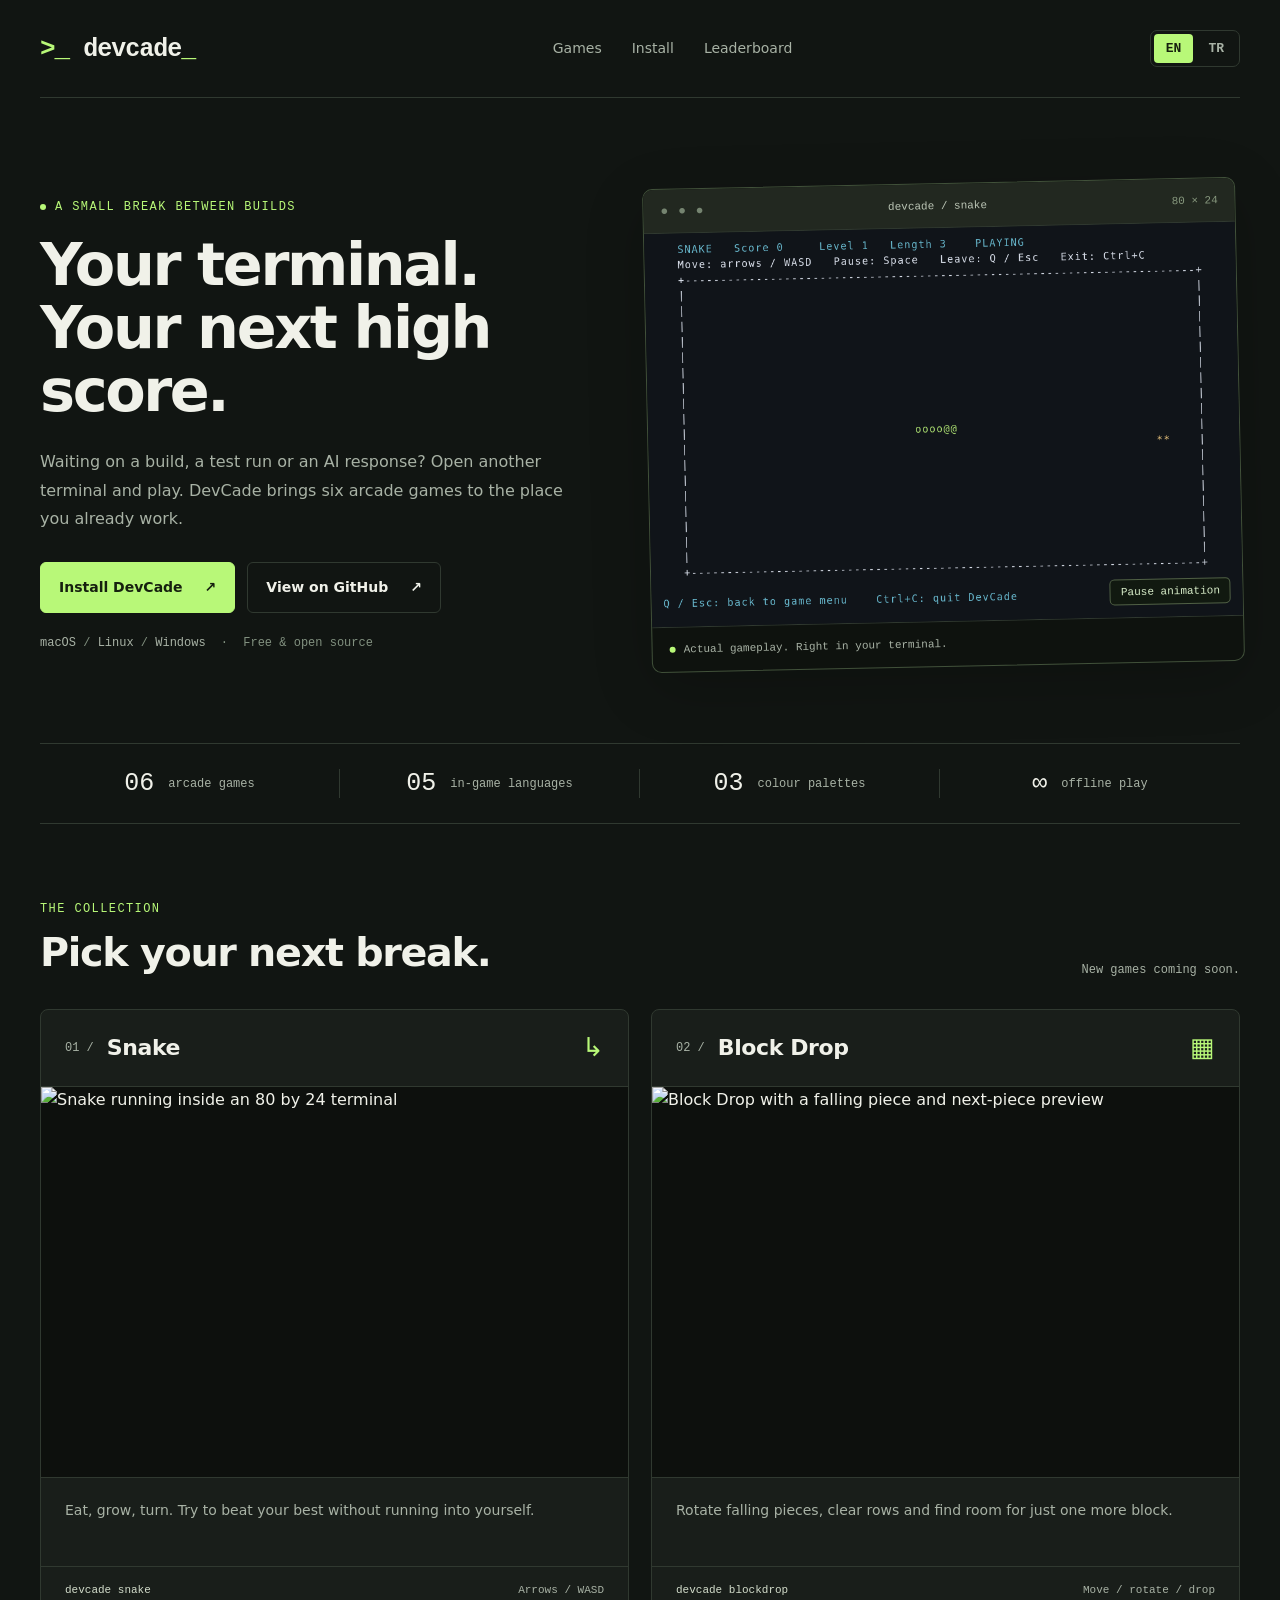
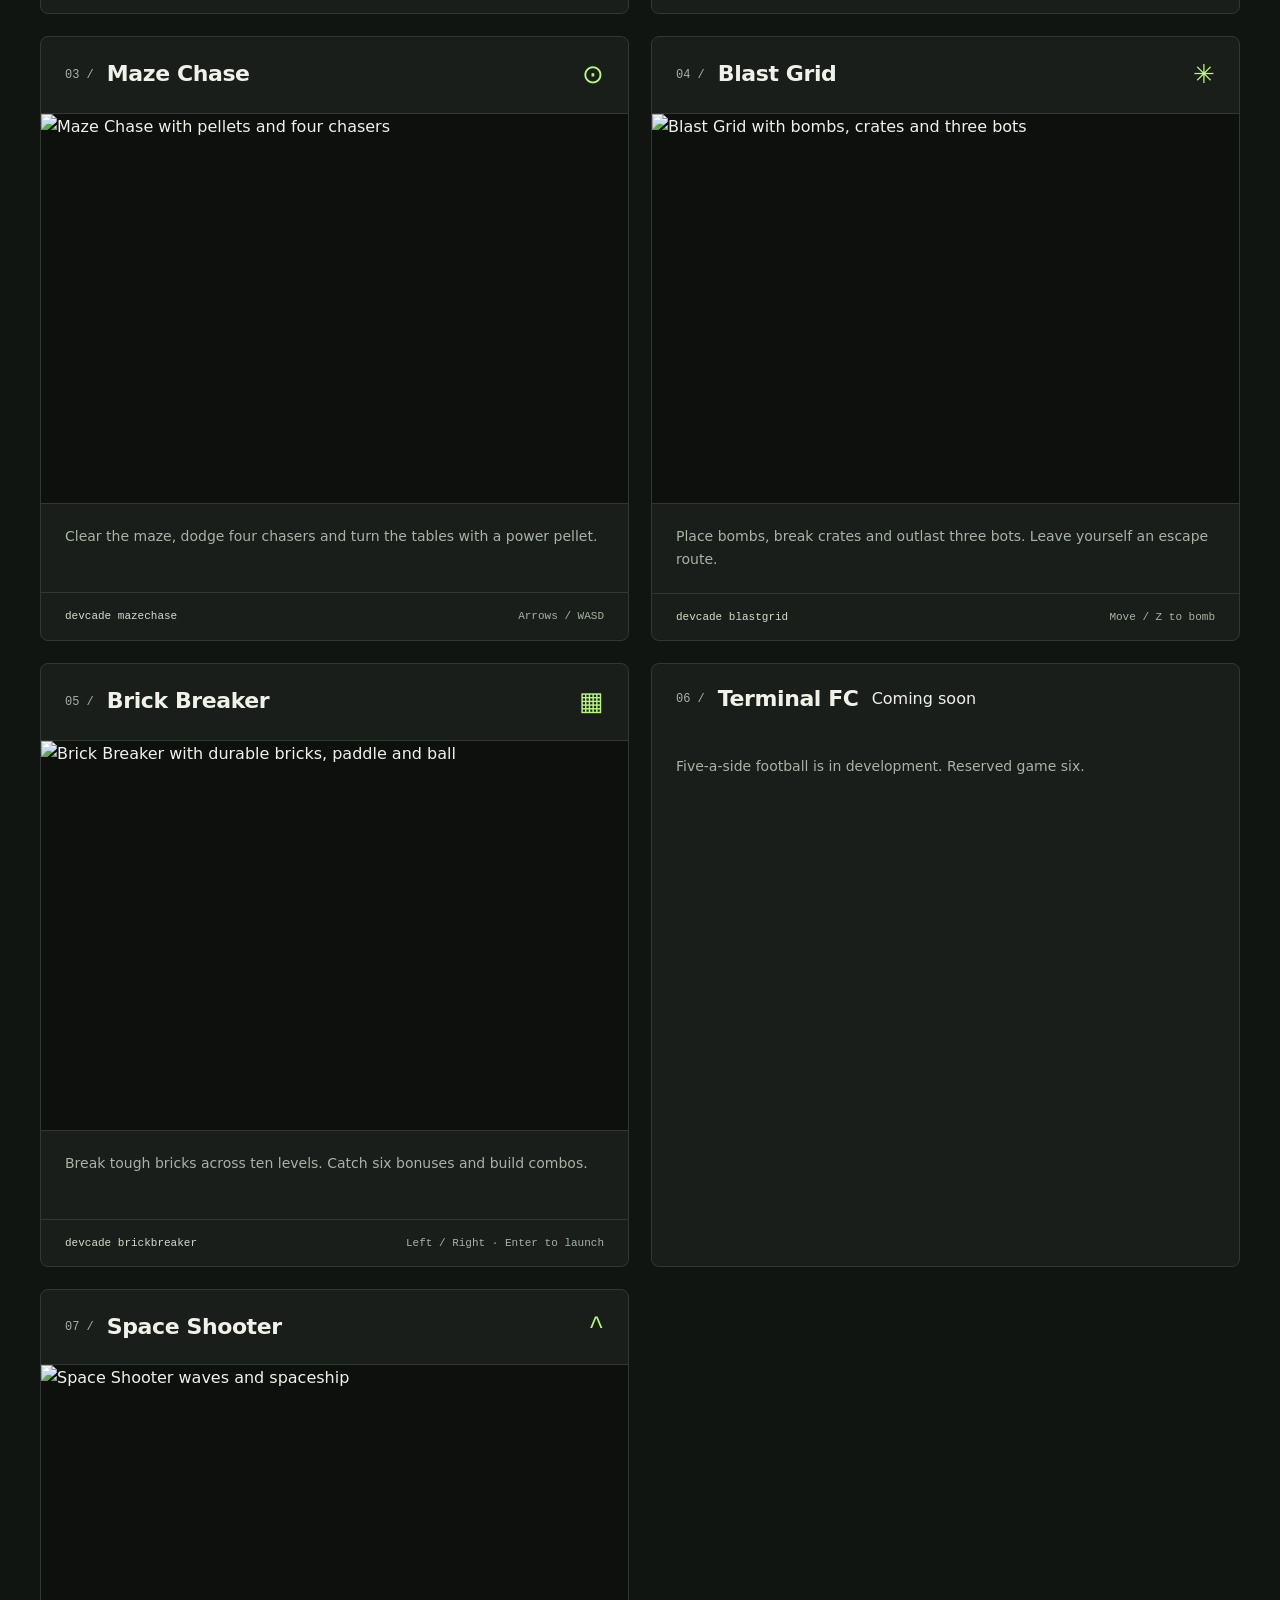
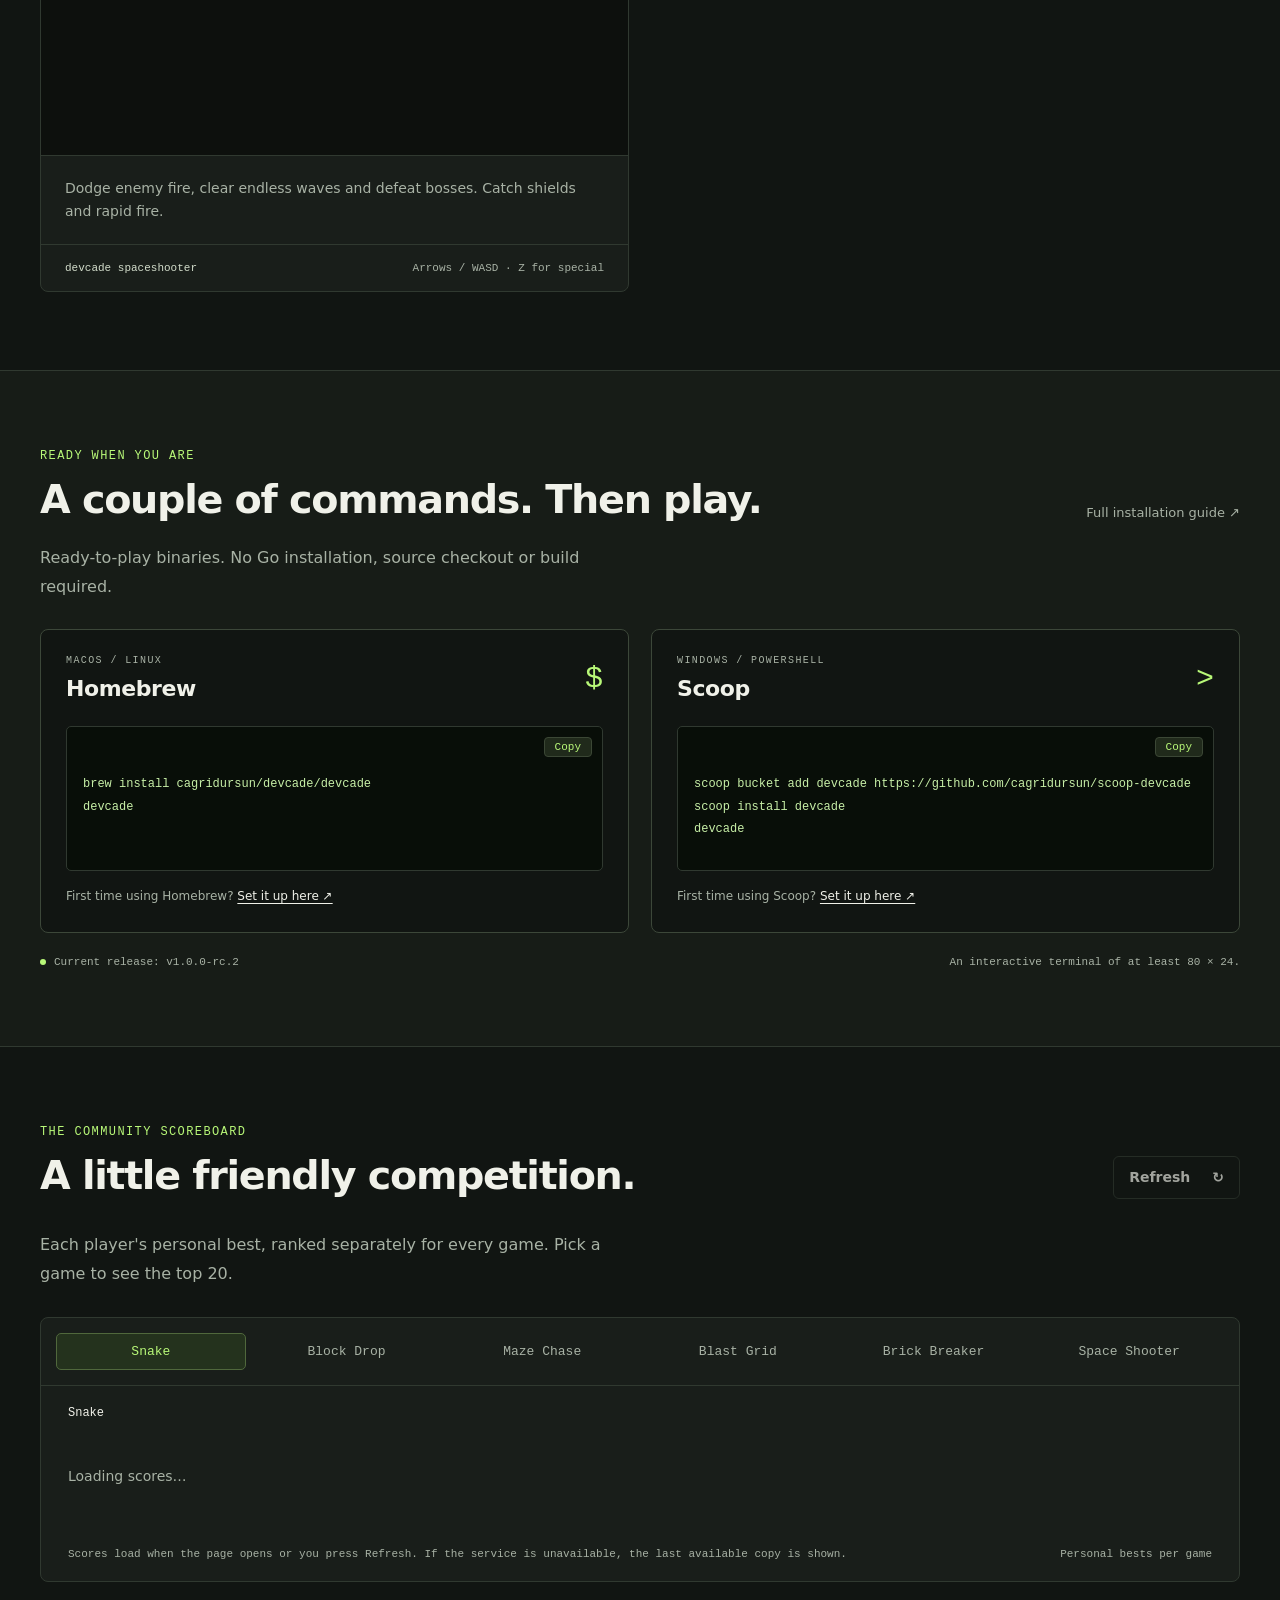
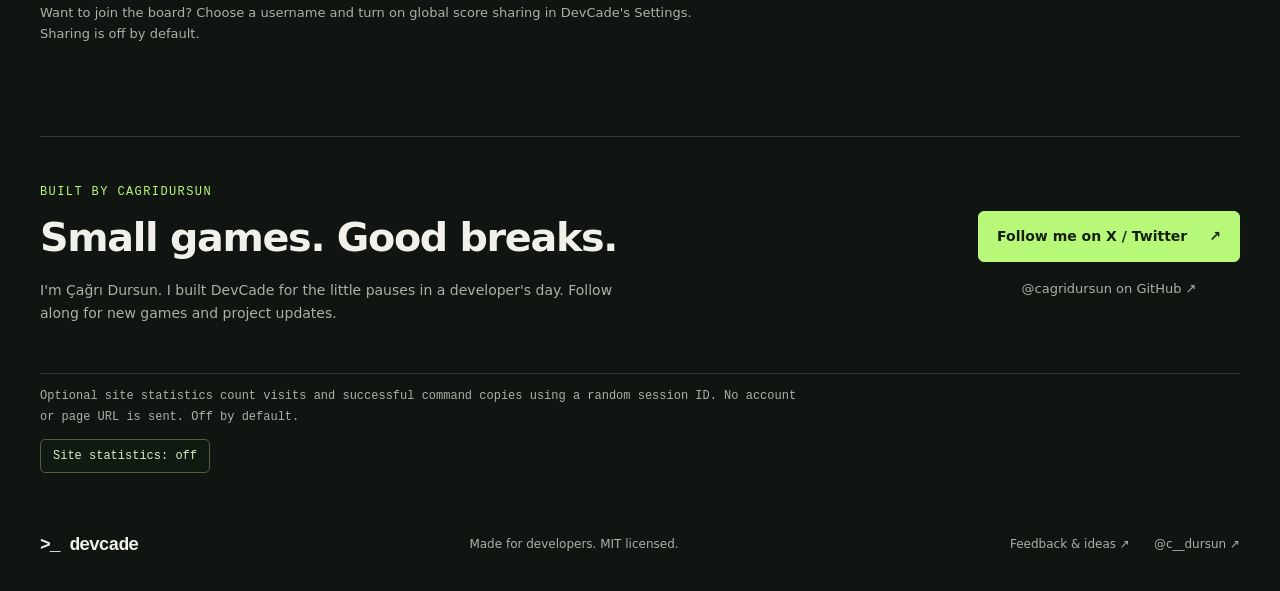
==== site/index.html @ 7de27f3e "Merge main, preserve Brick Breaker and set Space Shooter as game seven" ====
<!doctype html>
<html lang="en">
<head>
  <meta charset="utf-8">
  <meta name="viewport" content="width=device-width, initial-scale=1">
  <meta name="description" content="A little arcade in your terminal. Play Snake, Block Drop, Maze Chase and Blast Grid on macOS, Linux and Windows. Install with Homebrew or Scoop.">
  <meta name="theme-color" content="#111512">
  <meta http-equiv="Content-Security-Policy" content="default-src 'self'; script-src 'self'; style-src 'self'; img-src 'self'; connect-src 'self' https://devcade.cinesdigital.com; object-src 'none'; base-uri 'self'">
  <meta property="og:title" content="DevCade — A little arcade in your terminal">
  <meta property="og:description" content="Six games. One terminal. Install with Homebrew or Scoop, take a break and chase a new high score.">
  <meta property="og:type" content="website">
  <title>DevCade — A little arcade in your terminal</title>
  <link rel="icon" href="./favicon.svg" type="image/svg+xml">
  <link rel="stylesheet" href="./style.css">
  <link rel="stylesheet" href="./animation.css">
  <script type="module" src="./app.mjs"></script>
</head>
<body>
  <a class="skip" href="#main" data-i18n="skip">Skip to content</a>
  <header class="header wrap">
    <a class="wordmark" href="./" aria-label="DevCade home"><span class="logo" aria-hidden="true">&gt;_</span> devcade<span class="cursor" aria-hidden="true">_</span></a>
    <nav aria-label="Main navigation" data-i18n-aria="nav">
      <a href="#games" data-i18n="games">Games</a>
      <a href="#install" data-i18n="install">Install</a>
      <a href="#leaderboard" data-i18n="leaderboard">Leaderboard</a>
    </nav>
    <div class="languages" role="group" aria-label="Page language" data-i18n-aria="language">
      <button type="button" data-language="en" aria-pressed="true" lang="en">EN</button>
      <button type="button" data-language="tr" aria-pressed="false" lang="tr">TR</button>
    </div>
  </header>
  <main id="main">
    <section class="hero wrap">
      <div class="hero-copy">
        <p class="eyebrow"><span class="status-dot" aria-hidden="true"></span><span data-i18n="eyebrow">A small break between builds</span></p>
        <h1 data-i18n="headline">Your terminal.<br>Your next high score.</h1>
        <p class="intro" data-i18n="intro">Waiting on a build, a test run or an AI response? Open another terminal and play. DevCade brings six arcade games to the place you already work.</p>
        <div class="hero-actions">
          <a class="button primary" href="#install"><span data-i18n="get">Install DevCade</span><span aria-hidden="true">↗</span></a>
          <a class="button secondary" href="https://github.com/cagridursun/devcade" target="_blank" rel="noopener noreferrer"><span data-i18n="github">View on GitHub</span><span aria-hidden="true">↗</span></a>
        </div>
        <p class="platforms">macOS <span> / </span> Linux <span> / </span> Windows <span class="sep">·</span> <span data-i18n="open">Free &amp; open source</span></p>
      </div>
      <figure class="terminal hero-terminal">
        <div class="terminal-bar"><span class="terminal-dots" aria-hidden="true">● ● ●</span><span>devcade / snake</span><span class="frame-tag">80 × 24</span></div>
        <div class="terminal-preview">
          <img id="snake-poster" src="./assets/snake.png" alt="Snake running inside an 80 by 24 terminal" data-i18n-alt="snakeAlt" width="1000" height="664" fetchpriority="high">
          <canvas id="snake-preview" width="1000" height="664" role="img" aria-label="Animated replay of Snake gameplay" hidden></canvas>
          <button id="animation-toggle" class="animation-toggle" type="button" hidden>Pause animation</button>
        </div>
        <figcaption><span class="status-dot" aria-hidden="true"></span><span data-i18n="realframe">Actual gameplay. Right in your terminal.</span></figcaption>
      </figure>
    </section>
    <div class="feature-strip wrap">
      <span><strong>06</strong><span data-i18n="four">arcade games</span></span>
      <span><strong>05</strong><span data-i18n="five">in-game languages</span></span>
      <span><strong>03</strong><span data-i18n="three">colour palettes</span></span>
      <span><strong>∞</strong><span data-i18n="offline">offline play</span></span>
    </div>
    <section id="games" class="section wrap">
      <div class="section-heading"><div><p class="eyebrow" data-i18n="collection">The collection</p><h2 data-i18n="pick">Pick your next break.</h2></div><span class="small-note" data-i18n="coming">New games coming soon.</span></div>
      <div class="game-grid">
        <article class="game-card"><div class="game-top"><span class="game-no">01 /</span><h3>Snake</h3><span class="game-icon" aria-hidden="true">↳</span></div><img src="./assets/snake.png" alt="Snake gameplay" data-i18n-alt="snakeAlt" loading="lazy" width="1000" height="664"><p data-i18n="snake">Eat, grow, turn. Try to beat your best without running into yourself.</p><div class="game-bottom"><code>devcade snake</code><span data-i18n="arrows">Arrows / WASD</span></div></article>
        <article class="game-card"><div class="game-top"><span class="game-no">02 /</span><h3>Block Drop</h3><span class="game-icon" aria-hidden="true">▦</span></div><img src="./assets/blockdrop.png" alt="Block Drop gameplay" data-i18n-alt="blockAlt" loading="lazy" width="1000" height="664"><p data-i18n="block">Rotate falling pieces, clear rows and find room for just one more block.</p><div class="game-bottom"><code>devcade blockdrop</code><span data-i18n="rotate">Move / rotate / drop</span></div></article>
        <article class="game-card"><div class="game-top"><span class="game-no">03 /</span><h3>Maze Chase</h3><span class="game-icon" aria-hidden="true">⊙</span></div><img src="./assets/mazechase.png" alt="Maze Chase gameplay" data-i18n-alt="mazeAlt" loading="lazy" width="1000" height="664"><p data-i18n="maze">Clear the maze, dodge four chasers and turn the tables with a power pellet.</p><div class="game-bottom"><code>devcade mazechase</code><span data-i18n="arrows">Arrows / WASD</span></div></article>
        <article class="game-card"><div class="game-top"><span class="game-no">04 /</span><h3>Blast Grid</h3><span class="game-icon" aria-hidden="true">✳</span></div><img src="./assets/blastgrid.png" alt="Blast Grid gameplay" data-i18n-alt="blastAlt" loading="lazy" width="1000" height="664"><p data-i18n="blast">Place bombs, break crates and outlast three bots. Leave yourself an escape route.</p><div class="game-bottom"><code>devcade blastgrid</code><span data-i18n="bomb">Move / Z to bomb</span></div></article>
        <article class="game-card"><div class="game-top"><span class="game-no">05 /</span><h3>Brick Breaker</h3><span class="game-icon" aria-hidden="true">▦</span></div><img src="./assets/brickbreaker.png" alt="Brick Breaker with durable bricks, paddle and ball" data-i18n-alt="brickAlt" loading="lazy" width="1000" height="664"><p data-i18n="brick">Break tough bricks across ten levels. Catch six bonuses and build combos.</p><div class="game-bottom"><code>devcade brickbreaker</code><span data-i18n="brickControls">Left / Right · Enter to launch</span></div></article>
        <article class="game-card"><div class="game-top"><span class="game-no">06 /</span><h3>Terminal FC</h3><span data-i18n="tfcSoon">Coming soon</span></div><p data-i18n="tfcPlanned">Five-a-side football is in development. Reserved game six.</p></article>
        <article class="game-card"><div class="game-top"><span class="game-no">07 /</span><h3>Space Shooter</h3><span class="game-icon" aria-hidden="true">^</span></div><img src="./assets/spaceshooter.png" alt="Space Shooter waves and spaceship" data-i18n-alt="spaceAlt" loading="lazy" width="1000" height="664"><p data-i18n="space">Dodge enemy fire, clear endless waves and defeat bosses. Catch shields and rapid fire.</p><div class="game-bottom"><code>devcade spaceshooter</code><span data-i18n="spaceControls">Arrows / WASD · Z for special</span></div></article>
      </div>
    </section>
    <section id="install" class="section install-section">
      <div class="wrap"><div class="section-heading"><div><p class="eyebrow" data-i18n="start">Ready when you are</p><h2 data-i18n="onecommand">A couple of commands. Then play.</h2></div><a class="text-link" href="https://github.com/cagridursun/devcade/blob/main/docs/install.md" target="_blank" rel="noopener noreferrer"><span data-i18n="guide">Full installation guide</span> ↗</a></div>
      <p class="section-intro" data-i18n="nogo">Ready-to-play binaries. No Go installation, source checkout or build required.</p>
      <div class="install-grid">
        <article class="install-card"><div class="install-card-heading"><div><span class="eyebrow">macOS / Linux</span><h3>Homebrew</h3></div><span class="package-symbol" aria-hidden="true">$</span></div><div class="code-box"><pre><code id="brew-command">brew install cagridursun/devcade/devcade
devcade</code></pre><button class="copy" type="button" data-copy="brew-command" data-i18n="copy">Copy</button></div><p><span data-i18n="brewsetup">First time using Homebrew?</span> <a href="https://brew.sh" target="_blank" rel="noopener noreferrer" data-i18n="setup">Set it up here ↗</a></p></article>
        <article class="install-card"><div class="install-card-heading"><div><span class="eyebrow">Windows / PowerShell</span><h3>Scoop</h3></div><span class="package-symbol" aria-hidden="true">&gt;</span></div><div class="code-box"><pre><code id="scoop-command">scoop bucket add devcade https://github.com/cagridursun/scoop-devcade
scoop install devcade
devcade</code></pre><button class="copy" type="button" data-copy="scoop-command" data-i18n="copy">Copy</button></div><p><span data-i18n="scoopsetup">First time using Scoop?</span> <a href="https://scoop.sh" target="_blank" rel="noopener noreferrer" data-i18n="setup">Set it up here ↗</a></p></article>
      </div>
      <div class="install-meta"><span><span class="status-dot" aria-hidden="true"></span><span data-i18n="version">Current release: v1.0.0-rc.2</span></span><span data-i18n="size">An interactive terminal of at least 80 × 24.</span></div>
      <p id="copy-status" class="sr-only" role="status"></p>
      </div>
    </section>
    <section id="leaderboard" class="section wrap">
      <div class="section-heading"><div><p class="eyebrow" data-i18n="scores">The community scoreboard</p><h2 data-i18n="highscores">A little friendly competition.</h2></div><button class="button secondary compact" id="refresh" type="button"><span data-i18n="refresh">Refresh</span><span aria-hidden="true">↻</span></button></div>
      <p class="section-intro" data-i18n="leaderintro">Each player's personal best, ranked separately for every game. Pick a game to see the top 20.</p>
      <div class="board">
        <div class="game-tabs" role="group" aria-label="Leaderboard game" data-i18n-aria="boardgame"><button type="button" data-game="snake" aria-pressed="true">Snake</button><button type="button" data-game="blockdrop" aria-pressed="false">Block Drop</button><button type="button" data-game="mazechase" aria-pressed="false">Maze Chase</button><button type="button" data-game="blastgrid" aria-pressed="false">Blast Grid</button><button type="button" data-game="brickbreaker" aria-pressed="false">Brick Breaker</button><button type="button" data-game="spaceshooter" aria-pressed="false">Space Shooter</button></div>
        <div class="board-info"><span id="board-title">Snake</span><span id="updated" class="muted"></span></div>
        <p id="board-status" class="board-status" role="status" aria-live="polite" data-i18n="loading">Loading scores…</p>
        <div class="table-scroll" id="table-wrap" hidden><table><caption id="board-caption" class="sr-only">Snake leaderboard</caption><thead><tr><th scope="col" data-i18n="rank">Rank</th><th scope="col" data-i18n="player">Player</th><th scope="col" class="score" data-i18n="score">Best score</th></tr></thead><tbody id="rows"></tbody></table></div>
        <div class="board-footer"><span data-i18n="periodic">Scores load when the page opens or you press Refresh. If the service is unavailable, the last available copy is shown.</span><span data-i18n="personal">Personal bests per game</span></div>
      </div>
      <p class="sharing-note" data-i18n="share">Want to join the board? Choose a username and turn on global score sharing in DevCade's Settings. Sharing is off by default.</p>
      <noscript><p>Please enable JavaScript to view the leaderboard and change the page language. Installation commands work without JavaScript.</p></noscript>
    </section>
    <section class="creator-section wrap"><div><p class="eyebrow" data-i18n="built">Built by cagridursun</p><h2 data-i18n="creator">Small games. Good breaks.</h2><p data-i18n="creatorcopy">I'm Çağrı Dursun. I built DevCade for the little pauses in a developer's day. Follow along for new games and project updates.</p></div><div class="creator-actions"><a class="button primary" href="https://x.com/c__dursun" target="_blank" rel="noopener noreferrer"><span data-i18n="follow">Follow me on X / Twitter</span><span aria-hidden="true">↗</span></a><a class="text-link" href="https://github.com/cagridursun" target="_blank" rel="noopener noreferrer">@cagridursun on GitHub ↗</a></div></section>
  </main>
  <section class="wrap usage-preference"><p data-i18n="usageNote">Optional site statistics count visits and successful command copies using a random session ID. No account or page URL is sent. Off by default.</p><button id="usage-toggle" type="button" aria-pressed="false">Site statistics: off</button></section>
  <footer class="footer wrap"><span class="wordmark">&gt;_ devcade</span><span data-i18n="footer">Made for developers. MIT licensed.</span><div><a href="https://github.com/cagridursun/devcade/issues" target="_blank" rel="noopener noreferrer" data-i18n="feedback">Feedback &amp; ideas ↗</a><a href="https://x.com/c__dursun" target="_blank" rel="noopener noreferrer">@c__dursun ↗</a></div></footer>
</body>
</html>
---- site/style.css ----
:root{color-scheme:dark;--bg:#111512;--panel:#191e1a;--border:#303930;--ink:#f0f1e9;--muted:#a8b2a5;--green:#b8f878;--mono:ui-monospace,SFMono-Regular,Consolas,"Liberation Mono",monospace;--sans:Inter,ui-sans-serif,system-ui,-apple-system,BlinkMacSystemFont,"Segoe UI",sans-serif}*{box-sizing:border-box}html{scroll-behavior:smooth;scroll-padding-top:24px}body{margin:0;background:var(--bg);color:var(--ink);font-family:var(--sans);line-height:1.65}button,a{-webkit-tap-highlight-color:transparent}button{font:inherit;cursor:pointer}a{color:inherit;text-decoration:none}button:focus-visible,a:focus-visible{outline:3px solid var(--green);outline-offset:5px}button:disabled{cursor:wait;opacity:.65}button,a{touch-action:manipulation}.wrap{width:min(1200px,calc(100% - 80px));margin-inline:auto}.header{display:flex;align-items:center;justify-content:space-between;gap:24px;padding-block:30px;border-bottom:1px solid var(--border)}.wordmark{font:700 25px var(--mono);letter-spacing:-1px}.logo{color:var(--green);font-size:26px}.cursor{color:var(--green)}.header nav{display:flex;gap:30px;font-size:14px;color:var(--muted)}.header nav a:hover,.text-link:hover,.footer a:hover{color:var(--green)}.languages{display:flex;border:1px solid var(--border);border-radius:7px;padding:3px;gap:3px}.languages button{border:0;background:transparent;color:var(--muted);border-radius:4px;padding:7px 12px;font:600 13px var(--mono)}.languages button[aria-pressed=true]{background:var(--green);color:#15200e}.hero{display:grid;grid-template-columns:1fr 1.07fr;align-items:center;gap:52px;padding-block:85px 76px}.eyebrow{display:flex;align-items:center;gap:9px;color:var(--green);font:500 12px var(--mono);text-transform:uppercase;letter-spacing:1.4px;margin:0 0 19px}.status-dot{display:inline-block;width:6px;height:6px;flex-shrink:0;border-radius:50%;background:var(--green)}h1{font-size:clamp(38px,4.6vw,62px);font-weight:650;line-height:1.07;letter-spacing:-2.4px;margin:0 0 26px;max-width:620px}h2{font-size:clamp(28px,3.1vw,40px);font-weight:600;line-height:1.2;letter-spacing:-1.3px;margin:0}h3{font-size:22px;line-height:1.2;letter-spacing:-.4px;margin:0}.intro,.section-intro{color:var(--muted);font-size:16px;max-width:600px;line-height:1.8;margin:0 0 28px}.hero-actions{display:flex;gap:12px;flex-wrap:wrap}.button{display:inline-flex;align-items:center;justify-content:center;gap:22px;border:1px solid var(--border);border-radius:6px;font-size:14px;font-weight:600;padding:13px 18px;transition:background .15s}.primary{background:var(--green);border-color:var(--green);color:#16200f}.primary:hover{background:#cefba1}.secondary{background:transparent;color:var(--ink)}.secondary:hover{background:var(--panel)}.compact{padding:9px 15px}.platforms{font:12px var(--mono);color:var(--muted);margin:23px 0 0}.platforms span{color:#81907f}.platforms .sep{margin-inline:8px}.terminal{margin:0;border:1px solid #41513a;border-radius:10px;overflow:hidden;background:#0e120e;box-shadow:0 16px 60px #0003}.hero-terminal{transform:rotate(-1.2deg)}.terminal-bar{display:flex;align-items:center;justify-content:space-between;gap:15px;padding:14px 17px;background:#222820;border-bottom:1px solid var(--border);font:11px var(--mono);color:#bbc5b5}.terminal-dots{font-size:13px;color:#758470;word-spacing:2px}.frame-tag{color:#87987e}.terminal img{display:block;width:100%;height:auto}.terminal figcaption{display:flex;align-items:center;gap:8px;padding:14px 17px;font:11px var(--mono);color:var(--muted);border-top:1px solid var(--border)}.feature-strip{display:grid;grid-template-columns:repeat(4,1fr);border-block:1px solid var(--border);padding-block:25px}.feature-strip>span{display:flex;align-items:center;justify-content:center;gap:14px;border-right:1px solid var(--border);font:12px var(--mono);color:var(--muted)}.feature-strip>span:last-child{border-right:0}.feature-strip strong{font-size:25px;font-weight:500;color:var(--ink)}.section{padding-block:78px;scroll-margin-top:10px}.section-heading{display:flex;justify-content:space-between;align-items:end;gap:24px;margin-bottom:32px}.section-heading .eyebrow{margin-bottom:13px}.small-note{font:12px var(--mono);color:var(--muted);white-space:nowrap}.game-grid{display:grid;grid-template-columns:repeat(2,minmax(0,1fr));gap:22px}.game-card{background:var(--panel);border:1px solid var(--border);border-radius:8px;overflow:hidden}.game-top{display:flex;align-items:center;gap:13px;padding:22px 24px}.game-no{font:12px var(--mono);color:var(--muted)}.game-icon{margin-left:auto;color:var(--green);font:26px var(--mono)}.game-card img{display:block;width:100%;height:auto;background:#0d100d;border-block:1px solid var(--border)}.game-card p{margin:21px 24px;color:var(--muted);font-size:14px;min-height:46px}.game-bottom{display:flex;justify-content:space-between;gap:12px;border-top:1px solid var(--border);padding:17px 24px;font:11px var(--mono);color:var(--muted)}.game-bottom code{color:#d3ddcb}.install-section{background:#171c17;border-block:1px solid var(--border)}.text-link{font-size:13px;color:var(--muted);white-space:nowrap}.install-section .section-heading{margin-bottom:20px}.install-grid{display:grid;grid-template-columns:repeat(2,minmax(0,1fr));gap:22px}.install-card{border:1px solid #3c4739;border-radius:8px;padding:25px;background:var(--bg)}.install-card-heading{display:flex;align-items:center;justify-content:space-between;margin-bottom:23px}.install-card .eyebrow{font-size:10px;margin-bottom:10px;color:var(--muted)}.package-symbol{font:30px var(--mono);color:var(--green)}.code-box{position:relative;background:#080e08;border:1px solid var(--border);border-radius:5px;padding:46px 16px 18px;min-height:145px}.code-box pre{margin:0;overflow-x:auto;font:12px/1.9 var(--mono);color:#c7efa7;scrollbar-width:thin}.copy{position:absolute;right:10px;top:10px;padding:3px 10px;border:1px solid #3b4735;border-radius:4px;font:11px var(--mono);background:#202a1b;color:var(--green)}.copy:hover{background:#34412a}.install-card p{font-size:12px;color:var(--muted);margin:16px 0 0}.install-card p a{color:var(--ink);text-decoration:underline;text-underline-offset:3px}.install-meta{display:flex;justify-content:space-between;flex-wrap:wrap;gap:10px;font:11px var(--mono);color:var(--muted);margin-top:23px}.install-meta>span:first-child{display:flex;align-items:center;gap:8px}.board{border:1px solid var(--border);border-radius:8px;overflow:hidden;background:var(--panel)}.game-tabs{display:flex;gap:6px;padding:15px;border-bottom:1px solid var(--border);overflow-x:auto}.game-tabs button{flex:1;min-width:105px;border:1px solid transparent;background:transparent;color:var(--muted);border-radius:5px;padding:10px 14px;white-space:nowrap;font:13px var(--mono)}.game-tabs button[aria-pressed=true]{border-color:#50683c;background:#24321d;color:var(--green)}.game-tabs button:hover{color:var(--green)}.board-info{display:flex;justify-content:space-between;gap:15px;padding:20px 27px;font:12px var(--mono)}.muted{color:var(--muted)}.board-status{padding:25px 27px 40px;color:var(--muted);font-size:14px;margin:0}.board-status:empty{display:none}.table-scroll{max-height:465px;overflow:auto}table{width:100%;border-collapse:collapse;font:13px var(--mono)}th{text-align:left;color:var(--muted);font-size:11px;text-transform:uppercase;letter-spacing:1px;font-weight:500;background:#1d241c;position:sticky;top:0}th,td{padding:16px 27px;border-bottom:1px solid var(--border)}th:first-child,td:first-child{width:100px}td:first-child{color:var(--muted)}.score{text-align:right}.champion td{color:var(--green);background:#1b2717}.board-footer{display:flex;justify-content:space-between;flex-wrap:wrap;gap:8px;padding:17px 27px;font:11px/1.7 var(--mono);color:var(--muted)}.sharing-note{font-size:13px;color:var(--muted);max-width:690px;margin-top:20px}.creator-section{border-block:1px solid var(--border);display:flex;align-items:center;justify-content:space-between;gap:50px;padding-block:48px}.creator-section .eyebrow{margin-bottom:15px}.creator-section p:last-child{max-width:580px;color:var(--muted);font-size:14px;margin:18px 0 0}.creator-actions{display:flex;flex-direction:column;align-items:center;gap:16px;flex-shrink:0}.footer{display:flex;justify-content:space-between;align-items:center;gap:25px;padding-block:32px;font-size:12px;color:var(--muted)}.footer .wordmark{font-size:18px;color:var(--ink)}.footer>div{display:flex;gap:24px}.sr-only{position:absolute;width:1px;height:1px;overflow:hidden;clip:rect(0,0,0,0);white-space:nowrap}.skip{position:absolute;left:20px;top:-100px;background:var(--green);color:#111;padding:10px 16px;z-index:3}.skip:focus{top:10px}[hidden]{display:none!important}@media(max-width:1000px){.wrap{width:calc(100% - 48px)}.hero{gap:30px;padding-block:65px}h1{font-size:43px}.hero-actions .button{font-size:12px;gap:12px;padding:12px 14px}.game-bottom{flex-wrap:wrap}.section-heading{align-items:start}.creator-section{gap:30px}.creator-actions .button{font-size:12px;gap:12px}}@media(max-width:760px){.header{flex-wrap:wrap;padding-block:22px;gap:20px}.header nav{order:3;justify-content:space-between;width:100%;gap:10px;font-size:13px}.hero{grid-template-columns:1fr;gap:40px;padding-block:47px}.hero-copy{max-width:580px}h1{font-size:48px;letter-spacing:-1.7px}.hero-terminal{transform:none}.feature-strip{grid-template-columns:repeat(2,1fr);gap:24px}.feature-strip>span{justify-content:flex-start;padding-left:15px}.feature-strip>span:nth-child(2){border-right:0}.section{padding-block:55px}.section-heading{flex-wrap:wrap;gap:16px;margin-bottom:25px}.game-grid,.install-grid{grid-template-columns:1fr}.game-card p{min-height:0}.install-card{padding:22px}.code-box{min-height:0}.game-tabs{gap:2px;padding:10px}.game-tabs button{padding-inline:10px;font-size:12px}.board-info{flex-direction:column;gap:7px;padding:20px}.board-status{padding-inline:20px}th,td{padding:15px 20px}th:first-child,td:first-child{width:65px}.board-footer{padding:17px 20px}.creator-section{flex-direction:column;align-items:start;padding-block:38px}.creator-actions{align-items:start}.footer{flex-wrap:wrap;gap:18px}.footer .wordmark{width:100%}.footer>div{flex-wrap:wrap;gap:16px}.small-note{white-space:normal}.text-link{white-space:normal}}@media(max-width:400px){.wrap{width:calc(100% - 32px)}h1{font-size:41px}.feature-strip>span{padding-left:0;gap:10px;font-size:10px}.wordmark{font-size:22px}.game-top{padding-inline:18px}.game-card p{margin-inline:18px}.game-bottom{padding-inline:18px}.board-info,th,td{padding-inline:14px}.score{white-space:nowrap}.hero-actions{gap:8px}.hero-actions .button{padding-inline:12px}}@media(prefers-reduced-motion:reduce){html{scroll-behavior:auto}*{transition:none!important}}
---- site/animation.css ----
.terminal-preview{position:relative;aspect-ratio:1000/664;background:#101419}.terminal-preview img,.terminal-preview canvas{display:block;width:100%;height:auto}.animation-toggle{position:absolute;bottom:12px;right:12px;padding:6px 10px;border:1px solid #506045;border-radius:5px;background:#111a10f2;color:#d7ecc8;font:11px var(--mono)}.animation-toggle:hover{background:#283620}.hero-terminal figcaption{line-height:1.5}@media(max-width:400px){.animation-toggle{bottom:8px;right:8px;font-size:10px;padding:5px 8px}}

.usage-preference{padding-bottom:30px;font:12px var(--mono);color:var(--muted)}.usage-preference p{max-width:760px;line-height:1.7}.usage-preference button{border:1px solid #506045;border-radius:5px;background:#111a10;color:#d7ecc8;padding:9px 12px;font:inherit}
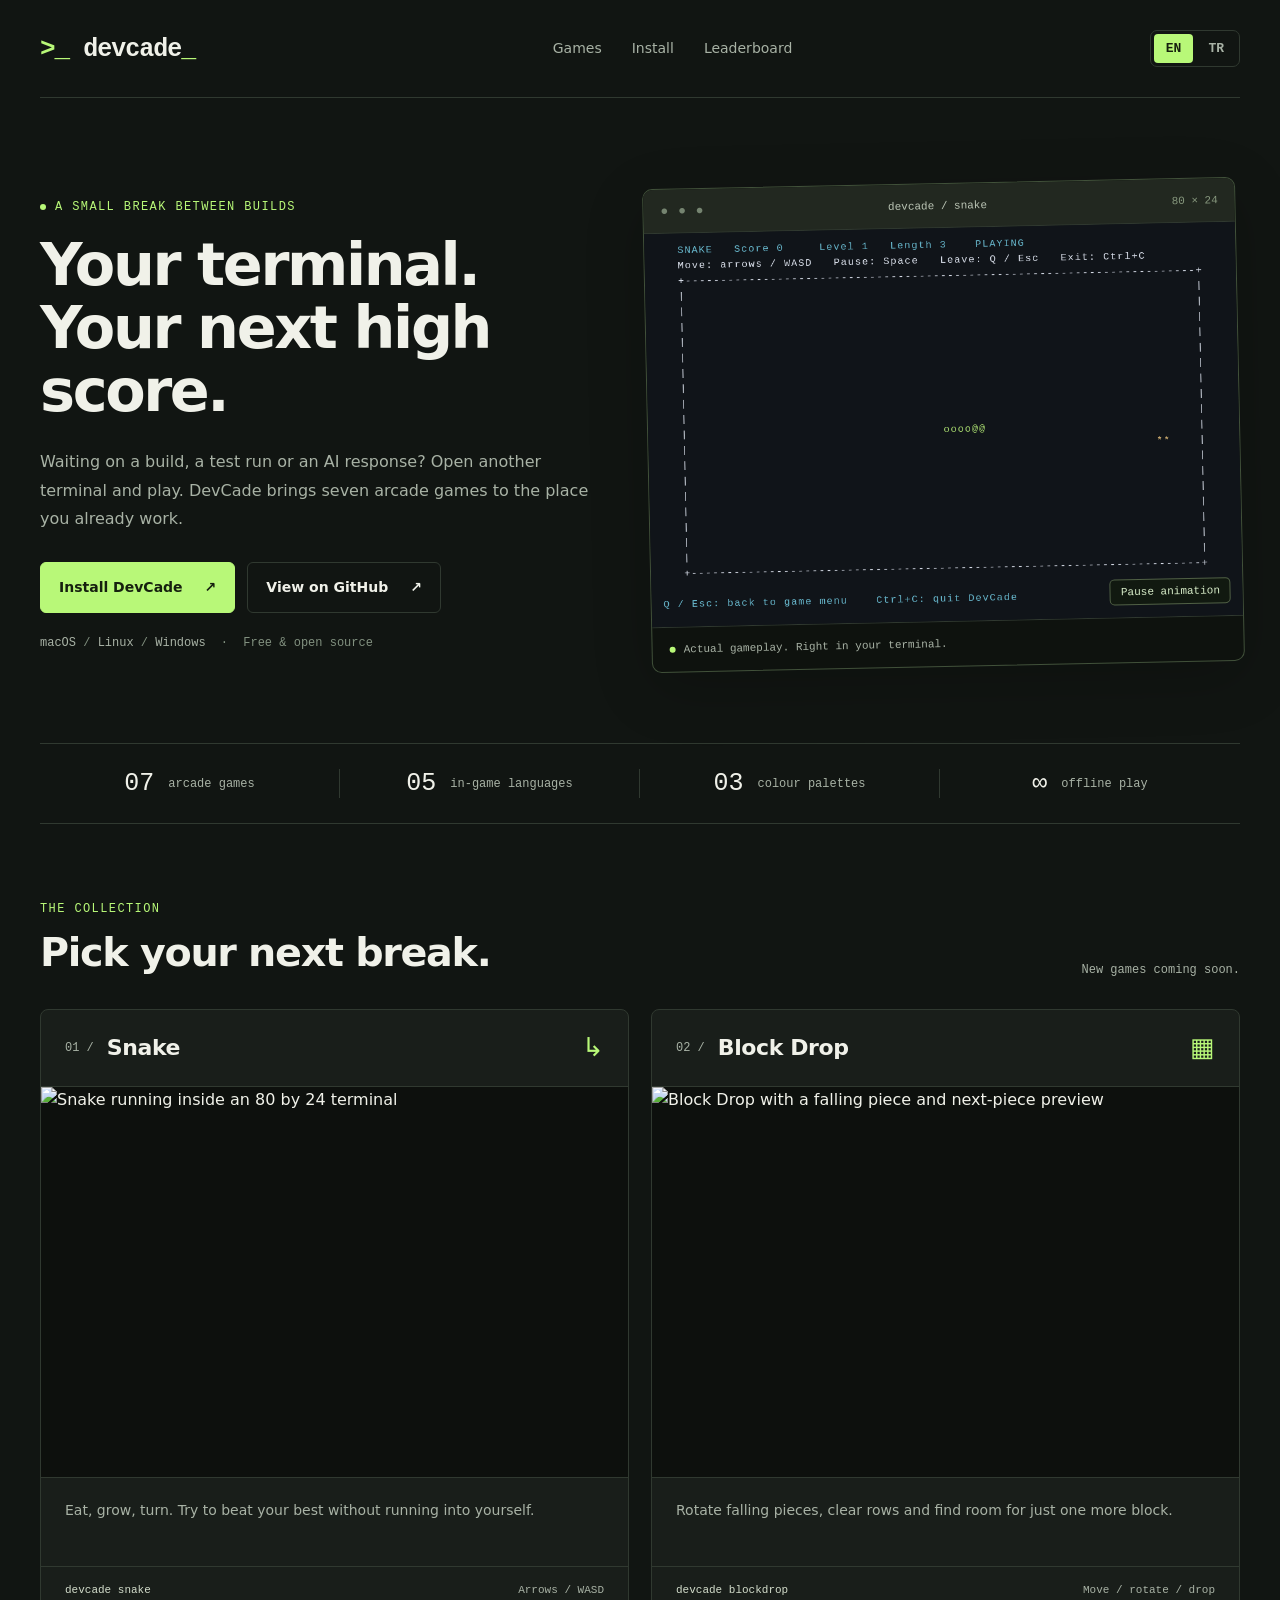
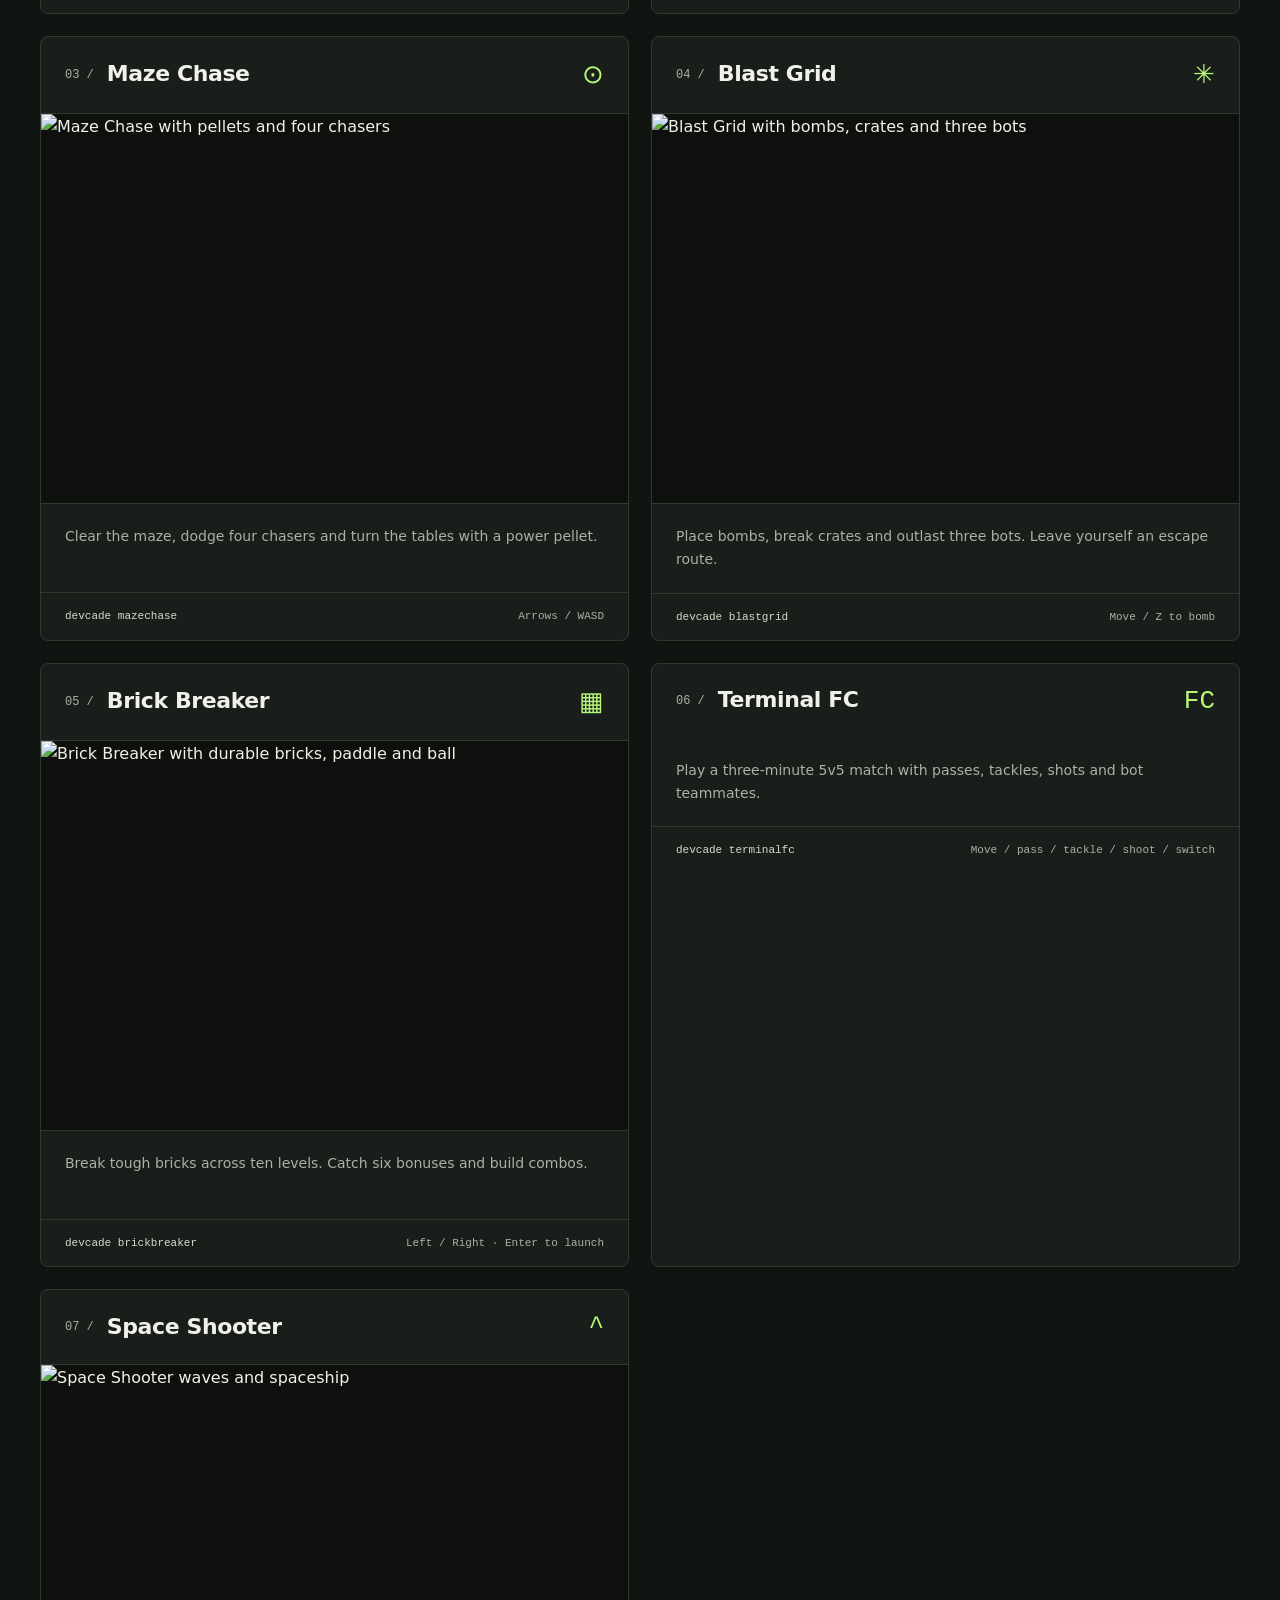
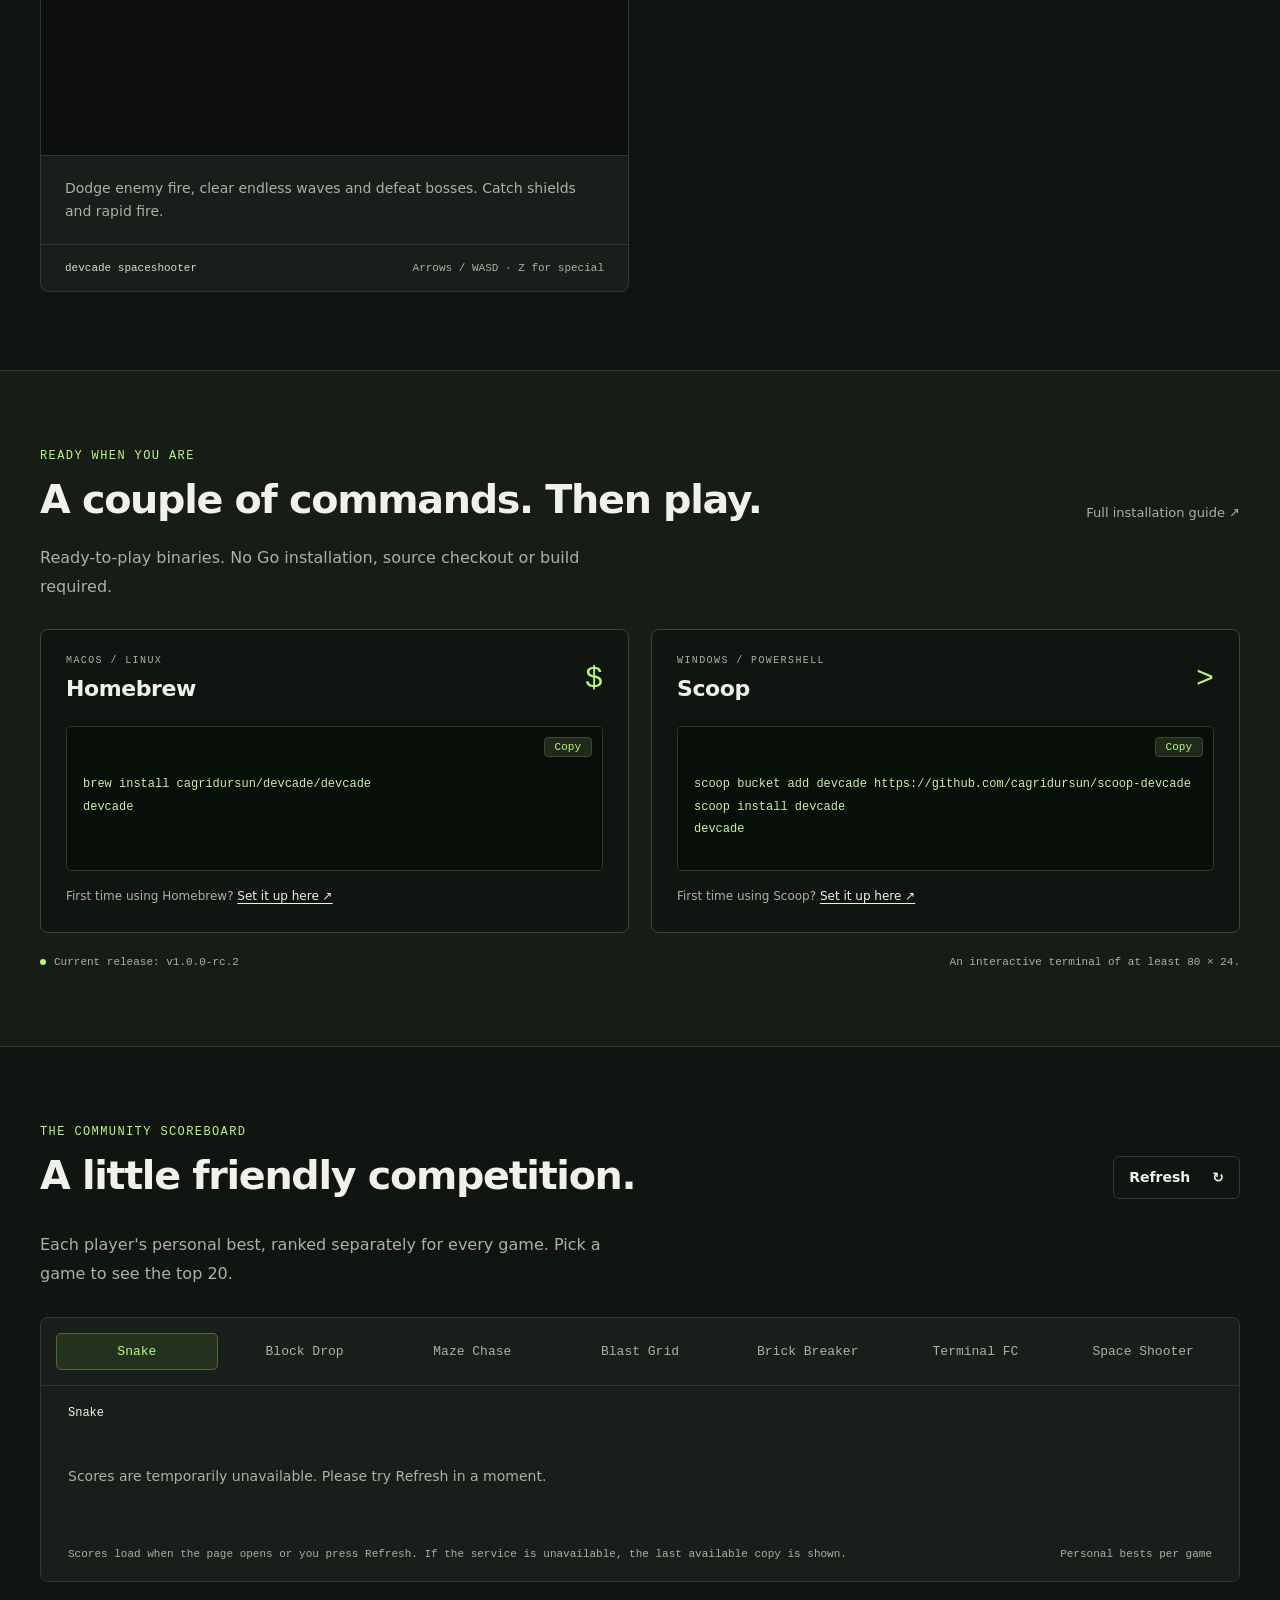
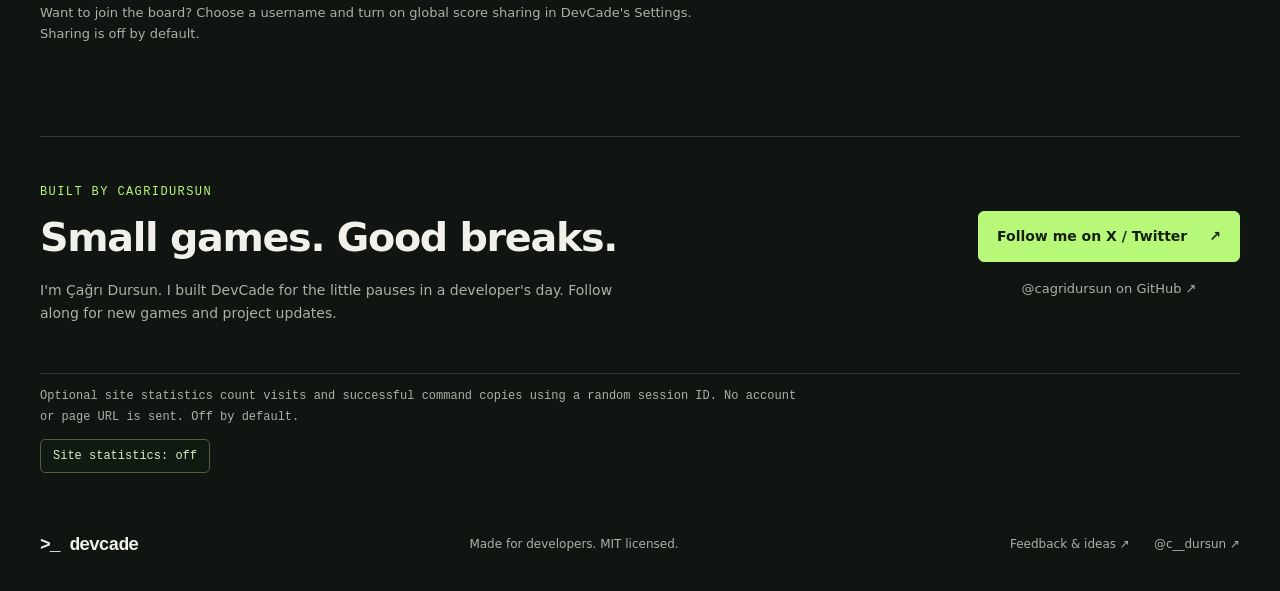
==== commit f41283cf: "merge main into feat/terminal-fc and resolve game integration conflicts" ====
--- a/site/index.html
+++ b/site/index.html
@@ -3,11 +3,11 @@
 <head>
   <meta charset="utf-8">
   <meta name="viewport" content="width=device-width, initial-scale=1">
-  <meta name="description" content="A little arcade in your terminal. Play Snake, Block Drop, Maze Chase and Blast Grid on macOS, Linux and Windows. Install with Homebrew or Scoop.">
+  <meta name="description" content="A little arcade in your terminal. Play Snake, Block Drop, Maze Chase, Blast Grid and Terminal FC on macOS, Linux and Windows. Install with Homebrew or Scoop.">
   <meta name="theme-color" content="#111512">
   <meta http-equiv="Content-Security-Policy" content="default-src 'self'; script-src 'self'; style-src 'self'; img-src 'self'; connect-src 'self' https://devcade.cinesdigital.com; object-src 'none'; base-uri 'self'">
   <meta property="og:title" content="DevCade — A little arcade in your terminal">
-  <meta property="og:description" content="Six games. One terminal. Install with Homebrew or Scoop, take a break and chase a new high score.">
+  <meta property="og:description" content="Seven games. One terminal. Install with Homebrew or Scoop, take a break and chase a new high score.">
   <meta property="og:type" content="website">
   <title>DevCade — A little arcade in your terminal</title>
   <link rel="icon" href="./favicon.svg" type="image/svg+xml">
@@ -52,7 +52,7 @@
       </figure>
     </section>
     <div class="feature-strip wrap">
-      <span><strong>06</strong><span data-i18n="four">arcade games</span></span>
+      <span><strong>07</strong><span data-i18n="four">arcade games</span></span>
       <span><strong>05</strong><span data-i18n="five">in-game languages</span></span>
       <span><strong>03</strong><span data-i18n="three">colour palettes</span></span>
       <span><strong>∞</strong><span data-i18n="offline">offline play</span></span>
@@ -65,7 +65,7 @@
         <article class="game-card"><div class="game-top"><span class="game-no">03 /</span><h3>Maze Chase</h3><span class="game-icon" aria-hidden="true">⊙</span></div><img src="./assets/mazechase.png" alt="Maze Chase gameplay" data-i18n-alt="mazeAlt" loading="lazy" width="1000" height="664"><p data-i18n="maze">Clear the maze, dodge four chasers and turn the tables with a power pellet.</p><div class="game-bottom"><code>devcade mazechase</code><span data-i18n="arrows">Arrows / WASD</span></div></article>
         <article class="game-card"><div class="game-top"><span class="game-no">04 /</span><h3>Blast Grid</h3><span class="game-icon" aria-hidden="true">✳</span></div><img src="./assets/blastgrid.png" alt="Blast Grid gameplay" data-i18n-alt="blastAlt" loading="lazy" width="1000" height="664"><p data-i18n="blast">Place bombs, break crates and outlast three bots. Leave yourself an escape route.</p><div class="game-bottom"><code>devcade blastgrid</code><span data-i18n="bomb">Move / Z to bomb</span></div></article>
         <article class="game-card"><div class="game-top"><span class="game-no">05 /</span><h3>Brick Breaker</h3><span class="game-icon" aria-hidden="true">▦</span></div><img src="./assets/brickbreaker.png" alt="Brick Breaker with durable bricks, paddle and ball" data-i18n-alt="brickAlt" loading="lazy" width="1000" height="664"><p data-i18n="brick">Break tough bricks across ten levels. Catch six bonuses and build combos.</p><div class="game-bottom"><code>devcade brickbreaker</code><span data-i18n="brickControls">Left / Right · Enter to launch</span></div></article>
-        <article class="game-card"><div class="game-top"><span class="game-no">06 /</span><h3>Terminal FC</h3><span data-i18n="tfcSoon">Coming soon</span></div><p data-i18n="tfcPlanned">Five-a-side football is in development. Reserved game six.</p></article>
+        <article class="game-card"><div class="game-top"><span class="game-no">06 /</span><h3>Terminal FC</h3><span class="game-icon" aria-hidden="true">FC</span></div><p data-i18n="terminalfc">Play a three-minute 5v5 match with passes, tackles, shots and bot teammates.</p><div class="game-bottom"><code>devcade terminalfc</code><span data-i18n="terminalfcControls">Move / pass / tackle / shoot / switch</span></div></article>
         <article class="game-card"><div class="game-top"><span class="game-no">07 /</span><h3>Space Shooter</h3><span class="game-icon" aria-hidden="true">^</span></div><img src="./assets/spaceshooter.png" alt="Space Shooter waves and spaceship" data-i18n-alt="spaceAlt" loading="lazy" width="1000" height="664"><p data-i18n="space">Dodge enemy fire, clear endless waves and defeat bosses. Catch shields and rapid fire.</p><div class="game-bottom"><code>devcade spaceshooter</code><span data-i18n="spaceControls">Arrows / WASD · Z for special</span></div></article>
       </div>
     </section>
@@ -87,7 +87,7 @@
       <div class="section-heading"><div><p class="eyebrow" data-i18n="scores">The community scoreboard</p><h2 data-i18n="highscores">A little friendly competition.</h2></div><button class="button secondary compact" id="refresh" type="button"><span data-i18n="refresh">Refresh</span><span aria-hidden="true">↻</span></button></div>
       <p class="section-intro" data-i18n="leaderintro">Each player's personal best, ranked separately for every game. Pick a game to see the top 20.</p>
       <div class="board">
-        <div class="game-tabs" role="group" aria-label="Leaderboard game" data-i18n-aria="boardgame"><button type="button" data-game="snake" aria-pressed="true">Snake</button><button type="button" data-game="blockdrop" aria-pressed="false">Block Drop</button><button type="button" data-game="mazechase" aria-pressed="false">Maze Chase</button><button type="button" data-game="blastgrid" aria-pressed="false">Blast Grid</button><button type="button" data-game="brickbreaker" aria-pressed="false">Brick Breaker</button><button type="button" data-game="spaceshooter" aria-pressed="false">Space Shooter</button></div>
+        <div class="game-tabs" role="group" aria-label="Leaderboard game" data-i18n-aria="boardgame"><button type="button" data-game="snake" aria-pressed="true">Snake</button><button type="button" data-game="blockdrop" aria-pressed="false">Block Drop</button><button type="button" data-game="mazechase" aria-pressed="false">Maze Chase</button><button type="button" data-game="blastgrid" aria-pressed="false">Blast Grid</button><button type="button" data-game="brickbreaker" aria-pressed="false">Brick Breaker</button><button type="button" data-game="terminalfc" aria-pressed="false">Terminal FC</button><button type="button" data-game="spaceshooter" aria-pressed="false">Space Shooter</button></div>
         <div class="board-info"><span id="board-title">Snake</span><span id="updated" class="muted"></span></div>
         <p id="board-status" class="board-status" role="status" aria-live="polite" data-i18n="loading">Loading scores…</p>
         <div class="table-scroll" id="table-wrap" hidden><table><caption id="board-caption" class="sr-only">Snake leaderboard</caption><thead><tr><th scope="col" data-i18n="rank">Rank</th><th scope="col" data-i18n="player">Player</th><th scope="col" class="score" data-i18n="score">Best score</th></tr></thead><tbody id="rows"></tbody></table></div>
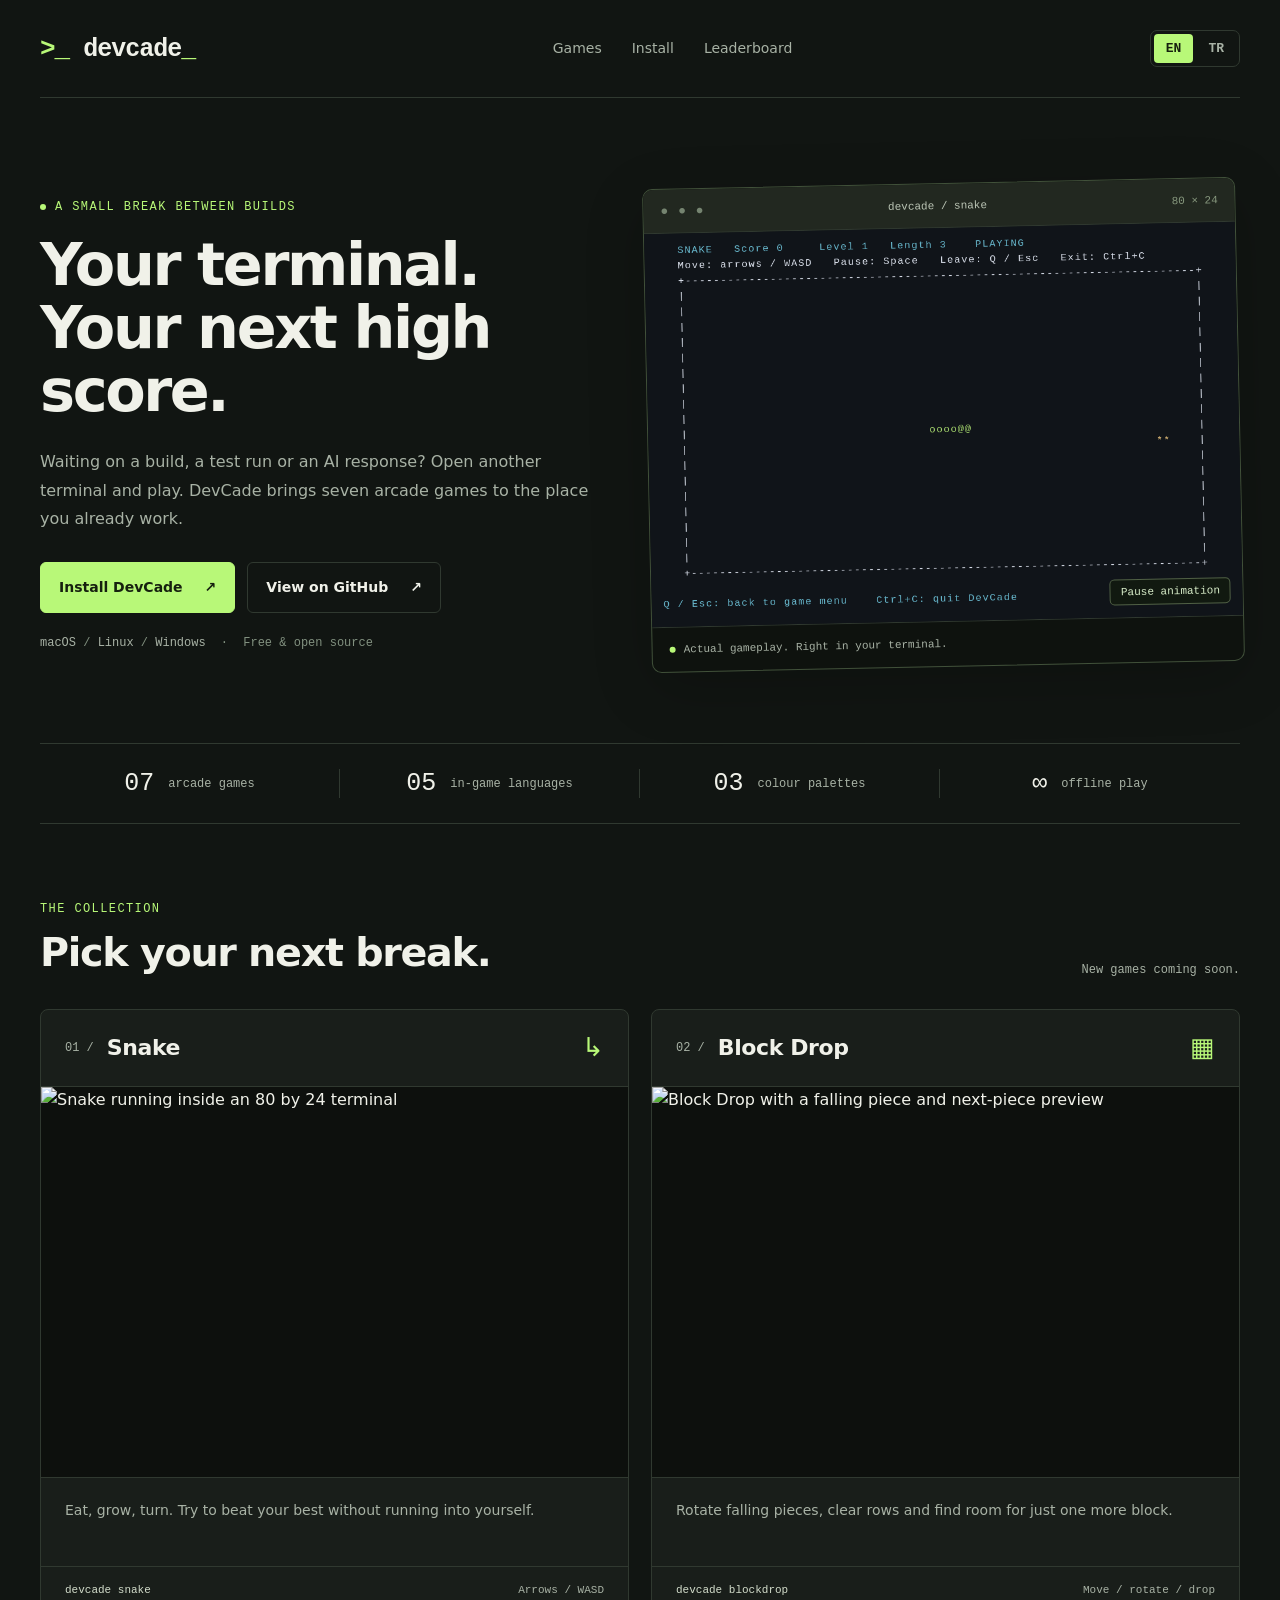
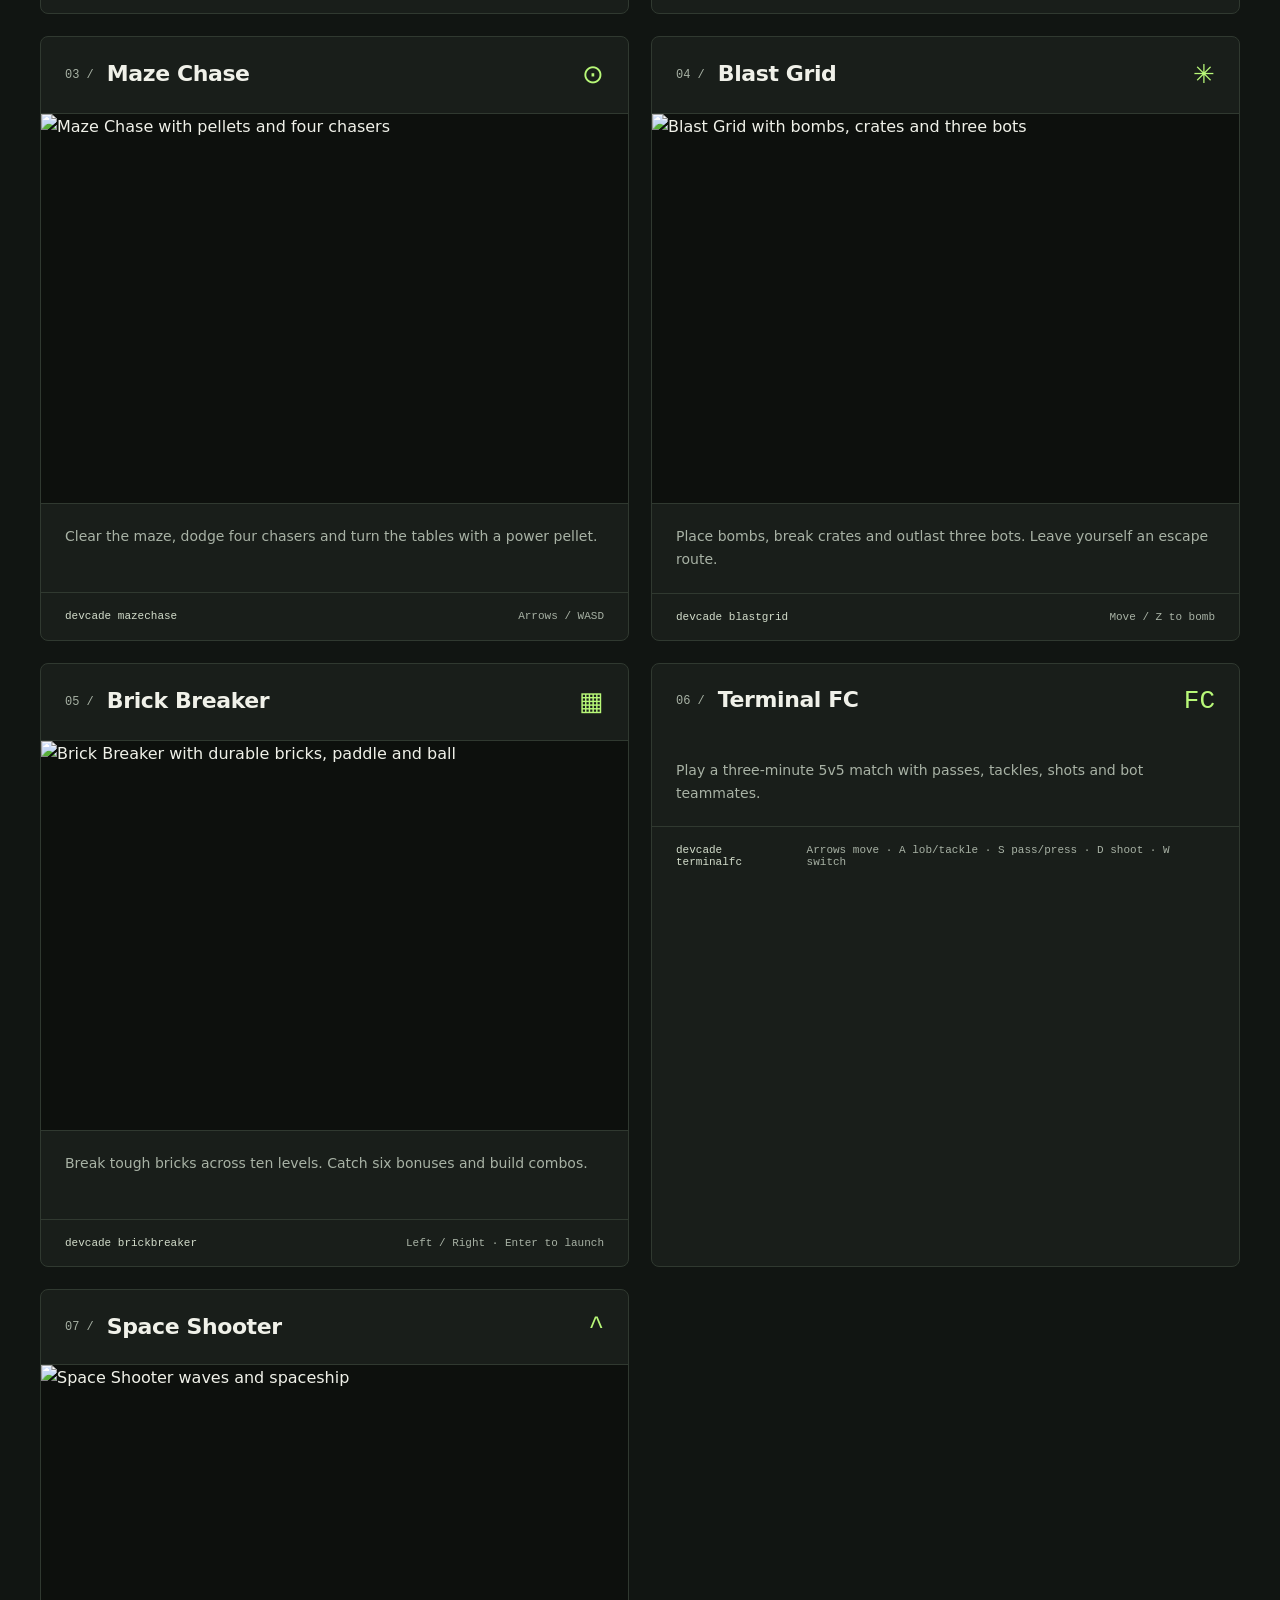
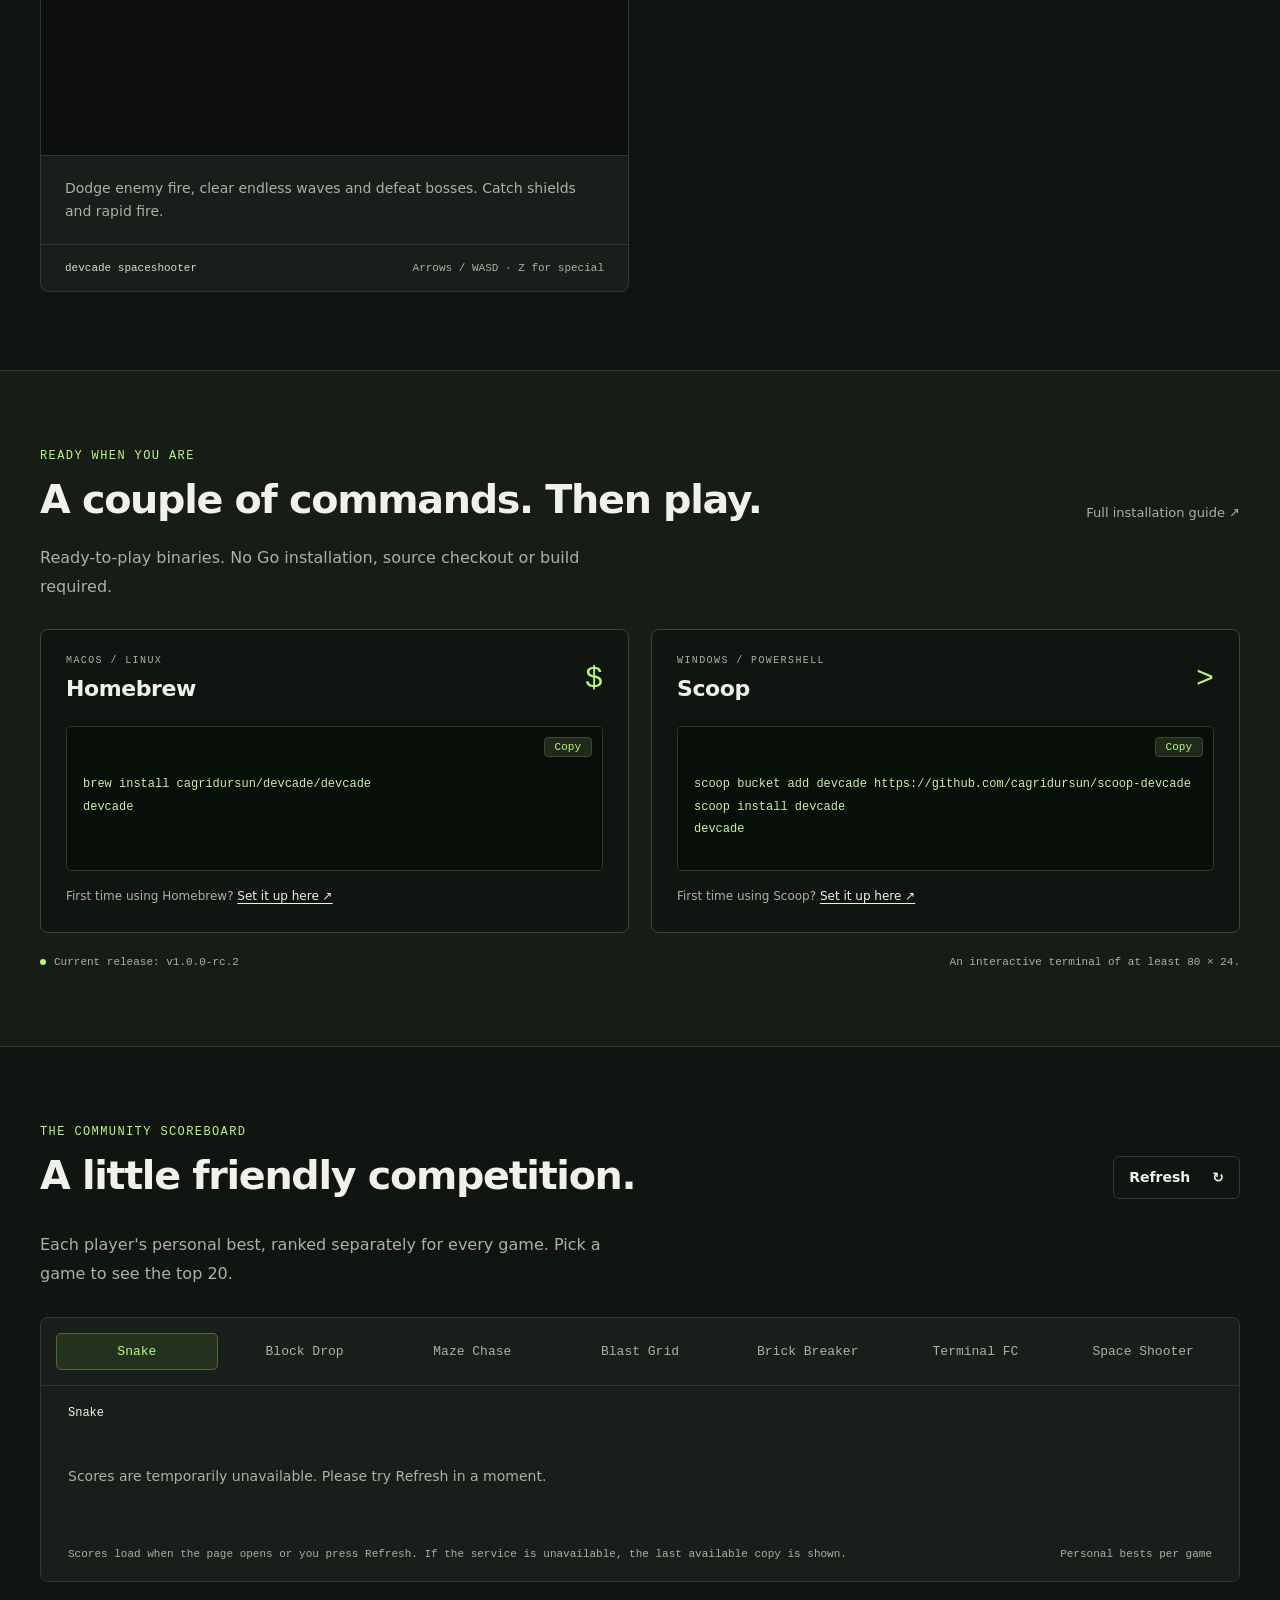
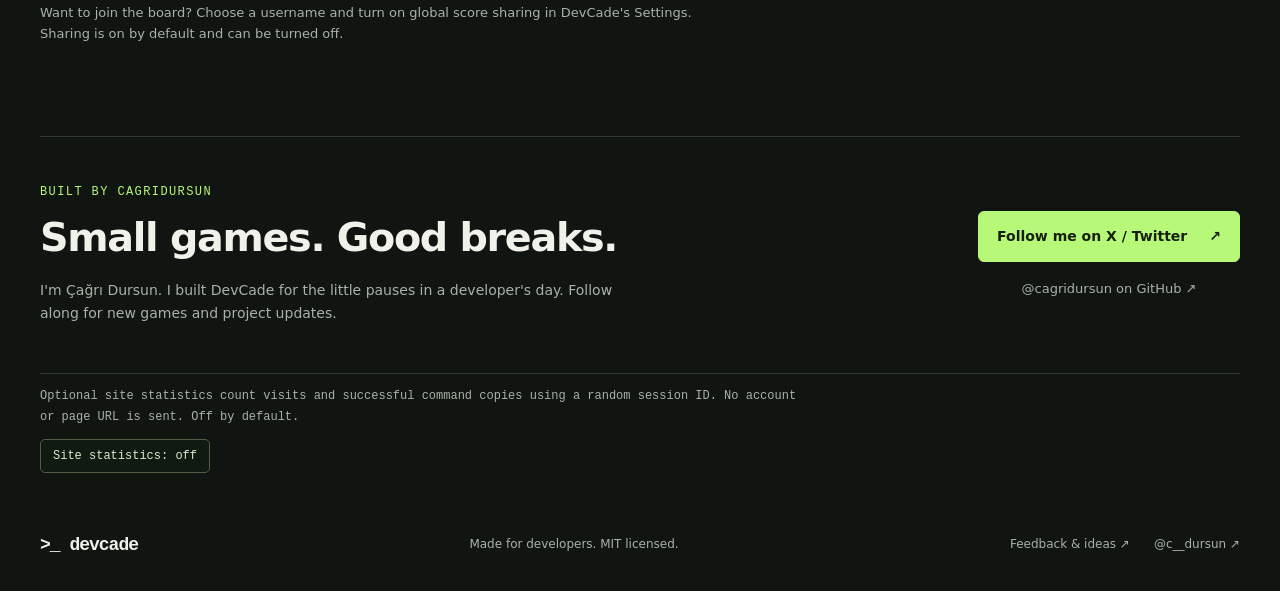
==== commit 0ced0b64: "docs(site): update Terminal FC control card" ====
--- a/site/index.html
+++ b/site/index.html
@@ -65,7 +65,7 @@
         <article class="game-card"><div class="game-top"><span class="game-no">03 /</span><h3>Maze Chase</h3><span class="game-icon" aria-hidden="true">⊙</span></div><img src="./assets/mazechase.png" alt="Maze Chase gameplay" data-i18n-alt="mazeAlt" loading="lazy" width="1000" height="664"><p data-i18n="maze">Clear the maze, dodge four chasers and turn the tables with a power pellet.</p><div class="game-bottom"><code>devcade mazechase</code><span data-i18n="arrows">Arrows / WASD</span></div></article>
         <article class="game-card"><div class="game-top"><span class="game-no">04 /</span><h3>Blast Grid</h3><span class="game-icon" aria-hidden="true">✳</span></div><img src="./assets/blastgrid.png" alt="Blast Grid gameplay" data-i18n-alt="blastAlt" loading="lazy" width="1000" height="664"><p data-i18n="blast">Place bombs, break crates and outlast three bots. Leave yourself an escape route.</p><div class="game-bottom"><code>devcade blastgrid</code><span data-i18n="bomb">Move / Z to bomb</span></div></article>
         <article class="game-card"><div class="game-top"><span class="game-no">05 /</span><h3>Brick Breaker</h3><span class="game-icon" aria-hidden="true">▦</span></div><img src="./assets/brickbreaker.png" alt="Brick Breaker with durable bricks, paddle and ball" data-i18n-alt="brickAlt" loading="lazy" width="1000" height="664"><p data-i18n="brick">Break tough bricks across ten levels. Catch six bonuses and build combos.</p><div class="game-bottom"><code>devcade brickbreaker</code><span data-i18n="brickControls">Left / Right · Enter to launch</span></div></article>
-        <article class="game-card"><div class="game-top"><span class="game-no">06 /</span><h3>Terminal FC</h3><span class="game-icon" aria-hidden="true">FC</span></div><p data-i18n="terminalfc">Play a three-minute 5v5 match with passes, tackles, shots and bot teammates.</p><div class="game-bottom"><code>devcade terminalfc</code><span data-i18n="terminalfcControls">Move / pass / tackle / shoot / switch</span></div></article>
+        <article class="game-card"><div class="game-top"><span class="game-no">06 /</span><h3>Terminal FC</h3><span class="game-icon" aria-hidden="true">FC</span></div><p data-i18n="terminalfc">Play a three-minute 5v5 match with passes, tackles, shots and bot teammates.</p><div class="game-bottom"><code>devcade terminalfc</code><span data-i18n="terminalfcControls">Arrows · A lob/tackle · S pass/press · D shoot · W switch</span></div></article>
         <article class="game-card"><div class="game-top"><span class="game-no">07 /</span><h3>Space Shooter</h3><span class="game-icon" aria-hidden="true">^</span></div><img src="./assets/spaceshooter.png" alt="Space Shooter waves and spaceship" data-i18n-alt="spaceAlt" loading="lazy" width="1000" height="664"><p data-i18n="space">Dodge enemy fire, clear endless waves and defeat bosses. Catch shields and rapid fire.</p><div class="game-bottom"><code>devcade spaceshooter</code><span data-i18n="spaceControls">Arrows / WASD · Z for special</span></div></article>
       </div>
     </section>
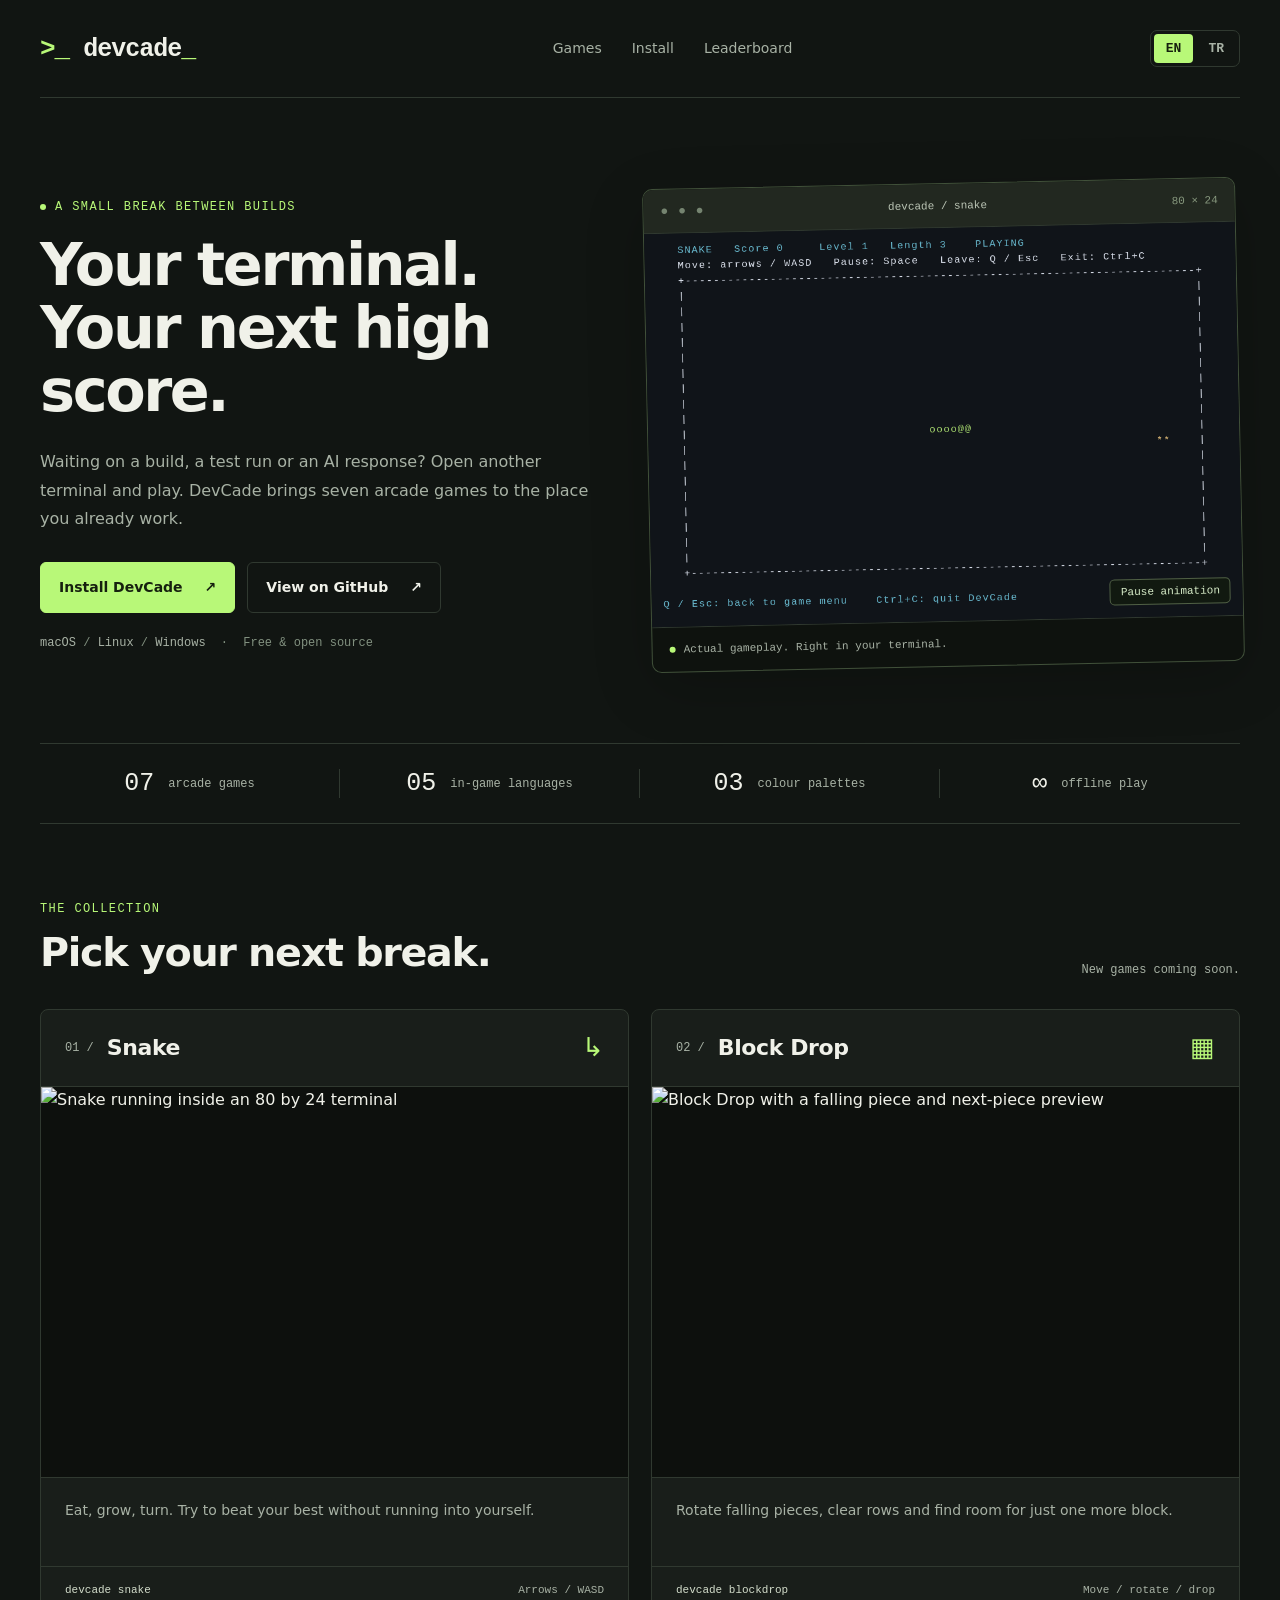
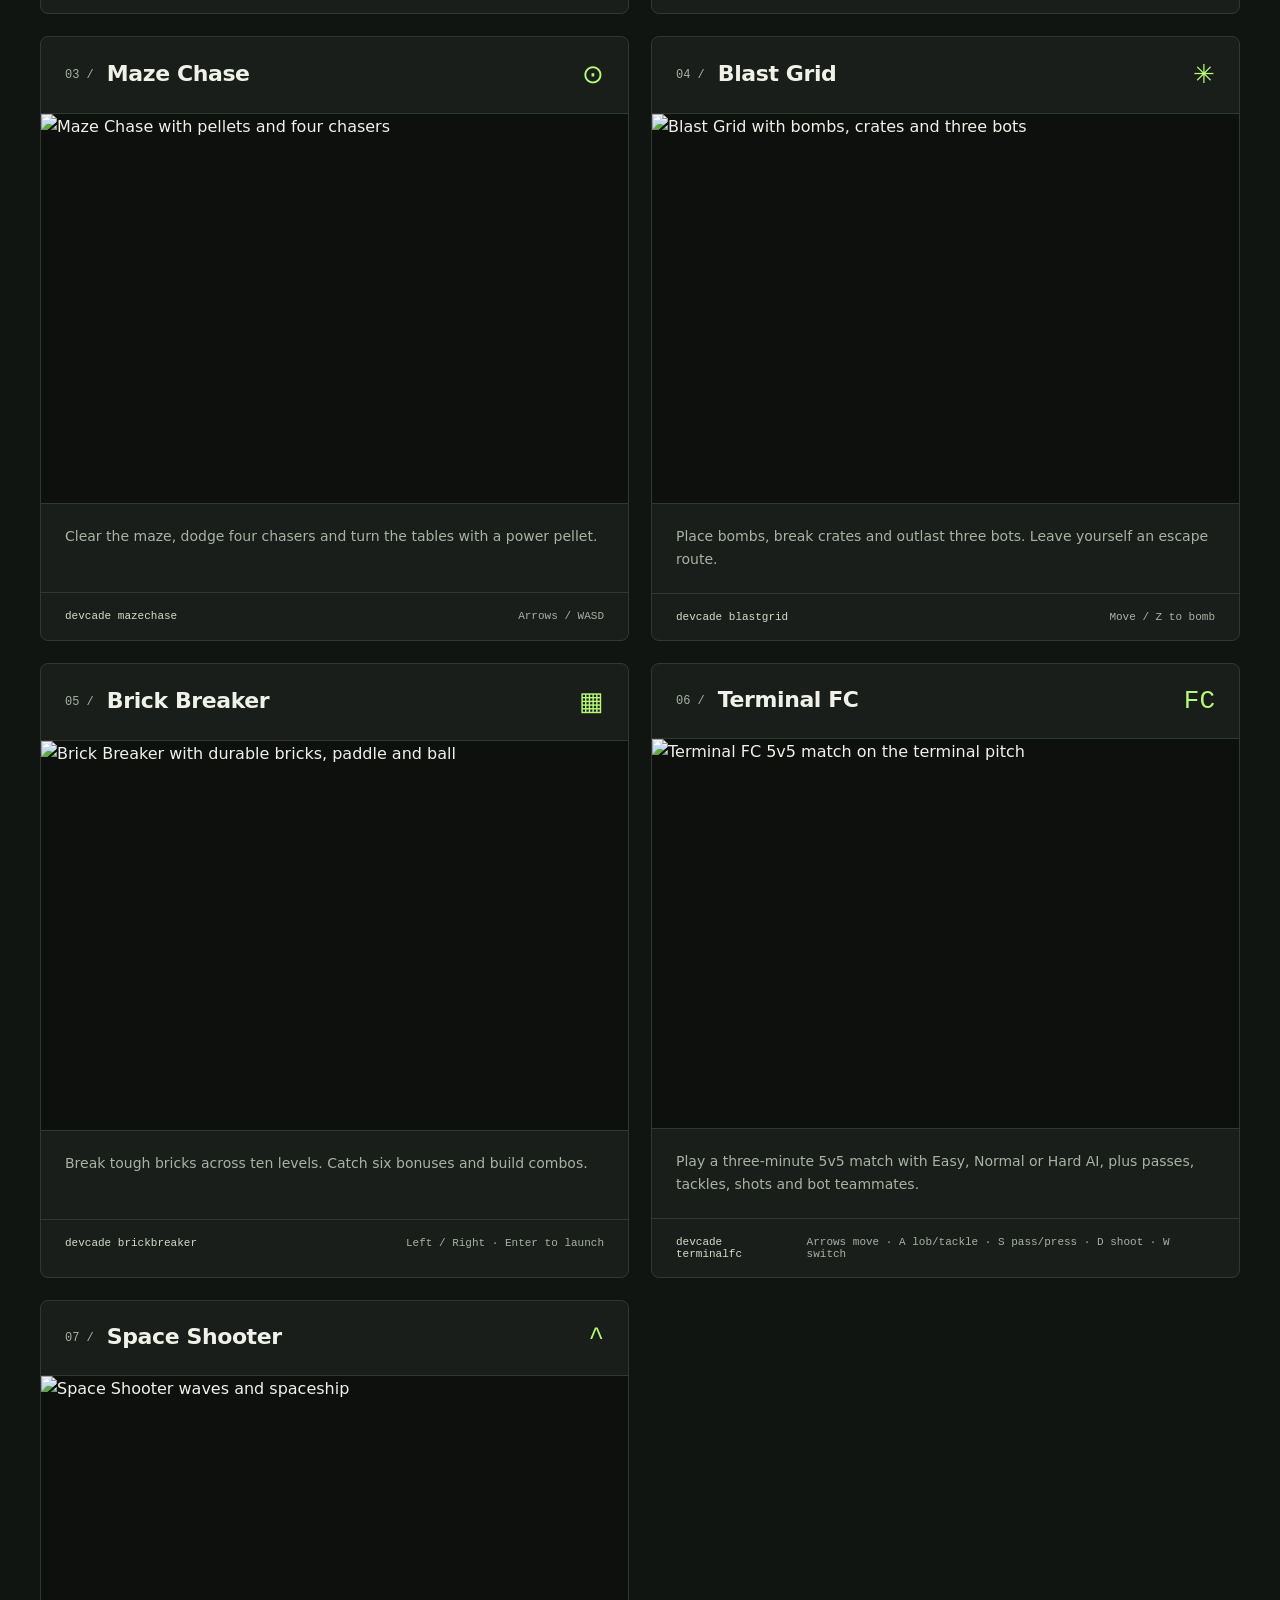
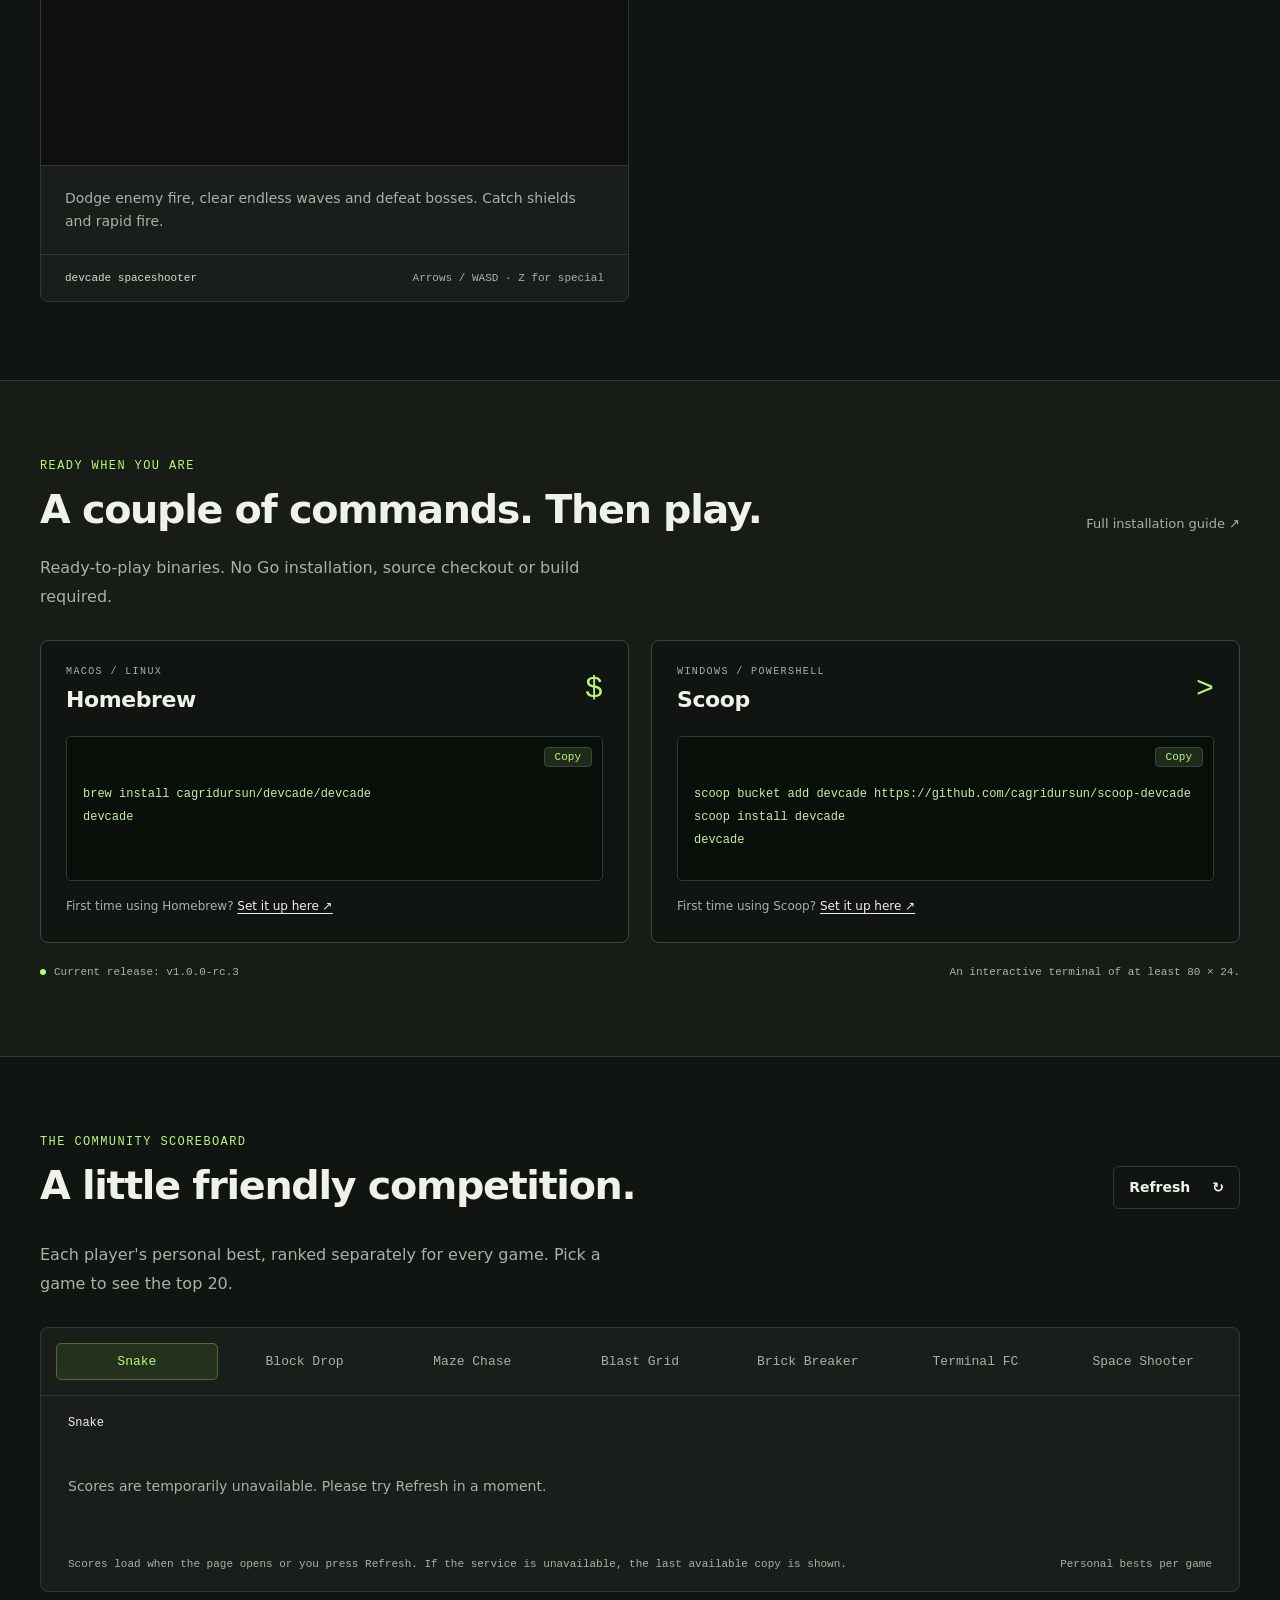
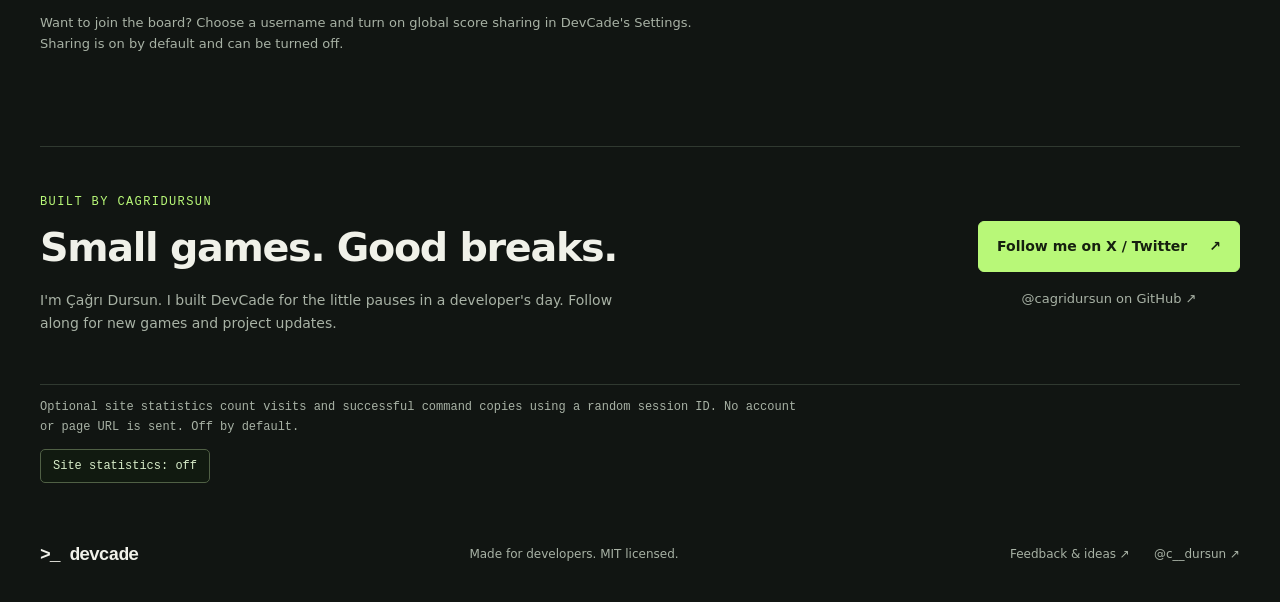
==== commit 4de7d5db: "site: refresh landing page for seven games" ====
--- a/site/index.html
+++ b/site/index.html
@@ -3,7 +3,7 @@
 <head>
   <meta charset="utf-8">
   <meta name="viewport" content="width=device-width, initial-scale=1">
-  <meta name="description" content="A little arcade in your terminal. Play Snake, Block Drop, Maze Chase, Blast Grid and Terminal FC on macOS, Linux and Windows. Install with Homebrew or Scoop.">
+  <meta name="description" content="A little arcade in your terminal. Play seven games including Snake, Brick Breaker, Terminal FC and Space Shooter on macOS, Linux and Windows. Install with Homebrew or Scoop.">
   <meta name="theme-color" content="#111512">
   <meta http-equiv="Content-Security-Policy" content="default-src 'self'; script-src 'self'; style-src 'self'; img-src 'self'; connect-src 'self' https://devcade.cinesdigital.com; object-src 'none'; base-uri 'self'">
   <meta property="og:title" content="DevCade — A little arcade in your terminal">
@@ -34,7 +34,7 @@
       <div class="hero-copy">
         <p class="eyebrow"><span class="status-dot" aria-hidden="true"></span><span data-i18n="eyebrow">A small break between builds</span></p>
         <h1 data-i18n="headline">Your terminal.<br>Your next high score.</h1>
-        <p class="intro" data-i18n="intro">Waiting on a build, a test run or an AI response? Open another terminal and play. DevCade brings six arcade games to the place you already work.</p>
+        <p class="intro" data-i18n="intro">Waiting on a build, a test run or an AI response? Open another terminal and play. DevCade brings seven arcade games to the place you already work.</p>
         <div class="hero-actions">
           <a class="button primary" href="#install"><span data-i18n="get">Install DevCade</span><span aria-hidden="true">↗</span></a>
           <a class="button secondary" href="https://github.com/cagridursun/devcade" target="_blank" rel="noopener noreferrer"><span data-i18n="github">View on GitHub</span><span aria-hidden="true">↗</span></a>
@@ -65,7 +65,7 @@
         <article class="game-card"><div class="game-top"><span class="game-no">03 /</span><h3>Maze Chase</h3><span class="game-icon" aria-hidden="true">⊙</span></div><img src="./assets/mazechase.png" alt="Maze Chase gameplay" data-i18n-alt="mazeAlt" loading="lazy" width="1000" height="664"><p data-i18n="maze">Clear the maze, dodge four chasers and turn the tables with a power pellet.</p><div class="game-bottom"><code>devcade mazechase</code><span data-i18n="arrows">Arrows / WASD</span></div></article>
         <article class="game-card"><div class="game-top"><span class="game-no">04 /</span><h3>Blast Grid</h3><span class="game-icon" aria-hidden="true">✳</span></div><img src="./assets/blastgrid.png" alt="Blast Grid gameplay" data-i18n-alt="blastAlt" loading="lazy" width="1000" height="664"><p data-i18n="blast">Place bombs, break crates and outlast three bots. Leave yourself an escape route.</p><div class="game-bottom"><code>devcade blastgrid</code><span data-i18n="bomb">Move / Z to bomb</span></div></article>
         <article class="game-card"><div class="game-top"><span class="game-no">05 /</span><h3>Brick Breaker</h3><span class="game-icon" aria-hidden="true">▦</span></div><img src="./assets/brickbreaker.png" alt="Brick Breaker with durable bricks, paddle and ball" data-i18n-alt="brickAlt" loading="lazy" width="1000" height="664"><p data-i18n="brick">Break tough bricks across ten levels. Catch six bonuses and build combos.</p><div class="game-bottom"><code>devcade brickbreaker</code><span data-i18n="brickControls">Left / Right · Enter to launch</span></div></article>
-        <article class="game-card"><div class="game-top"><span class="game-no">06 /</span><h3>Terminal FC</h3><span class="game-icon" aria-hidden="true">FC</span></div><p data-i18n="terminalfc">Play a three-minute 5v5 match with passes, tackles, shots and bot teammates.</p><div class="game-bottom"><code>devcade terminalfc</code><span data-i18n="terminalfcControls">Arrows · A lob/tackle · S pass/press · D shoot · W switch</span></div></article>
+        <article class="game-card"><div class="game-top"><span class="game-no">06 /</span><h3>Terminal FC</h3><span class="game-icon" aria-hidden="true">FC</span></div><img src="./assets/terminalfc.svg" alt="Terminal FC 5v5 match on the terminal pitch" loading="lazy" width="1000" height="664"><p data-i18n="terminalfc">Play a three-minute 5v5 match with passes, tackles, shots and bot teammates.</p><div class="game-bottom"><code>devcade terminalfc</code><span data-i18n="terminalfcControls">Arrows · A lob/tackle · S pass/press · D shoot · W switch</span></div></article>
         <article class="game-card"><div class="game-top"><span class="game-no">07 /</span><h3>Space Shooter</h3><span class="game-icon" aria-hidden="true">^</span></div><img src="./assets/spaceshooter.png" alt="Space Shooter waves and spaceship" data-i18n-alt="spaceAlt" loading="lazy" width="1000" height="664"><p data-i18n="space">Dodge enemy fire, clear endless waves and defeat bosses. Catch shields and rapid fire.</p><div class="game-bottom"><code>devcade spaceshooter</code><span data-i18n="spaceControls">Arrows / WASD · Z for special</span></div></article>
       </div>
     </section>
@@ -79,7 +79,7 @@
 scoop install devcade
 devcade</code></pre><button class="copy" type="button" data-copy="scoop-command" data-i18n="copy">Copy</button></div><p><span data-i18n="scoopsetup">First time using Scoop?</span> <a href="https://scoop.sh" target="_blank" rel="noopener noreferrer" data-i18n="setup">Set it up here ↗</a></p></article>
       </div>
-      <div class="install-meta"><span><span class="status-dot" aria-hidden="true"></span><span data-i18n="version">Current release: v1.0.0-rc.2</span></span><span data-i18n="size">An interactive terminal of at least 80 × 24.</span></div>
+      <div class="install-meta"><span><span class="status-dot" aria-hidden="true"></span><span data-i18n="version">Current release: v1.0.0-rc.3</span></span><span data-i18n="size">An interactive terminal of at least 80 × 24.</span></div>
       <p id="copy-status" class="sr-only" role="status"></p>
       </div>
     </section>
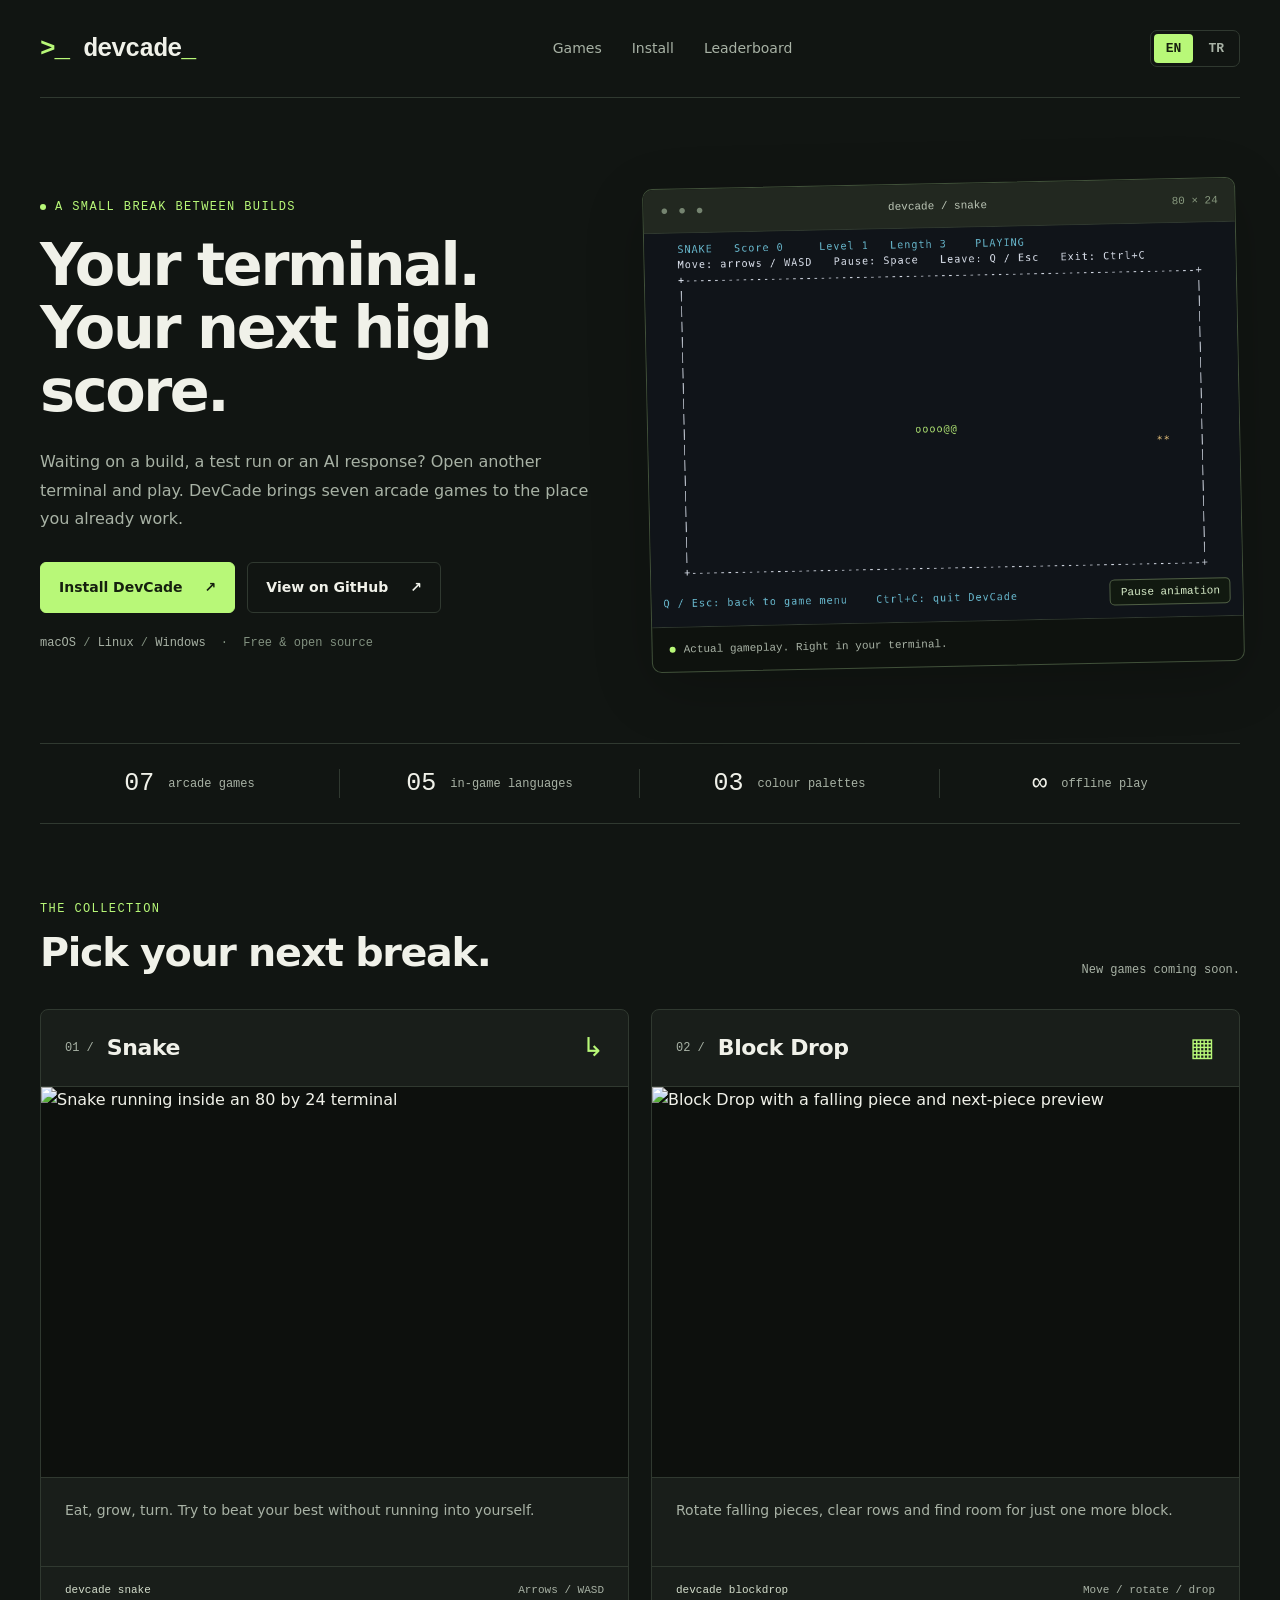
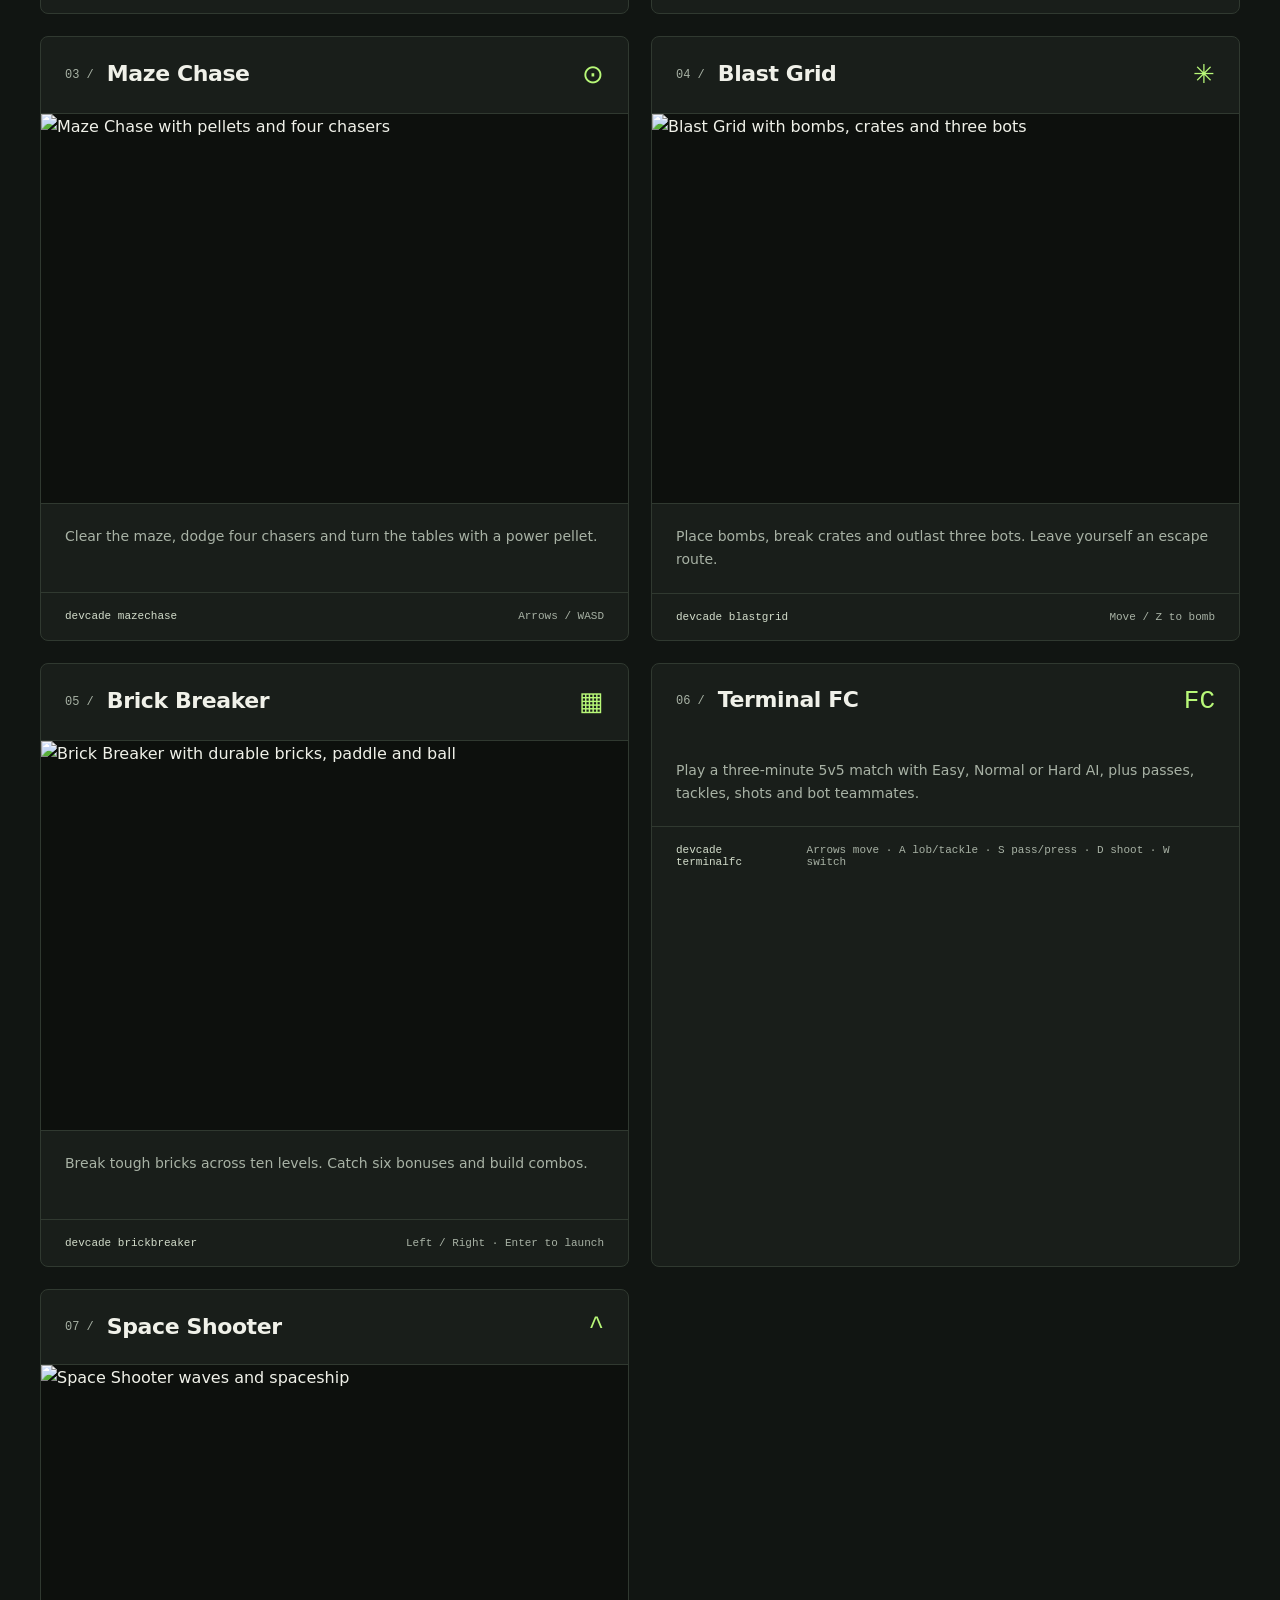
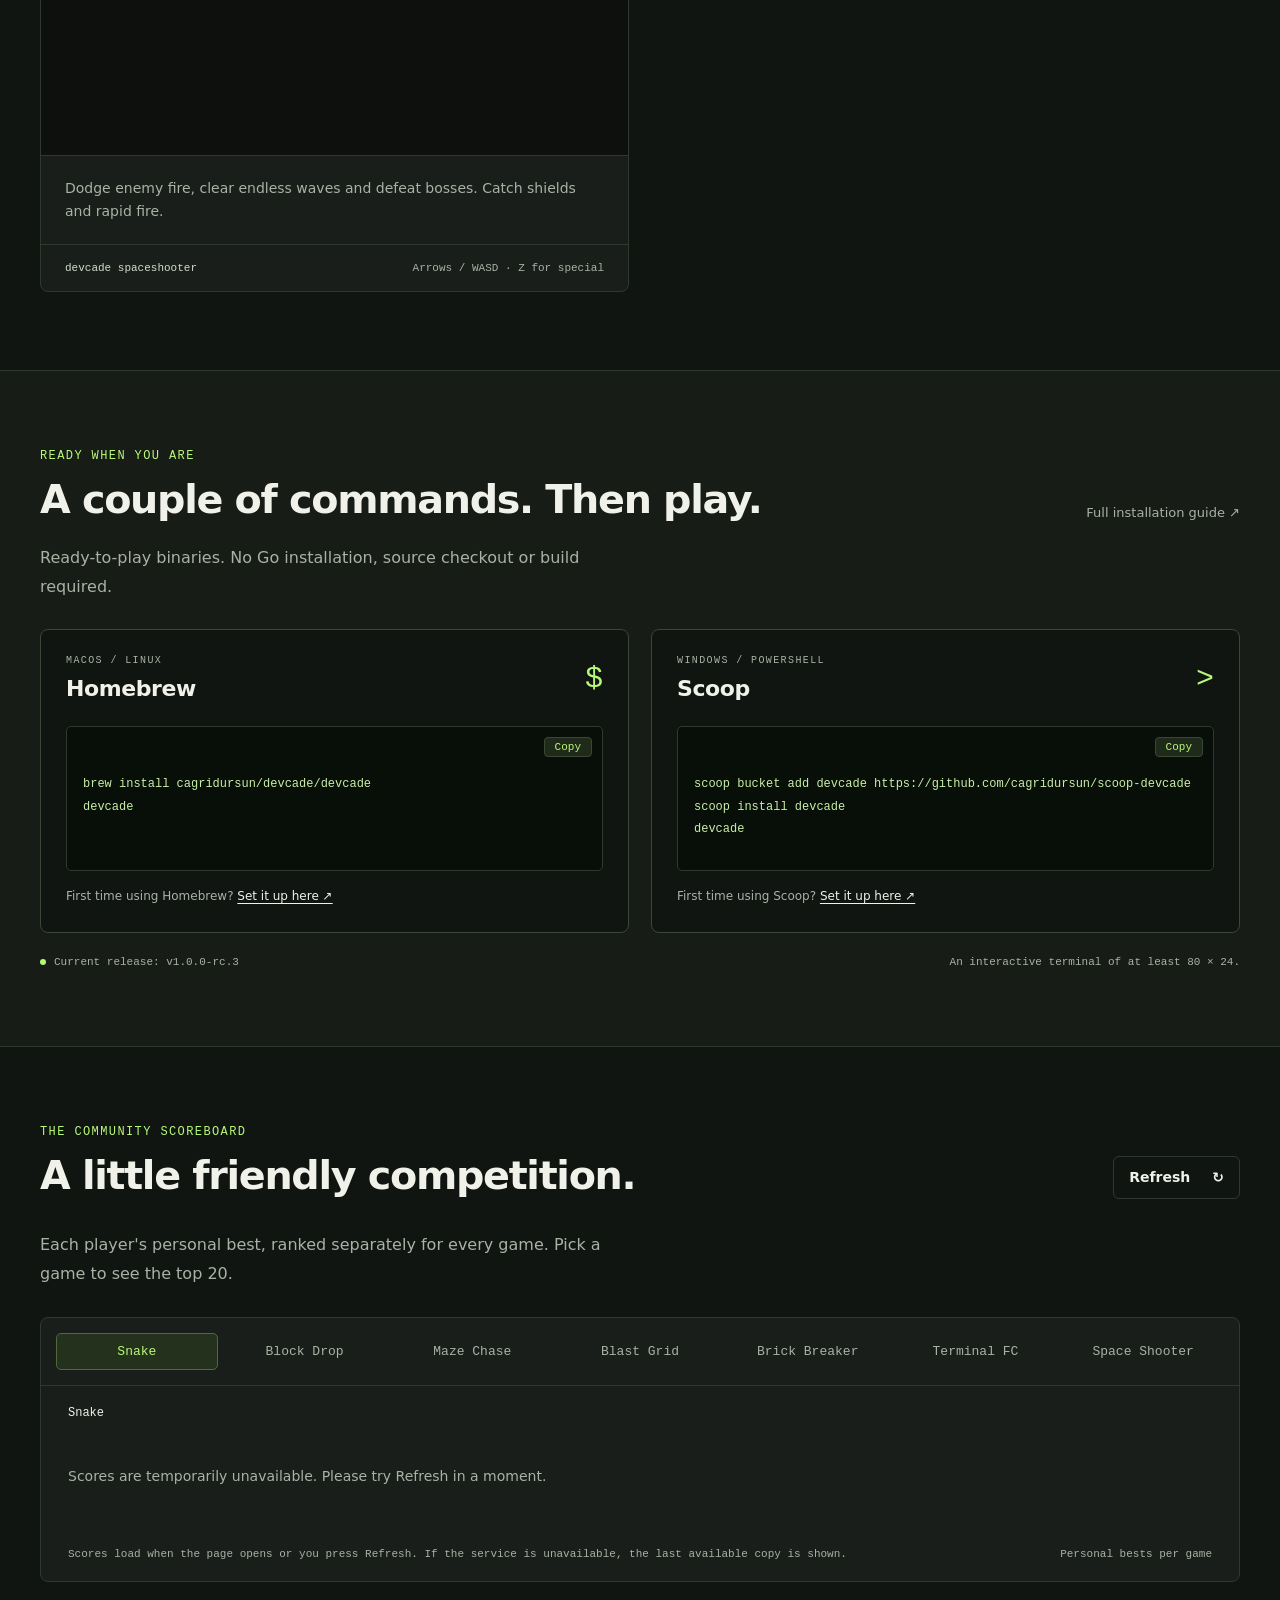
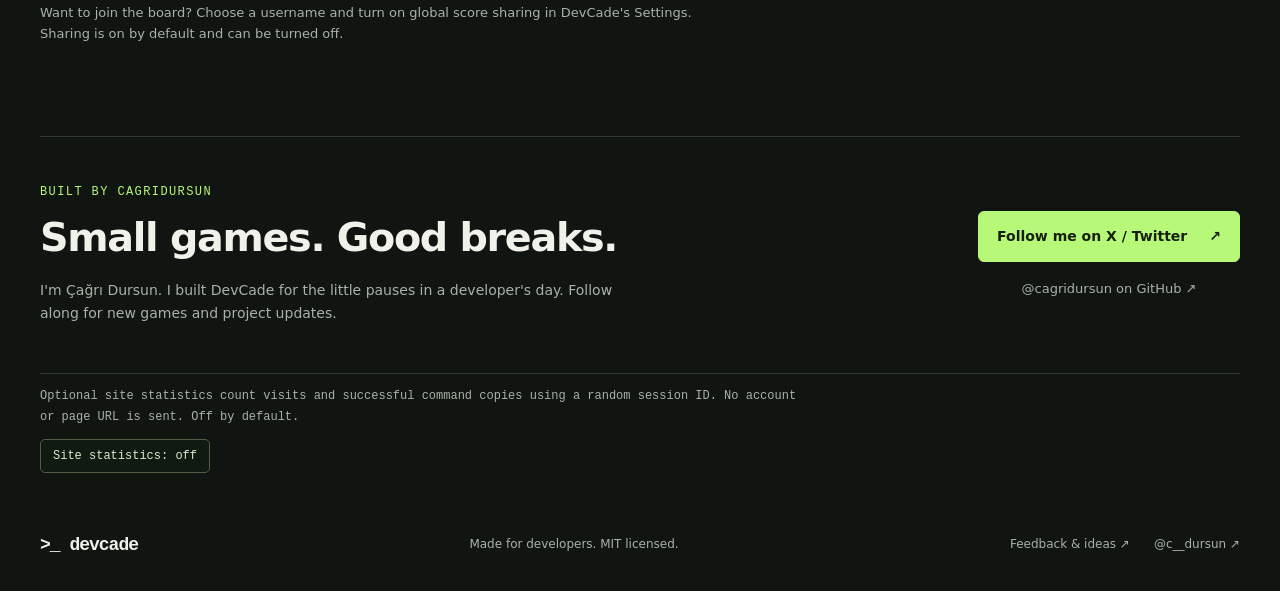
==== commit 748f1d11: "site: remove fabricated Terminal FC artwork" ====
--- a/site/index.html
+++ b/site/index.html
@@ -65,7 +65,7 @@
         <article class="game-card"><div class="game-top"><span class="game-no">03 /</span><h3>Maze Chase</h3><span class="game-icon" aria-hidden="true">⊙</span></div><img src="./assets/mazechase.png" alt="Maze Chase gameplay" data-i18n-alt="mazeAlt" loading="lazy" width="1000" height="664"><p data-i18n="maze">Clear the maze, dodge four chasers and turn the tables with a power pellet.</p><div class="game-bottom"><code>devcade mazechase</code><span data-i18n="arrows">Arrows / WASD</span></div></article>
         <article class="game-card"><div class="game-top"><span class="game-no">04 /</span><h3>Blast Grid</h3><span class="game-icon" aria-hidden="true">✳</span></div><img src="./assets/blastgrid.png" alt="Blast Grid gameplay" data-i18n-alt="blastAlt" loading="lazy" width="1000" height="664"><p data-i18n="blast">Place bombs, break crates and outlast three bots. Leave yourself an escape route.</p><div class="game-bottom"><code>devcade blastgrid</code><span data-i18n="bomb">Move / Z to bomb</span></div></article>
         <article class="game-card"><div class="game-top"><span class="game-no">05 /</span><h3>Brick Breaker</h3><span class="game-icon" aria-hidden="true">▦</span></div><img src="./assets/brickbreaker.png" alt="Brick Breaker with durable bricks, paddle and ball" data-i18n-alt="brickAlt" loading="lazy" width="1000" height="664"><p data-i18n="brick">Break tough bricks across ten levels. Catch six bonuses and build combos.</p><div class="game-bottom"><code>devcade brickbreaker</code><span data-i18n="brickControls">Left / Right · Enter to launch</span></div></article>
-        <article class="game-card"><div class="game-top"><span class="game-no">06 /</span><h3>Terminal FC</h3><span class="game-icon" aria-hidden="true">FC</span></div><img src="./assets/terminalfc.svg" alt="Terminal FC 5v5 match on the terminal pitch" loading="lazy" width="1000" height="664"><p data-i18n="terminalfc">Play a three-minute 5v5 match with passes, tackles, shots and bot teammates.</p><div class="game-bottom"><code>devcade terminalfc</code><span data-i18n="terminalfcControls">Arrows · A lob/tackle · S pass/press · D shoot · W switch</span></div></article>
+        <article class="game-card"><div class="game-top"><span class="game-no">06 /</span><h3>Terminal FC</h3><span class="game-icon" aria-hidden="true">FC</span></div><p data-i18n="terminalfc">Play a three-minute 5v5 match with passes, tackles, shots and bot teammates.</p><div class="game-bottom"><code>devcade terminalfc</code><span data-i18n="terminalfcControls">Arrows · A lob/tackle · S pass/press · D shoot · W switch</span></div></article>
         <article class="game-card"><div class="game-top"><span class="game-no">07 /</span><h3>Space Shooter</h3><span class="game-icon" aria-hidden="true">^</span></div><img src="./assets/spaceshooter.png" alt="Space Shooter waves and spaceship" data-i18n-alt="spaceAlt" loading="lazy" width="1000" height="664"><p data-i18n="space">Dodge enemy fire, clear endless waves and defeat bosses. Catch shields and rapid fire.</p><div class="game-bottom"><code>devcade spaceshooter</code><span data-i18n="spaceControls">Arrows / WASD · Z for special</span></div></article>
       </div>
     </section>
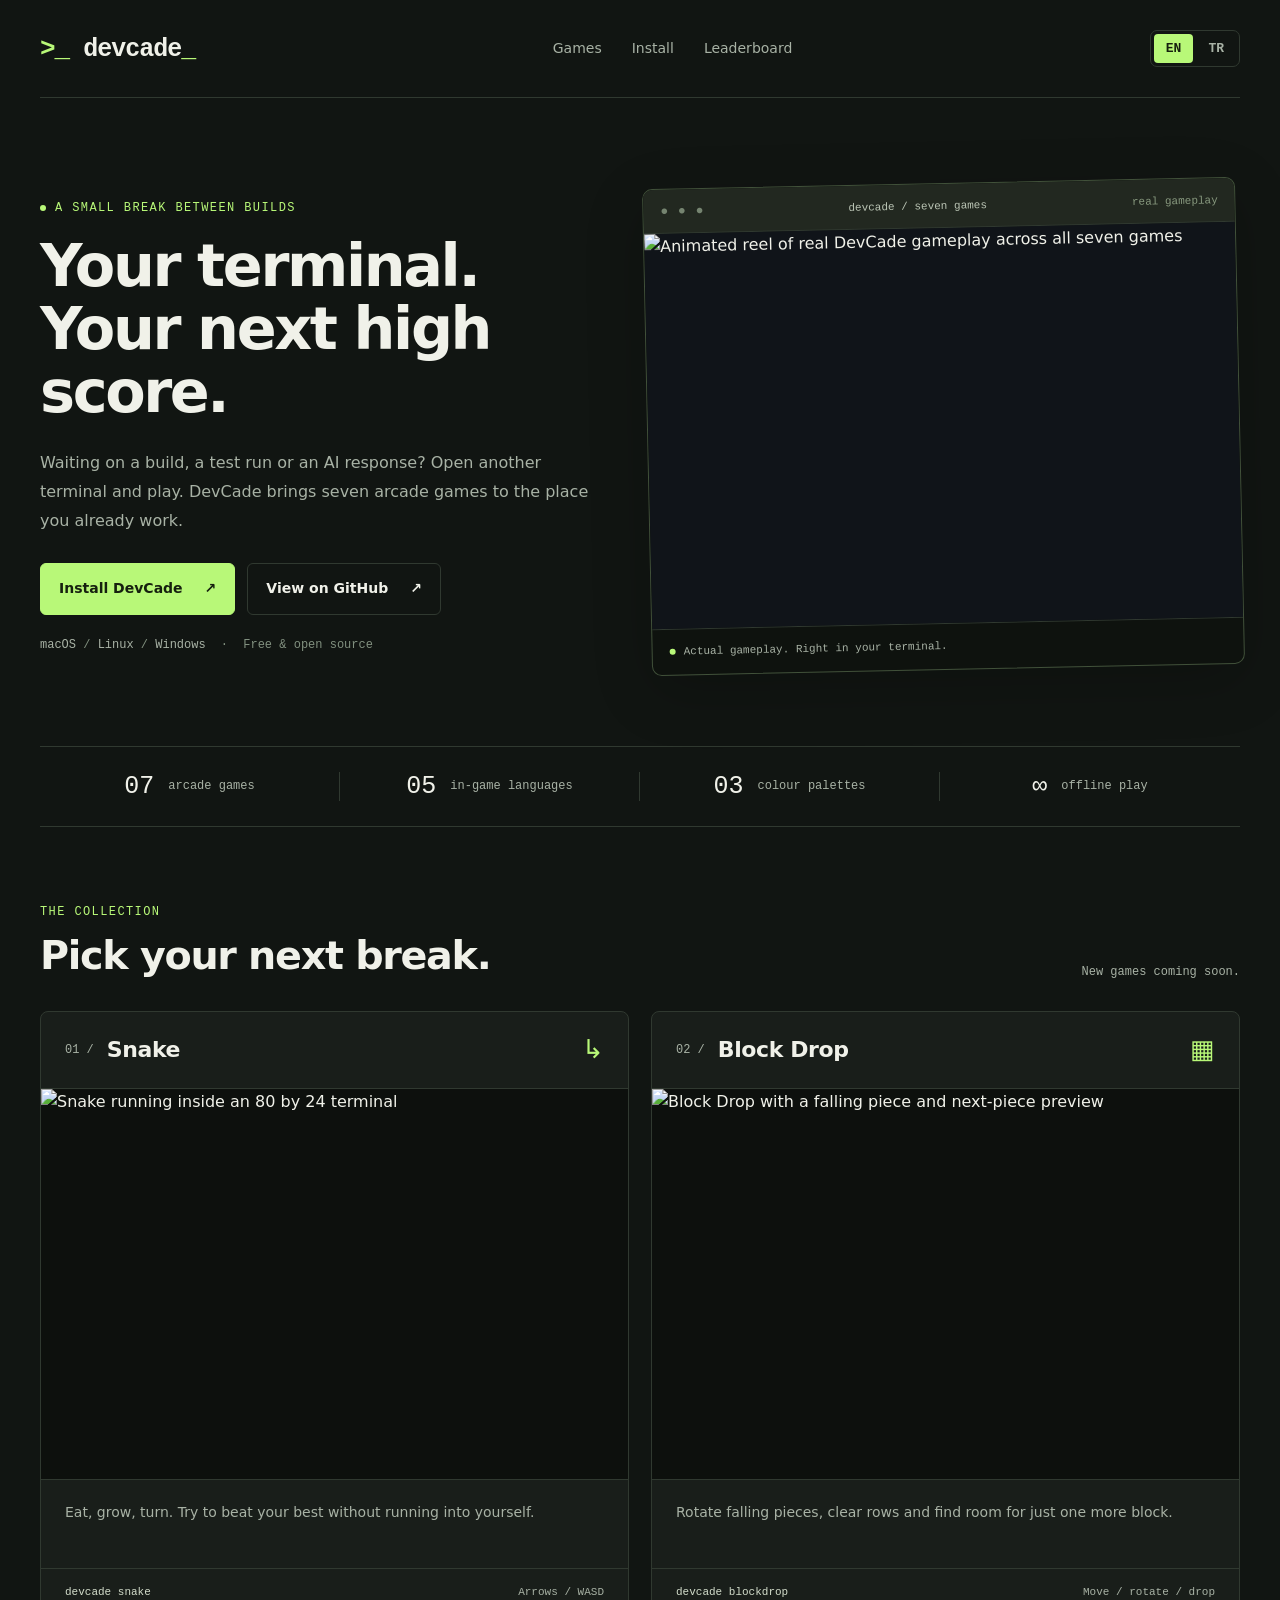
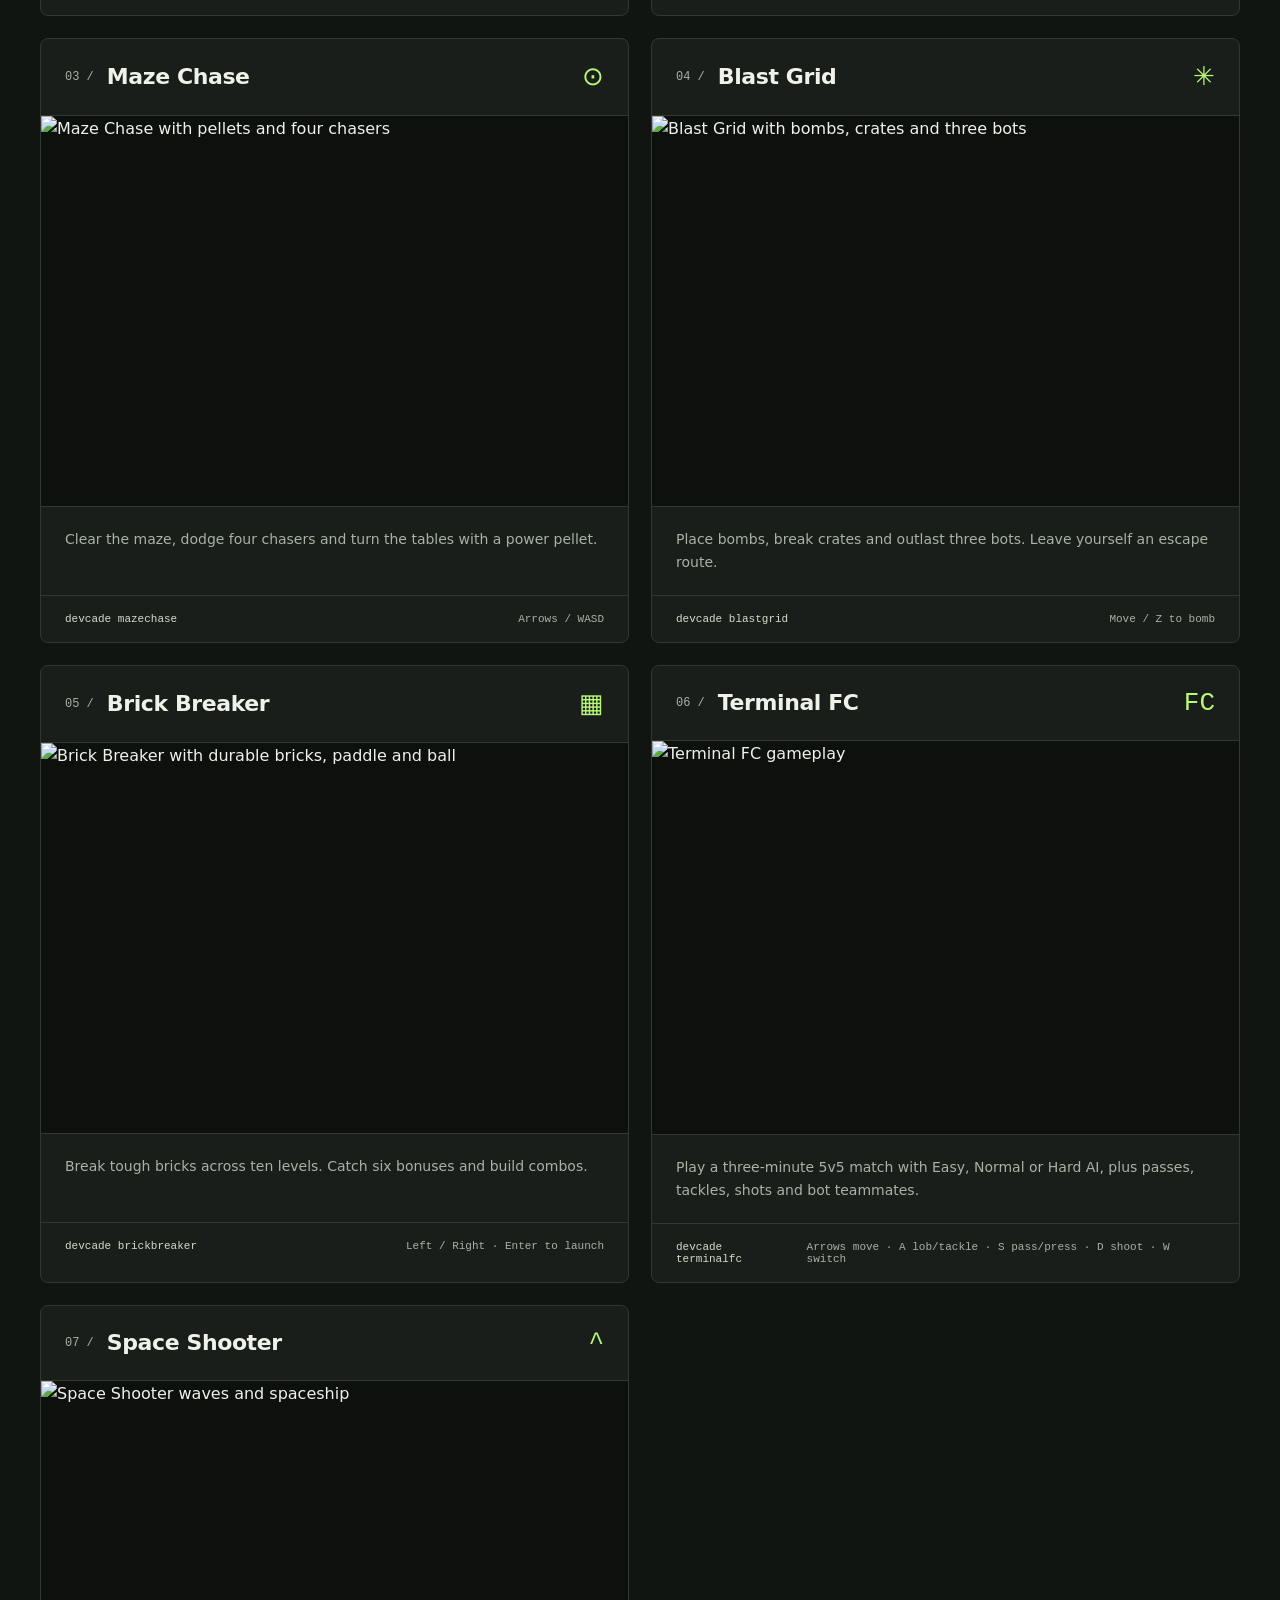
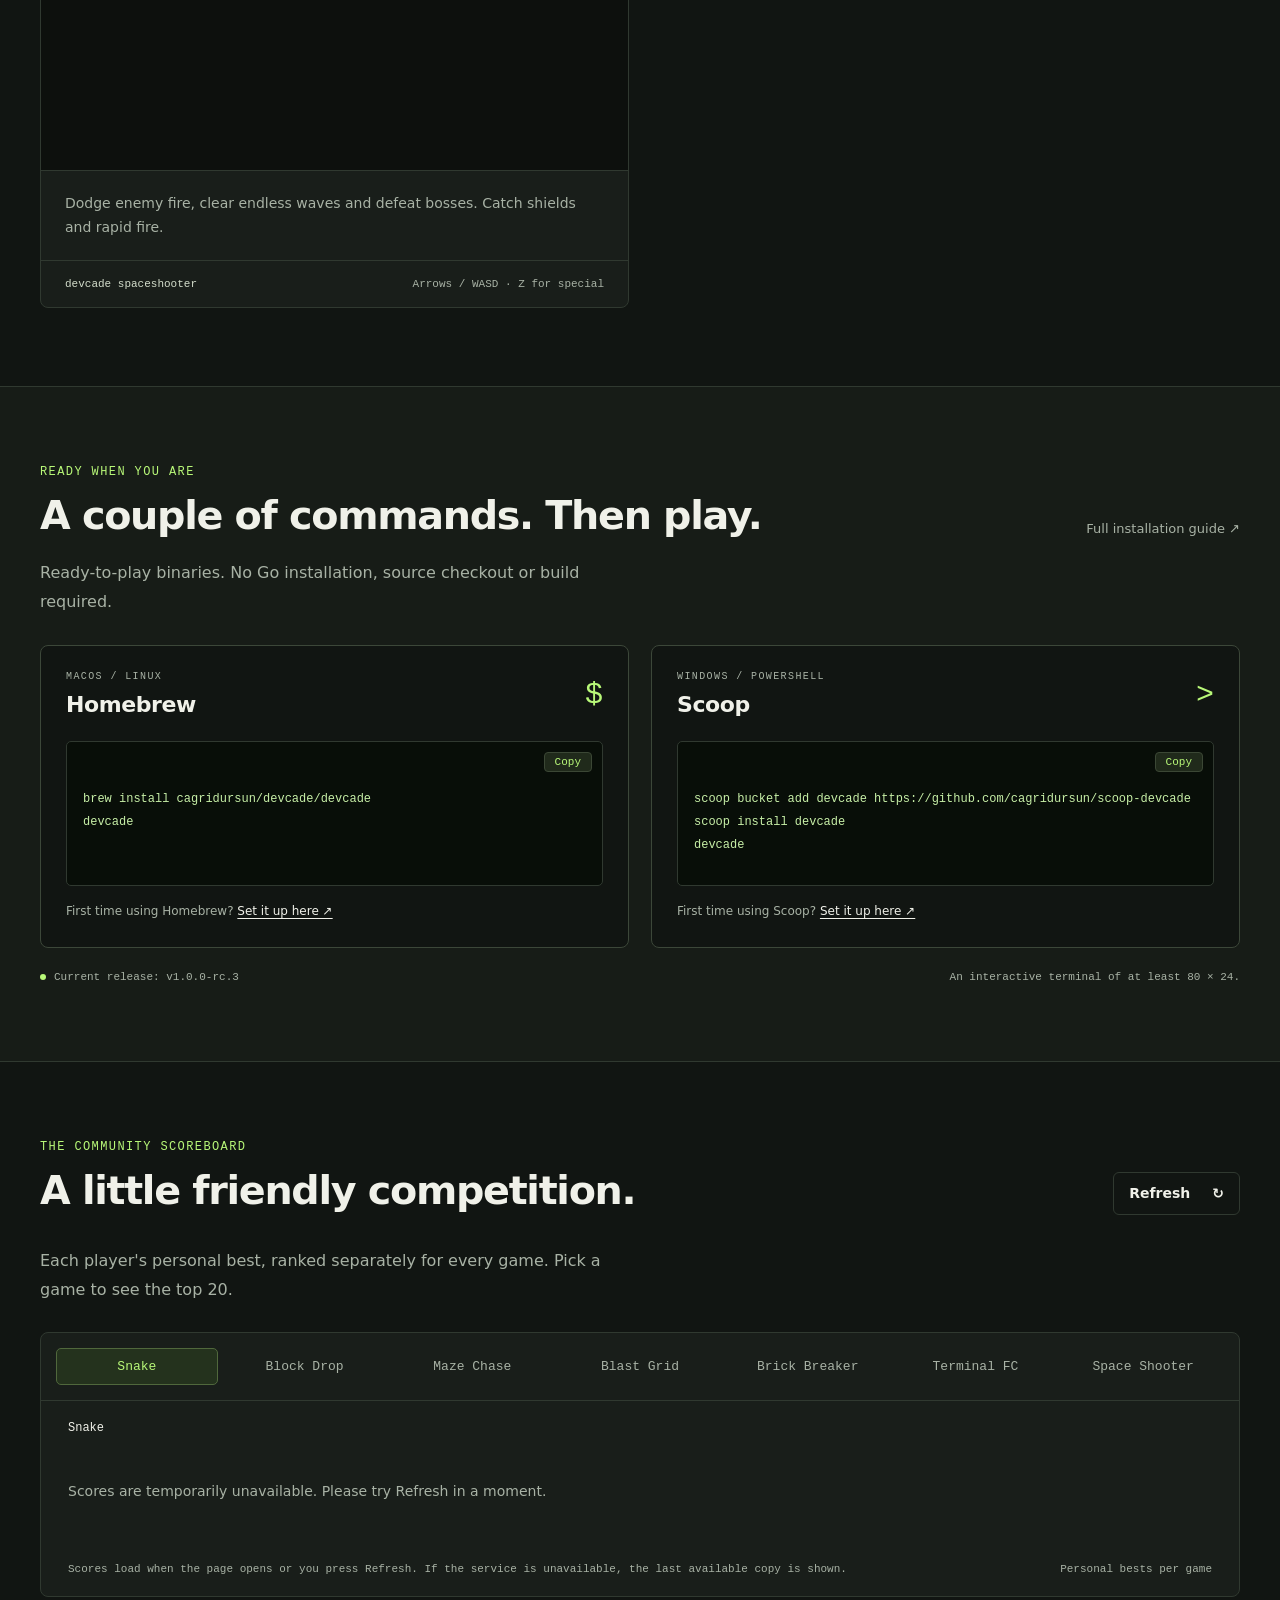
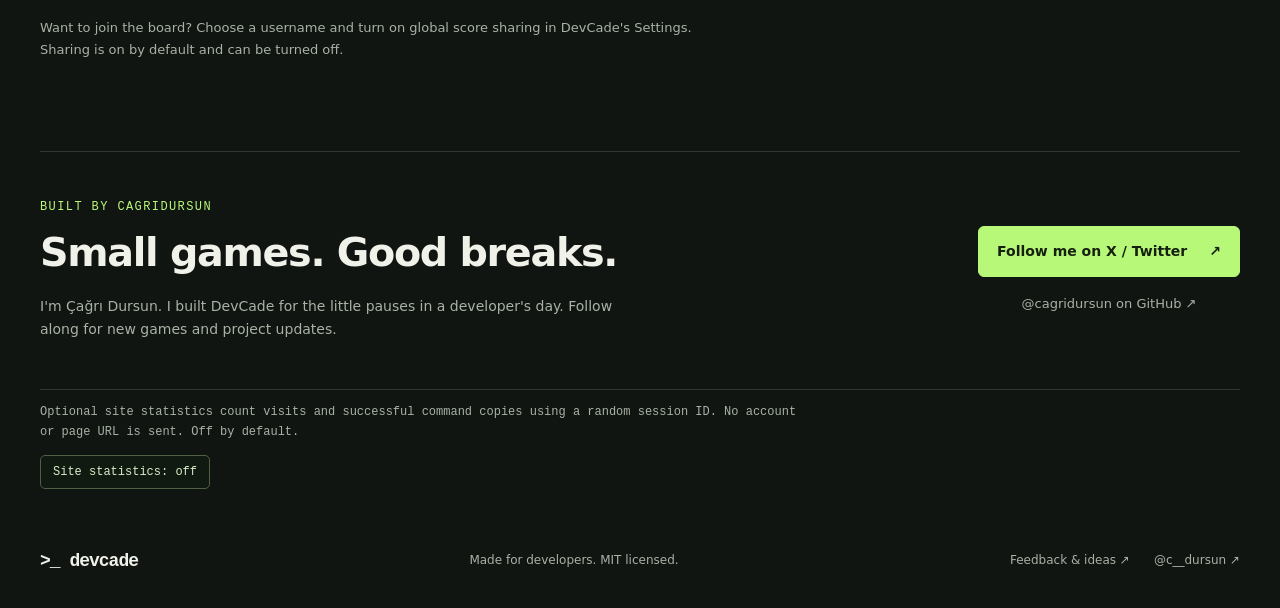
==== commit dc254dc1: "site: replace static game previews with gameplay GIFs" ====
--- a/site/index.html
+++ b/site/index.html
@@ -42,13 +42,11 @@
         <p class="platforms">macOS <span> / </span> Linux <span> / </span> Windows <span class="sep">·</span> <span data-i18n="open">Free &amp; open source</span></p>
       </div>
       <figure class="terminal hero-terminal">
-        <div class="terminal-bar"><span class="terminal-dots" aria-hidden="true">● ● ●</span><span>devcade / snake</span><span class="frame-tag">80 × 24</span></div>
+        <div class="terminal-bar"><span class="terminal-dots" aria-hidden="true">● ● ●</span><span>devcade / seven games</span><span class="frame-tag">real gameplay</span></div>
         <div class="terminal-preview">
-          <img id="snake-poster" src="./assets/snake.png" alt="Snake running inside an 80 by 24 terminal" data-i18n-alt="snakeAlt" width="1000" height="664" fetchpriority="high">
-          <canvas id="snake-preview" width="1000" height="664" role="img" aria-label="Animated replay of Snake gameplay" hidden></canvas>
-          <button id="animation-toggle" class="animation-toggle" type="button" hidden>Pause animation</button>
+          <img src="./assets/devcade-showcase.gif" alt="Animated reel of real DevCade gameplay across all seven games" width="1000" height="668" fetchpriority="high">
         </div>
-        <figcaption><span class="status-dot" aria-hidden="true"></span><span data-i18n="realframe">Actual gameplay. Right in your terminal.</span></figcaption>
+        <figcaption><span class="status-dot" aria-hidden="true"></span><span data-i18n="realframe">Real gameplay from all seven games.</span></figcaption>
       </figure>
     </section>
     <div class="feature-strip wrap">
@@ -60,13 +58,13 @@
     <section id="games" class="section wrap">
       <div class="section-heading"><div><p class="eyebrow" data-i18n="collection">The collection</p><h2 data-i18n="pick">Pick your next break.</h2></div><span class="small-note" data-i18n="coming">New games coming soon.</span></div>
       <div class="game-grid">
-        <article class="game-card"><div class="game-top"><span class="game-no">01 /</span><h3>Snake</h3><span class="game-icon" aria-hidden="true">↳</span></div><img src="./assets/snake.png" alt="Snake gameplay" data-i18n-alt="snakeAlt" loading="lazy" width="1000" height="664"><p data-i18n="snake">Eat, grow, turn. Try to beat your best without running into yourself.</p><div class="game-bottom"><code>devcade snake</code><span data-i18n="arrows">Arrows / WASD</span></div></article>
-        <article class="game-card"><div class="game-top"><span class="game-no">02 /</span><h3>Block Drop</h3><span class="game-icon" aria-hidden="true">▦</span></div><img src="./assets/blockdrop.png" alt="Block Drop gameplay" data-i18n-alt="blockAlt" loading="lazy" width="1000" height="664"><p data-i18n="block">Rotate falling pieces, clear rows and find room for just one more block.</p><div class="game-bottom"><code>devcade blockdrop</code><span data-i18n="rotate">Move / rotate / drop</span></div></article>
-        <article class="game-card"><div class="game-top"><span class="game-no">03 /</span><h3>Maze Chase</h3><span class="game-icon" aria-hidden="true">⊙</span></div><img src="./assets/mazechase.png" alt="Maze Chase gameplay" data-i18n-alt="mazeAlt" loading="lazy" width="1000" height="664"><p data-i18n="maze">Clear the maze, dodge four chasers and turn the tables with a power pellet.</p><div class="game-bottom"><code>devcade mazechase</code><span data-i18n="arrows">Arrows / WASD</span></div></article>
-        <article class="game-card"><div class="game-top"><span class="game-no">04 /</span><h3>Blast Grid</h3><span class="game-icon" aria-hidden="true">✳</span></div><img src="./assets/blastgrid.png" alt="Blast Grid gameplay" data-i18n-alt="blastAlt" loading="lazy" width="1000" height="664"><p data-i18n="blast">Place bombs, break crates and outlast three bots. Leave yourself an escape route.</p><div class="game-bottom"><code>devcade blastgrid</code><span data-i18n="bomb">Move / Z to bomb</span></div></article>
-        <article class="game-card"><div class="game-top"><span class="game-no">05 /</span><h3>Brick Breaker</h3><span class="game-icon" aria-hidden="true">▦</span></div><img src="./assets/brickbreaker.png" alt="Brick Breaker with durable bricks, paddle and ball" data-i18n-alt="brickAlt" loading="lazy" width="1000" height="664"><p data-i18n="brick">Break tough bricks across ten levels. Catch six bonuses and build combos.</p><div class="game-bottom"><code>devcade brickbreaker</code><span data-i18n="brickControls">Left / Right · Enter to launch</span></div></article>
-        <article class="game-card"><div class="game-top"><span class="game-no">06 /</span><h3>Terminal FC</h3><span class="game-icon" aria-hidden="true">FC</span></div><p data-i18n="terminalfc">Play a three-minute 5v5 match with passes, tackles, shots and bot teammates.</p><div class="game-bottom"><code>devcade terminalfc</code><span data-i18n="terminalfcControls">Arrows · A lob/tackle · S pass/press · D shoot · W switch</span></div></article>
-        <article class="game-card"><div class="game-top"><span class="game-no">07 /</span><h3>Space Shooter</h3><span class="game-icon" aria-hidden="true">^</span></div><img src="./assets/spaceshooter.png" alt="Space Shooter waves and spaceship" data-i18n-alt="spaceAlt" loading="lazy" width="1000" height="664"><p data-i18n="space">Dodge enemy fire, clear endless waves and defeat bosses. Catch shields and rapid fire.</p><div class="game-bottom"><code>devcade spaceshooter</code><span data-i18n="spaceControls">Arrows / WASD · Z for special</span></div></article>
+        <article class="game-card"><div class="game-top"><span class="game-no">01 /</span><h3>Snake</h3><span class="game-icon" aria-hidden="true">↳</span></div><img src="./assets/games/snake.gif" alt="Snake gameplay" data-i18n-alt="snakeAlt" loading="lazy" width="1000" height="664"><p data-i18n="snake">Eat, grow, turn. Try to beat your best without running into yourself.</p><div class="game-bottom"><code>devcade snake</code><span data-i18n="arrows">Arrows / WASD</span></div></article>
+        <article class="game-card"><div class="game-top"><span class="game-no">02 /</span><h3>Block Drop</h3><span class="game-icon" aria-hidden="true">▦</span></div><img src="./assets/games/blockdrop.gif" alt="Block Drop gameplay" data-i18n-alt="blockAlt" loading="lazy" width="1000" height="664"><p data-i18n="block">Rotate falling pieces, clear rows and find room for just one more block.</p><div class="game-bottom"><code>devcade blockdrop</code><span data-i18n="rotate">Move / rotate / drop</span></div></article>
+        <article class="game-card"><div class="game-top"><span class="game-no">03 /</span><h3>Maze Chase</h3><span class="game-icon" aria-hidden="true">⊙</span></div><img src="./assets/games/mazechase.gif" alt="Maze Chase gameplay" data-i18n-alt="mazeAlt" loading="lazy" width="1000" height="664"><p data-i18n="maze">Clear the maze, dodge four chasers and turn the tables with a power pellet.</p><div class="game-bottom"><code>devcade mazechase</code><span data-i18n="arrows">Arrows / WASD</span></div></article>
+        <article class="game-card"><div class="game-top"><span class="game-no">04 /</span><h3>Blast Grid</h3><span class="game-icon" aria-hidden="true">✳</span></div><img src="./assets/games/blastgrid.gif" alt="Blast Grid gameplay" data-i18n-alt="blastAlt" loading="lazy" width="1000" height="664"><p data-i18n="blast">Place bombs, break crates and outlast three bots. Leave yourself an escape route.</p><div class="game-bottom"><code>devcade blastgrid</code><span data-i18n="bomb">Move / Z to bomb</span></div></article>
+        <article class="game-card"><div class="game-top"><span class="game-no">05 /</span><h3>Brick Breaker</h3><span class="game-icon" aria-hidden="true">▦</span></div><img src="./assets/games/brickbreaker.gif" alt="Brick Breaker with durable bricks, paddle and ball" data-i18n-alt="brickAlt" loading="lazy" width="1000" height="664"><p data-i18n="brick">Break tough bricks across ten levels. Catch six bonuses and build combos.</p><div class="game-bottom"><code>devcade brickbreaker</code><span data-i18n="brickControls">Left / Right · Enter to launch</span></div></article>
+        <article class="game-card"><div class="game-top"><span class="game-no">06 /</span><h3>Terminal FC</h3><span class="game-icon" aria-hidden="true">FC</span></div><img src="./assets/games/terminalfc.gif" alt="Terminal FC gameplay" loading="lazy" width="900" height="602"><p data-i18n="terminalfc">Play a three-minute 5v5 match with passes, tackles, shots and bot teammates.</p><div class="game-bottom"><code>devcade terminalfc</code><span data-i18n="terminalfcControls">Arrows · A lob/tackle · S pass/press · D shoot · W switch</span></div></article>
+        <article class="game-card"><div class="game-top"><span class="game-no">07 /</span><h3>Space Shooter</h3><span class="game-icon" aria-hidden="true">^</span></div><img src="./assets/games/spaceshooter.gif" alt="Space Shooter waves and spaceship" data-i18n-alt="spaceAlt" loading="lazy" width="1000" height="664"><p data-i18n="space">Dodge enemy fire, clear endless waves and defeat bosses. Catch shields and rapid fire.</p><div class="game-bottom"><code>devcade spaceshooter</code><span data-i18n="spaceControls">Arrows / WASD · Z for special</span></div></article>
       </div>
     </section>
     <section id="install" class="section install-section">
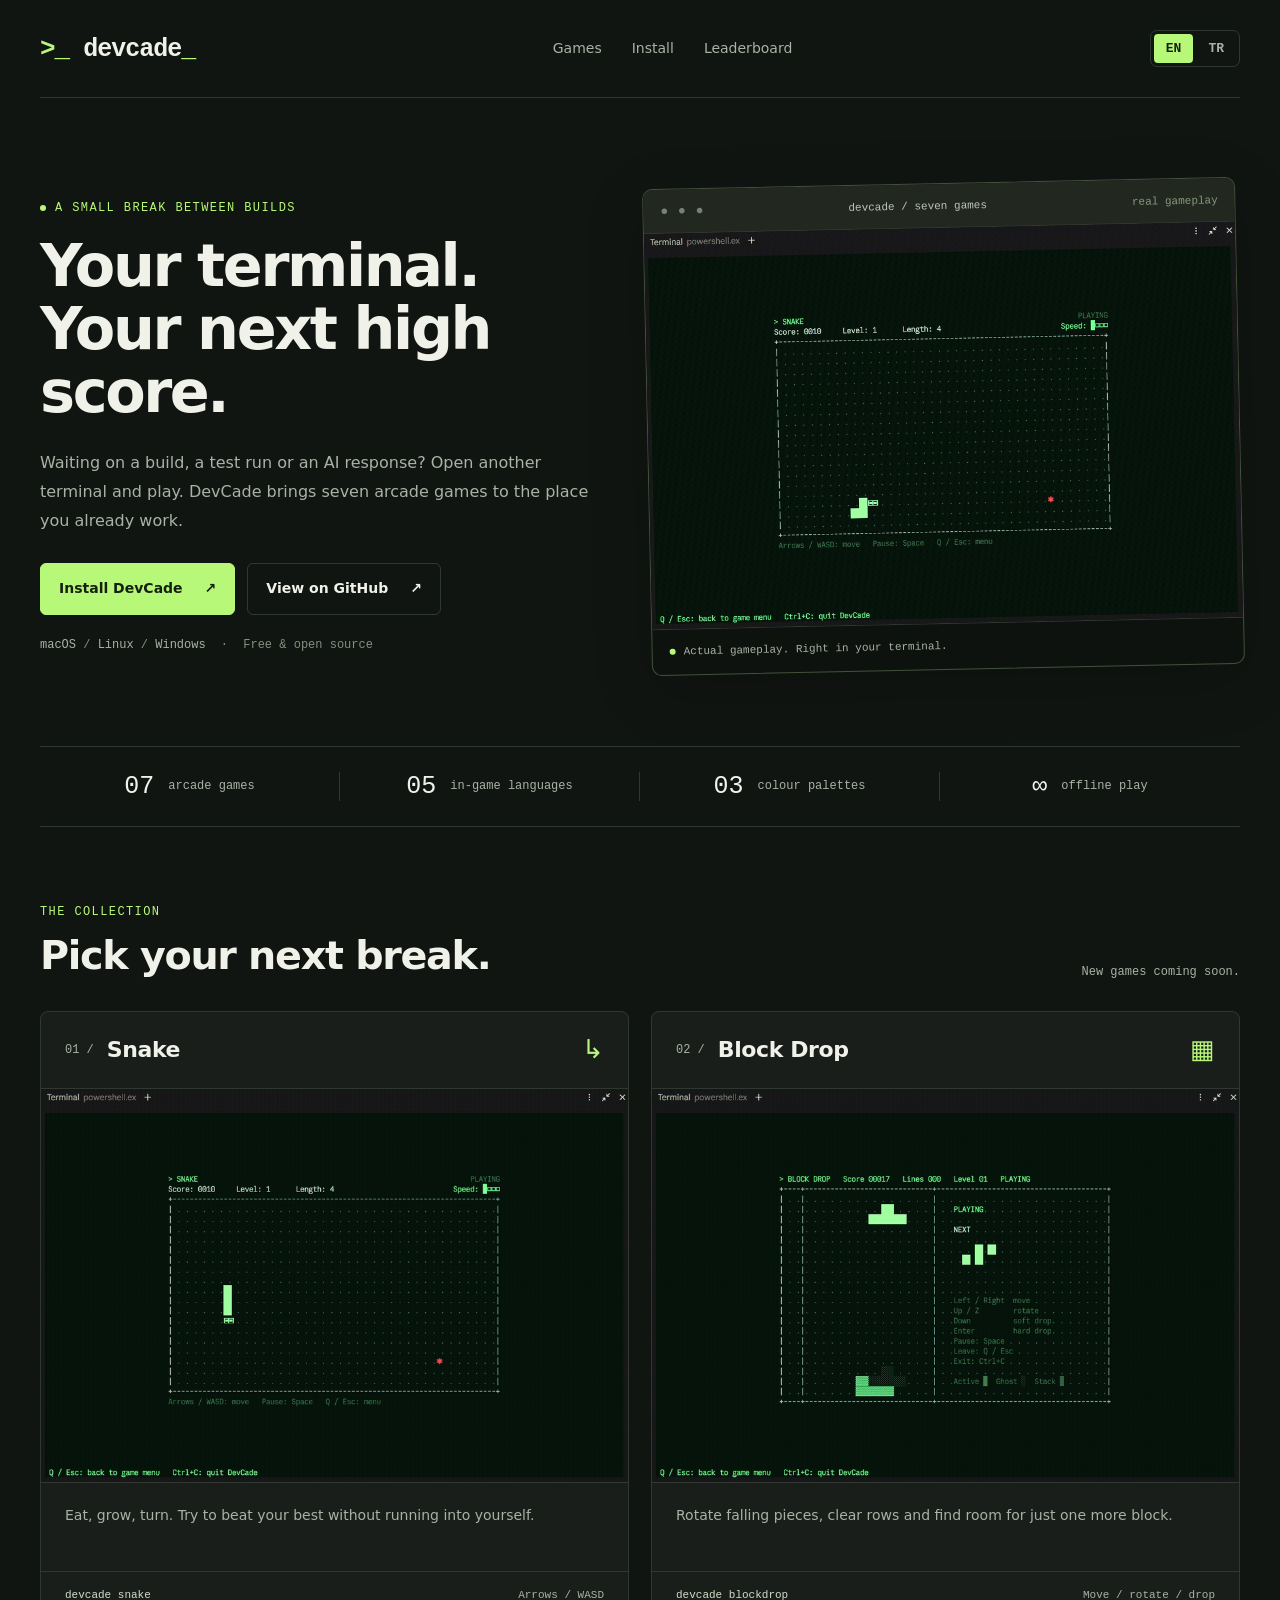
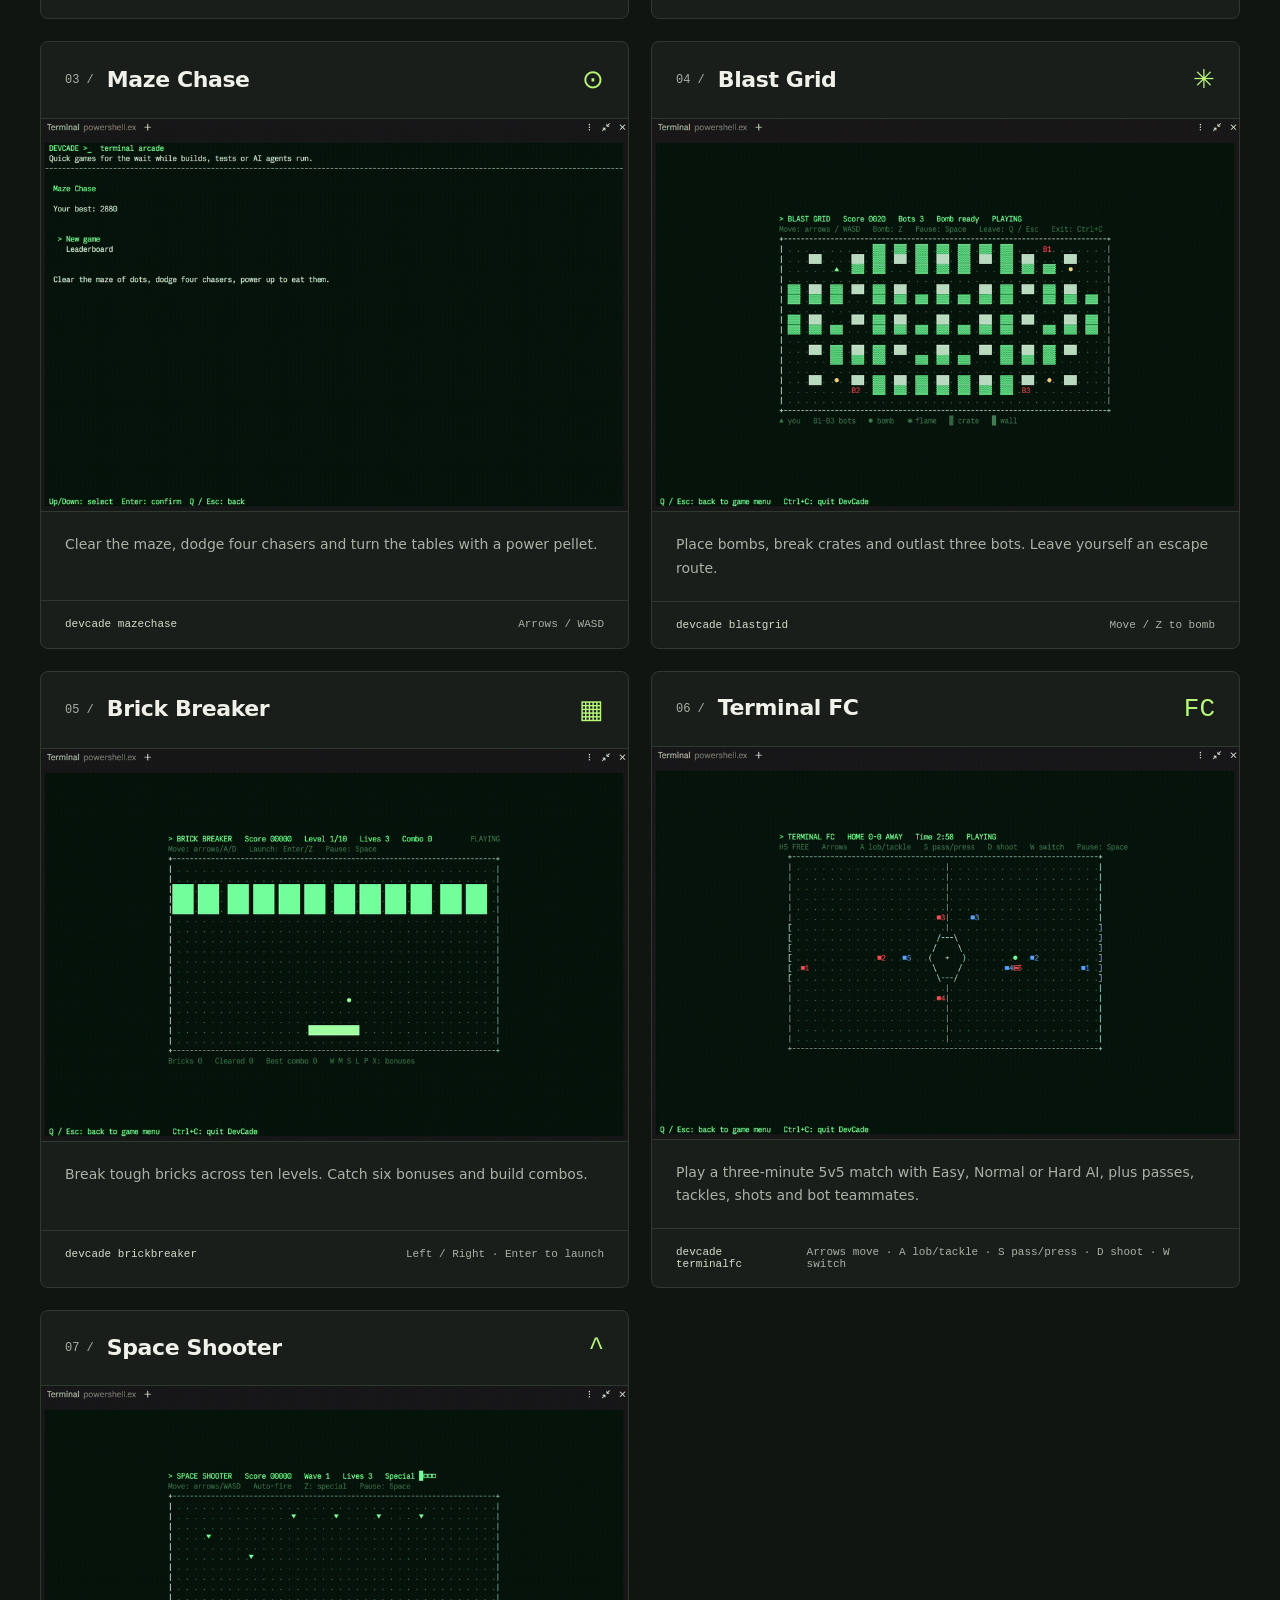
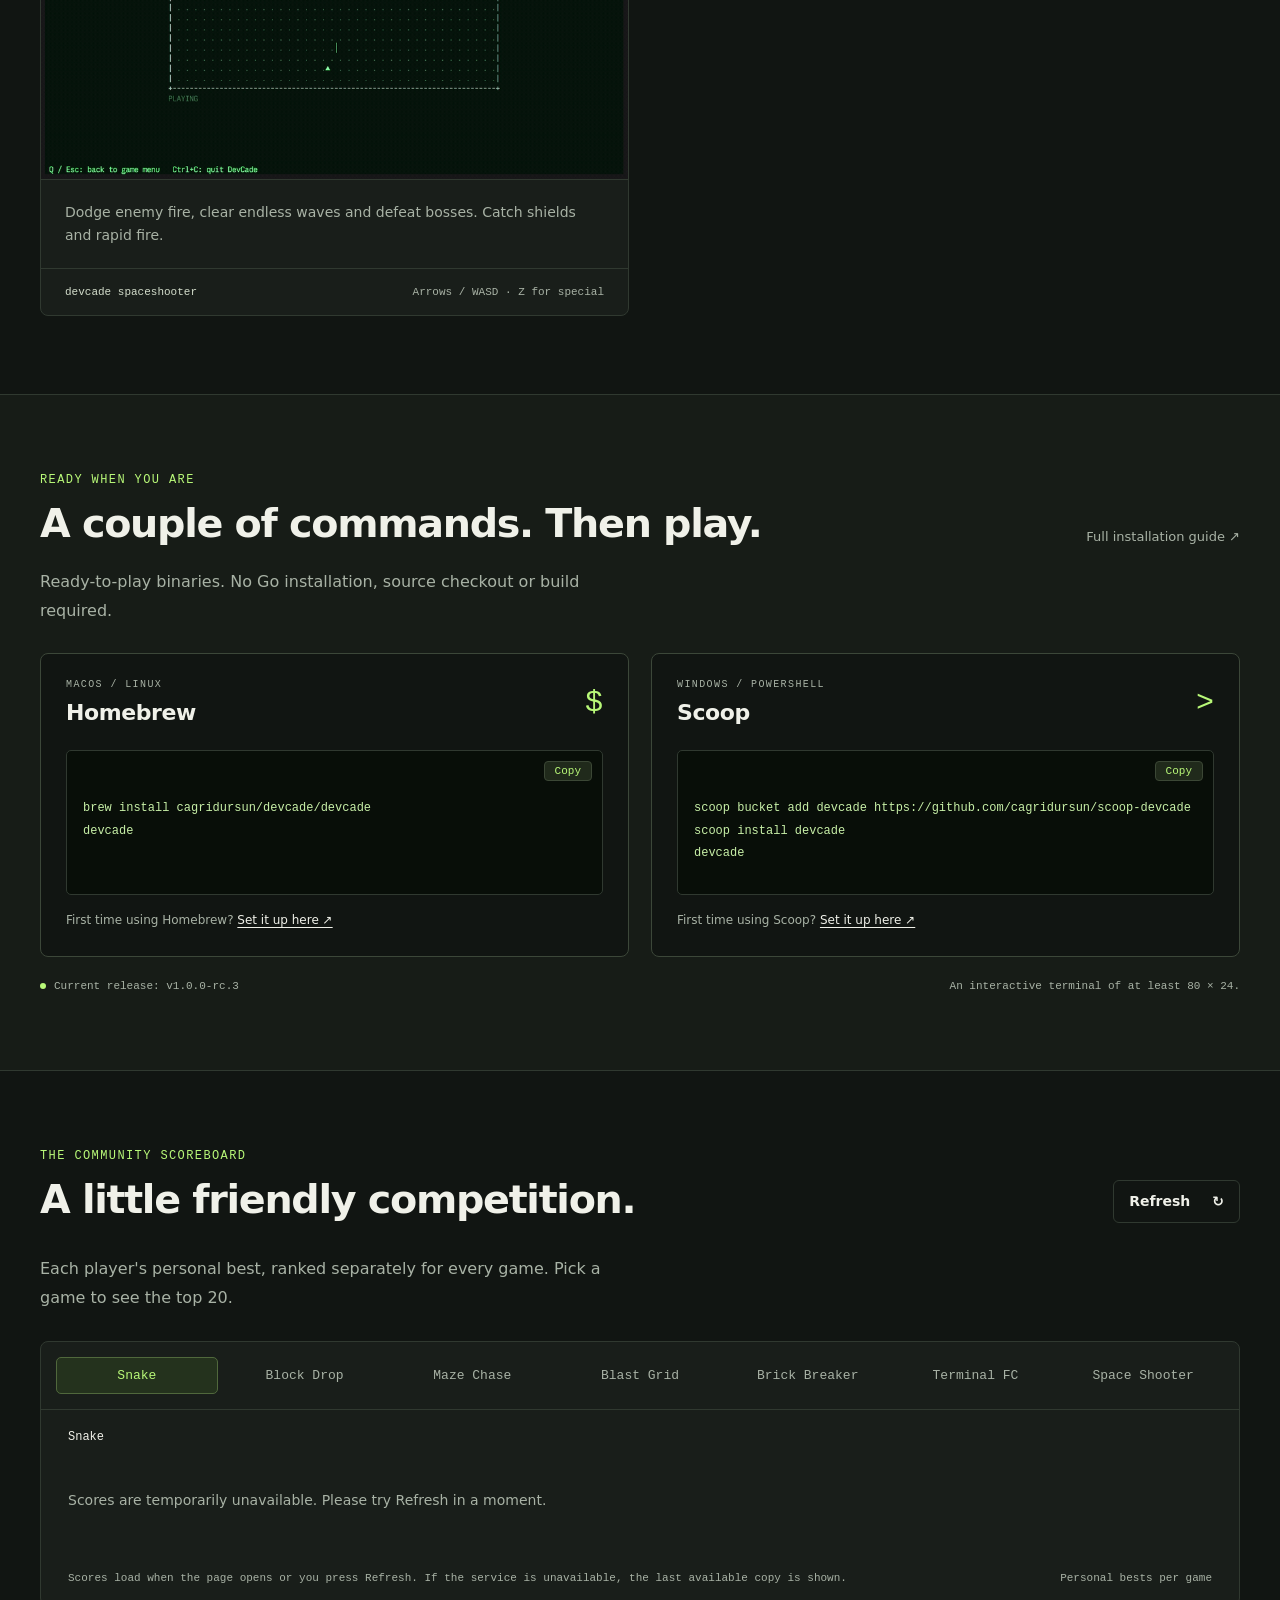
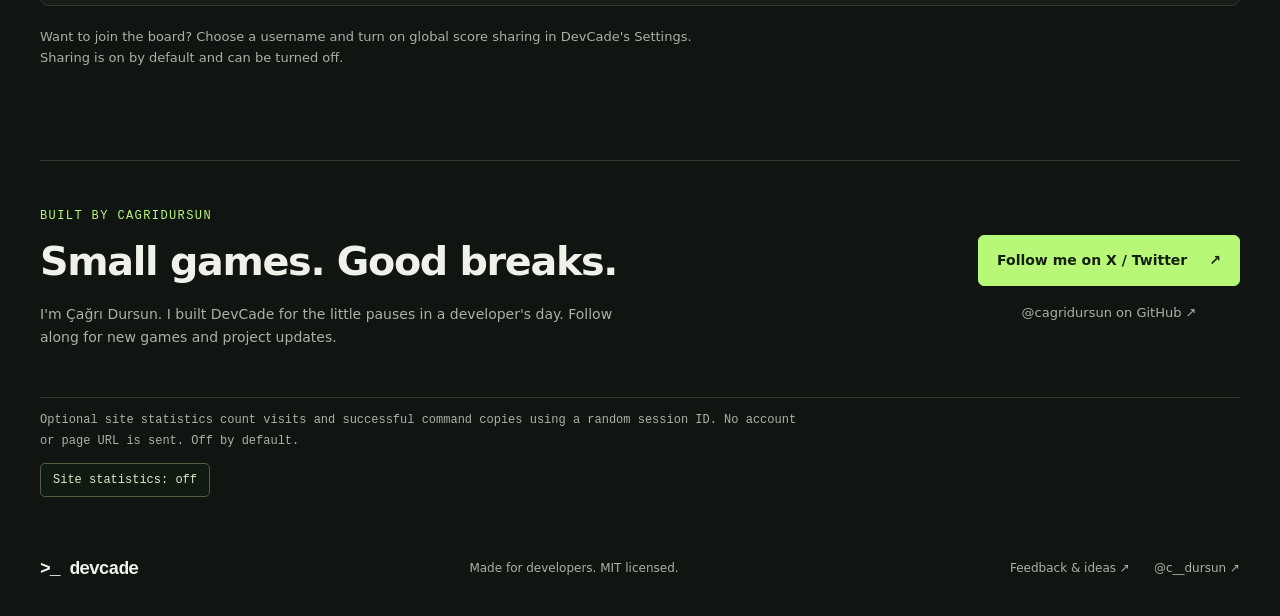
==== commit ad44f90d: "site: update current release to 1.0.0-rc.4" ====
--- a/site/index.html
+++ b/site/index.html
@@ -77,7 +77,7 @@
 scoop install devcade
 devcade</code></pre><button class="copy" type="button" data-copy="scoop-command" data-i18n="copy">Copy</button></div><p><span data-i18n="scoopsetup">First time using Scoop?</span> <a href="https://scoop.sh" target="_blank" rel="noopener noreferrer" data-i18n="setup">Set it up here ↗</a></p></article>
       </div>
-      <div class="install-meta"><span><span class="status-dot" aria-hidden="true"></span><span data-i18n="version">Current release: v1.0.0-rc.3</span></span><span data-i18n="size">An interactive terminal of at least 80 × 24.</span></div>
+      <div class="install-meta"><span><span class="status-dot" aria-hidden="true"></span><span data-i18n="version">Current release: v1.0.0-rc.4</span></span><span data-i18n="size">An interactive terminal of at least 80 × 24.</span></div>
       <p id="copy-status" class="sr-only" role="status"></p>
       </div>
     </section>
--- a/site/animation.css
+++ b/site/animation.css
@@ -1,3 +1,3 @@
-.terminal-preview{position:relative;aspect-ratio:1000/664;background:#101419}.terminal-preview img,.terminal-preview canvas{display:block;width:100%;height:auto}.animation-toggle{position:absolute;bottom:12px;right:12px;padding:6px 10px;border:1px solid #506045;border-radius:5px;background:#111a10f2;color:#d7ecc8;font:11px var(--mono)}.animation-toggle:hover{background:#283620}.hero-terminal figcaption{line-height:1.5}@media(max-width:400px){.animation-toggle{bottom:8px;right:8px;font-size:10px;padding:5px 8px}}
+.terminal-preview{position:relative;aspect-ratio:1000/668;background:#101419}.terminal-preview img{display:block;width:100%;height:auto}.hero-terminal figcaption{line-height:1.5}
 
 .usage-preference{padding-bottom:30px;font:12px var(--mono);color:var(--muted)}.usage-preference p{max-width:760px;line-height:1.7}.usage-preference button{border:1px solid #506045;border-radius:5px;background:#111a10;color:#d7ecc8;padding:9px 12px;font:inherit}
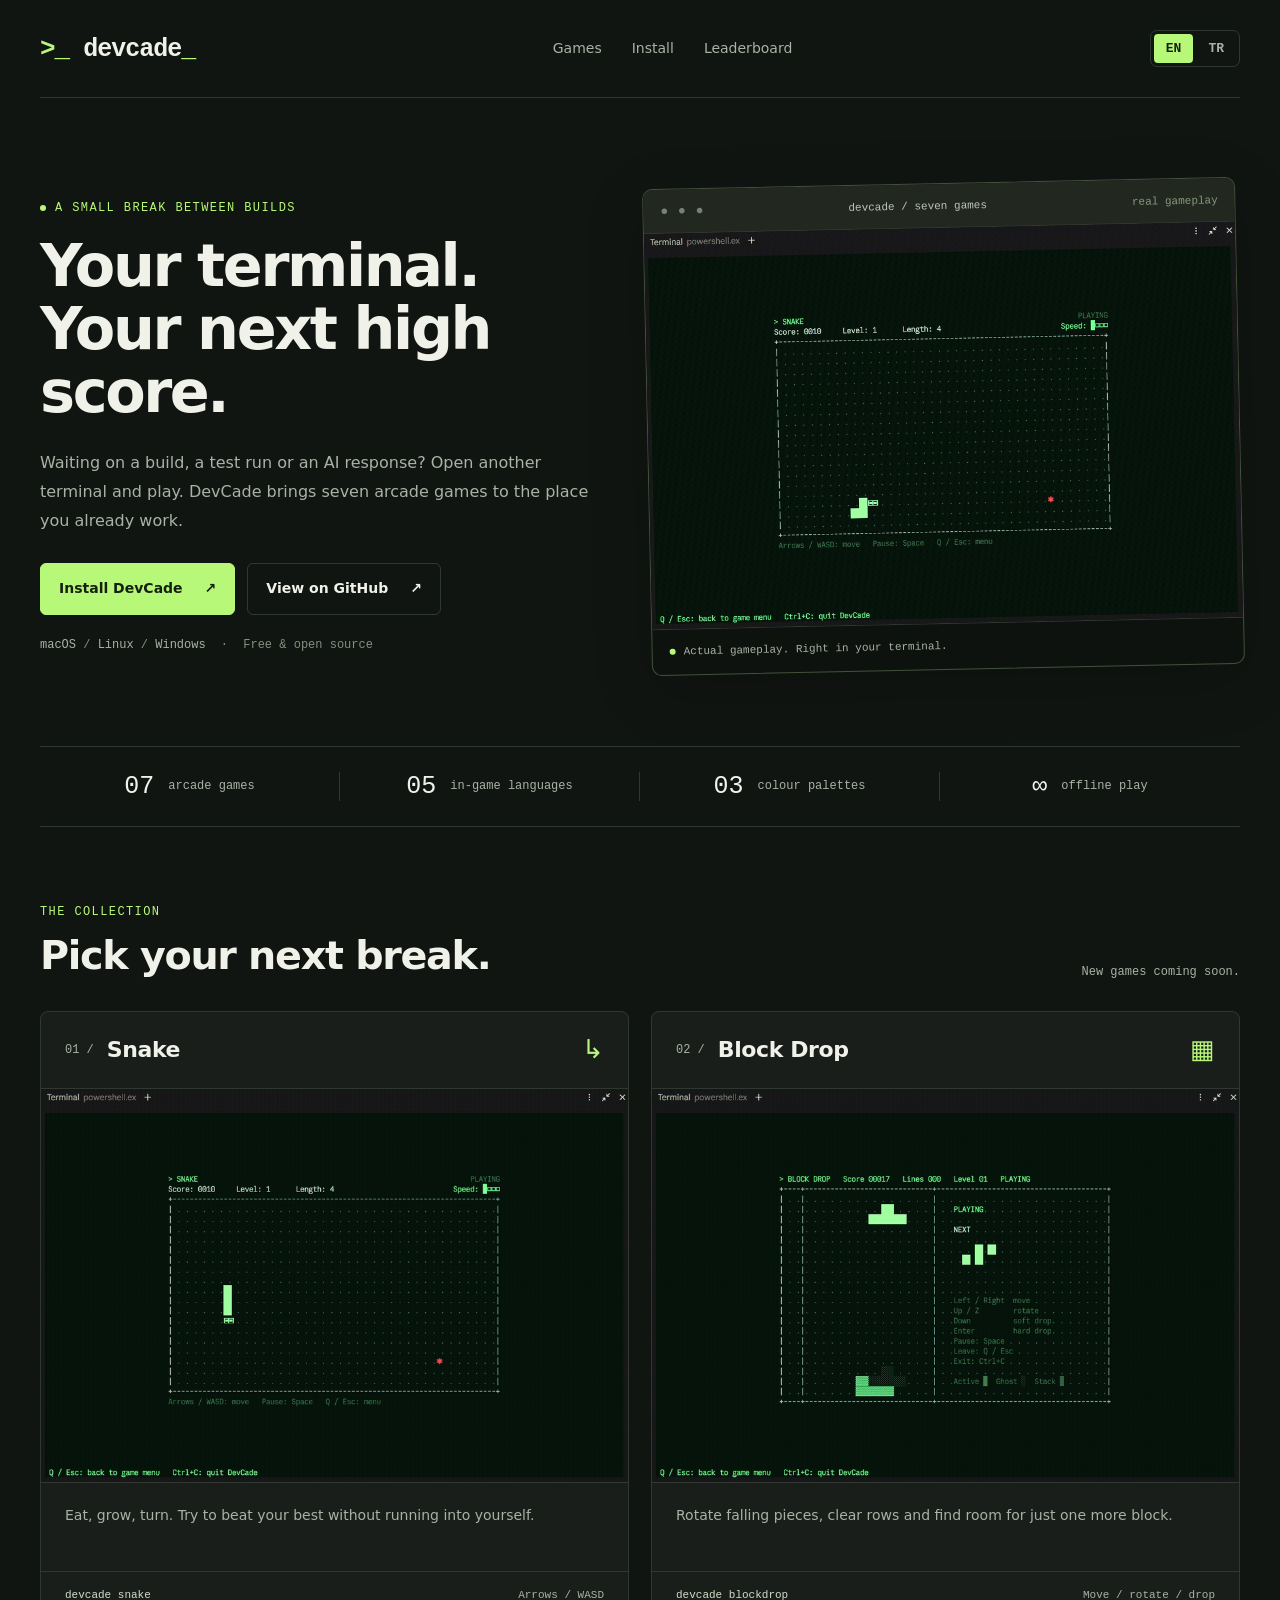
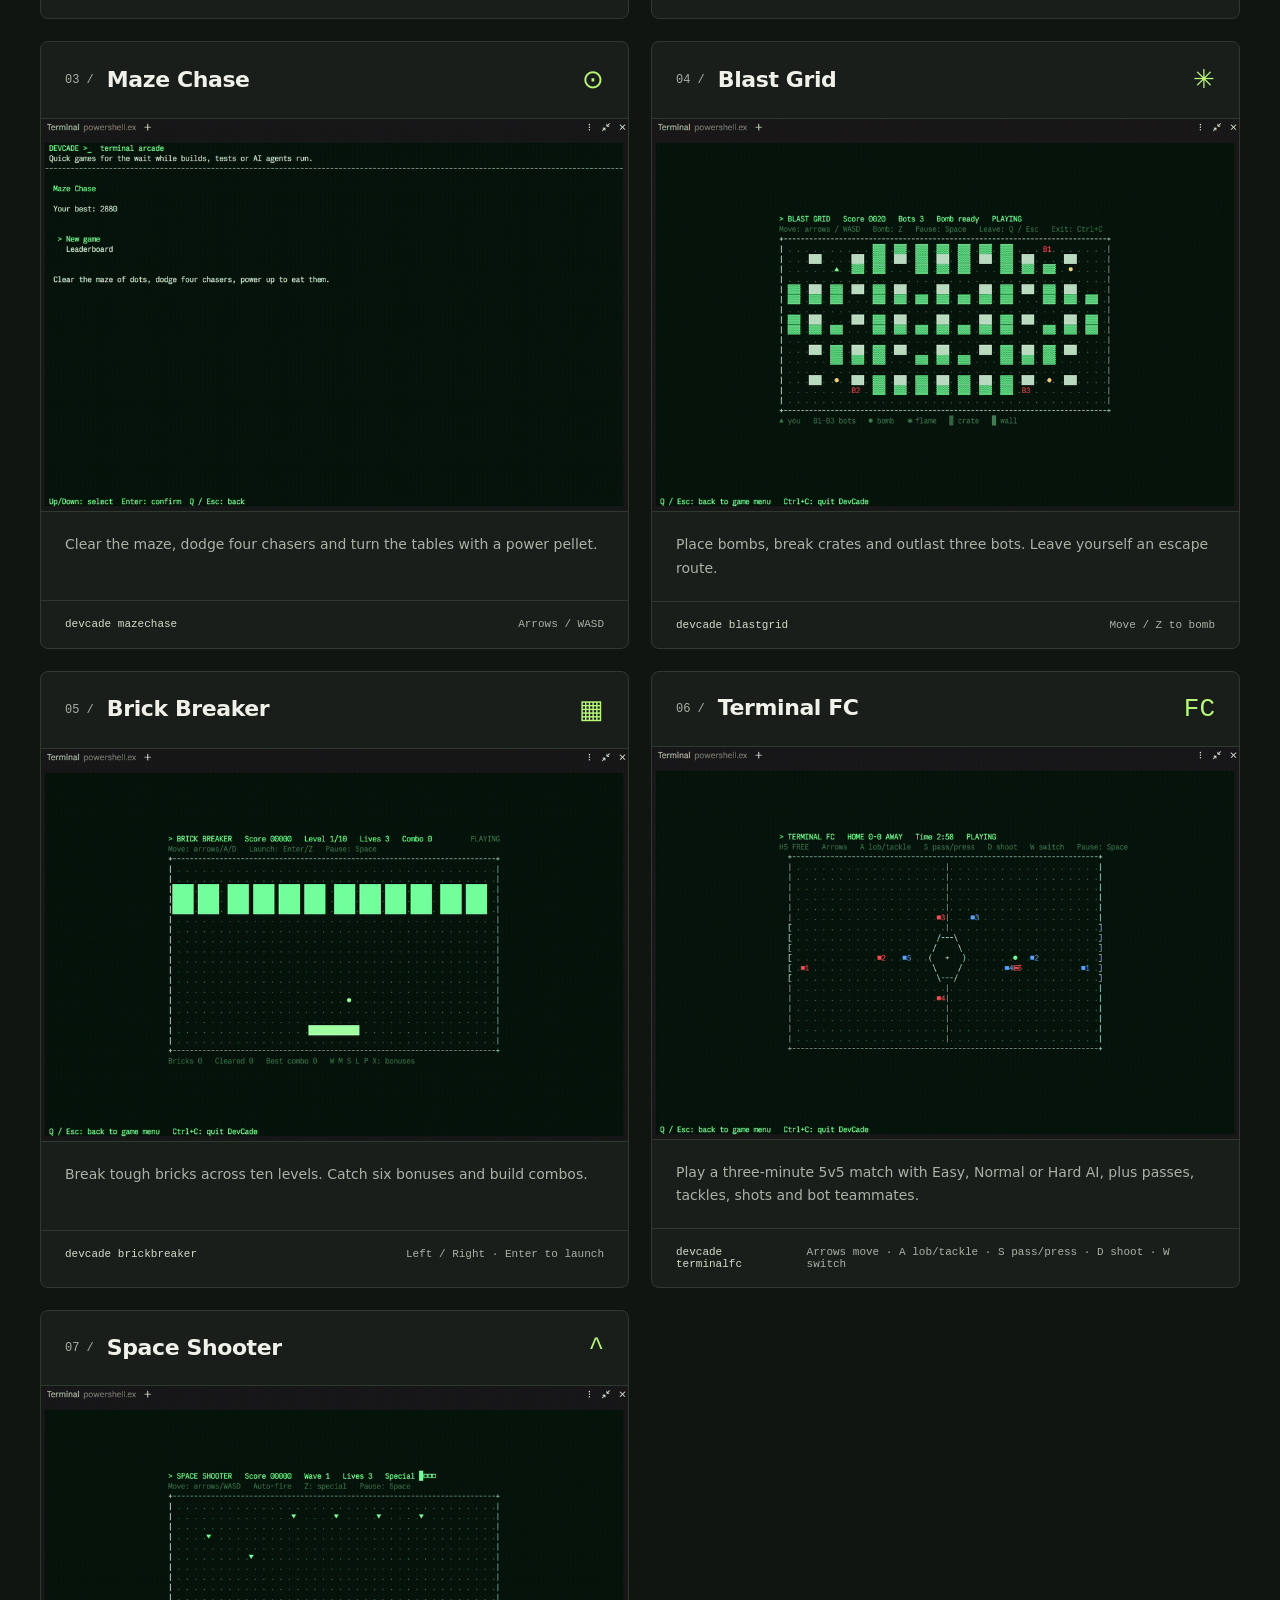
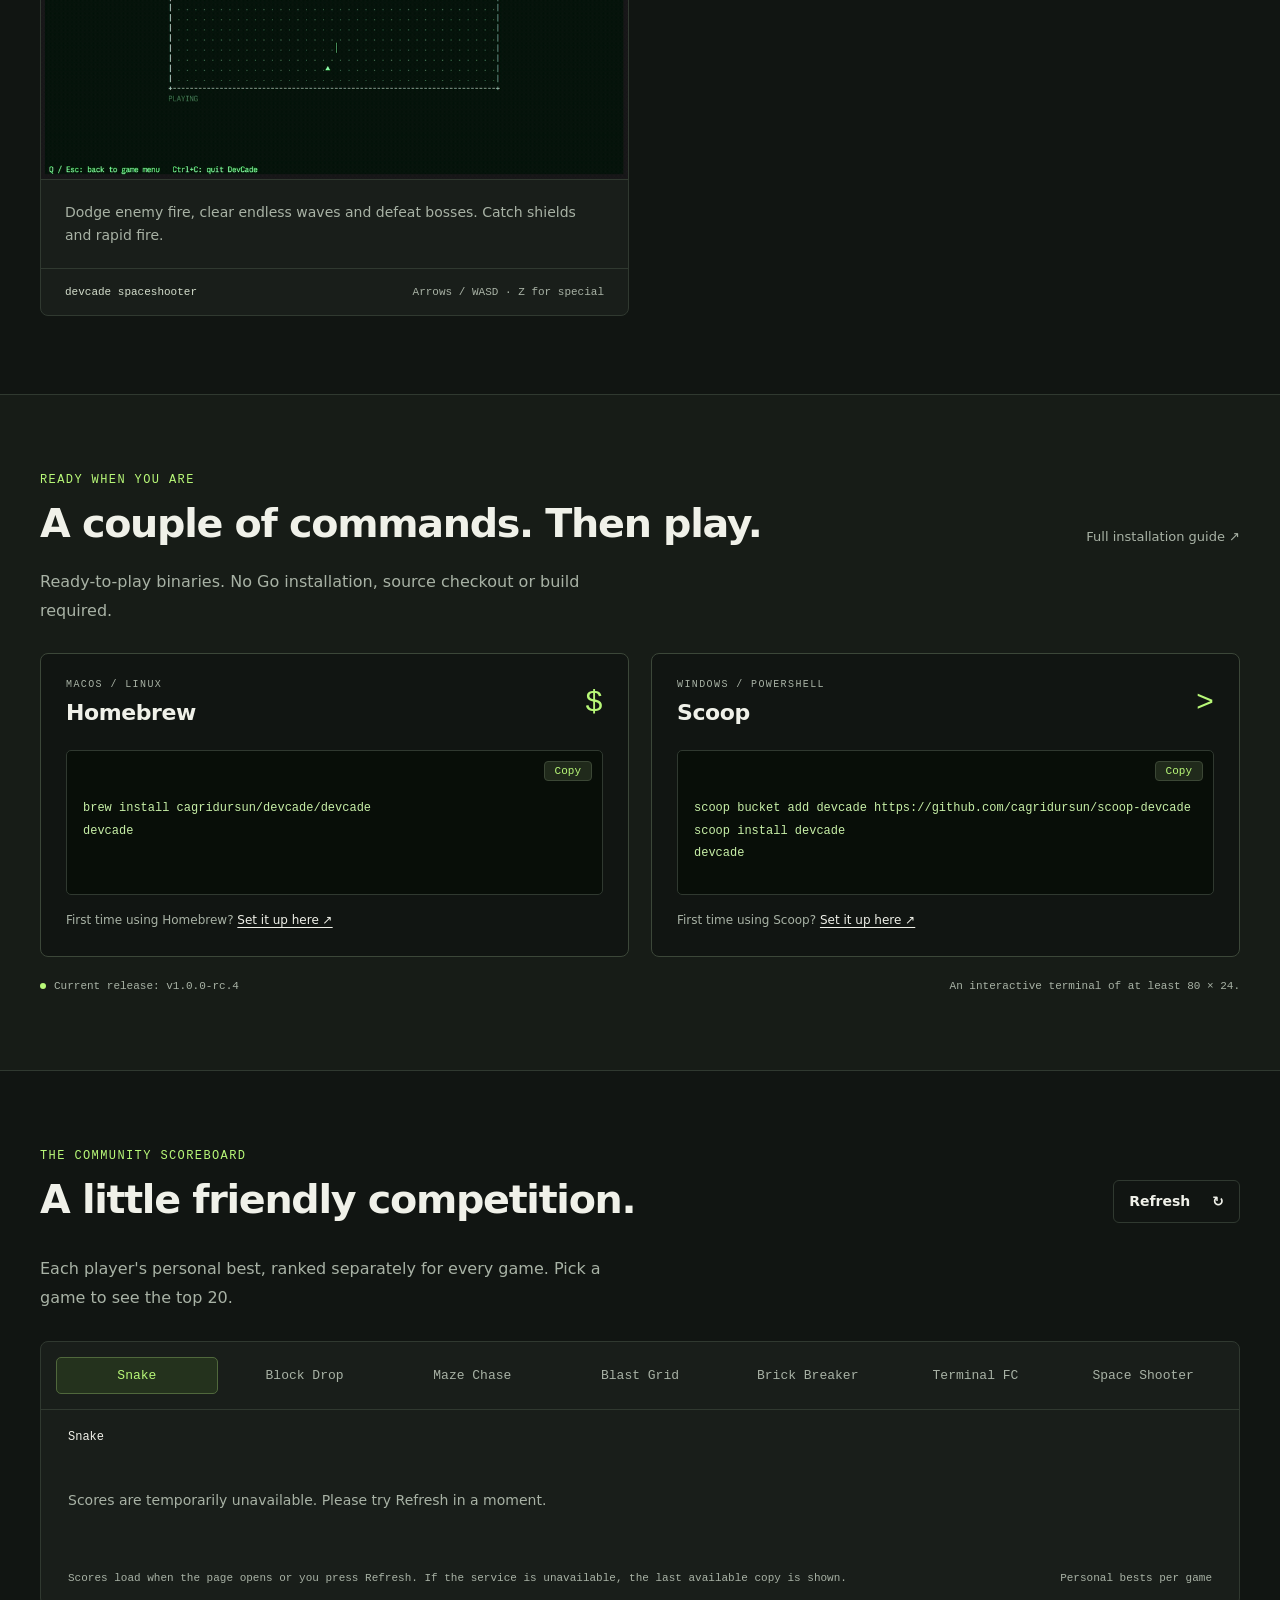
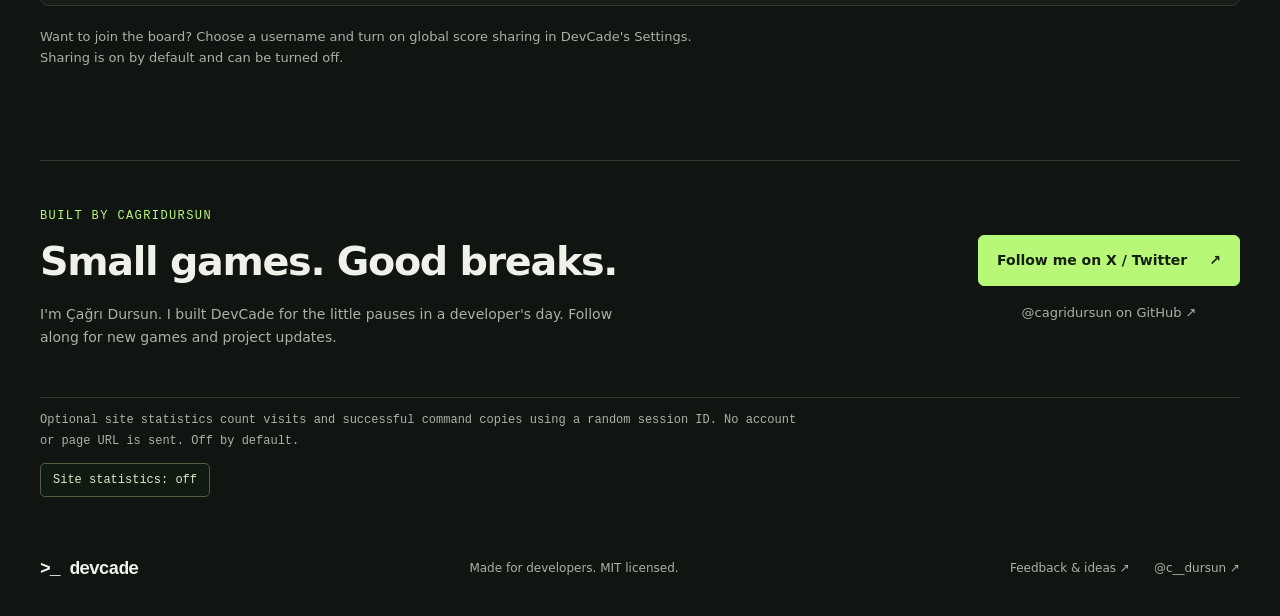
==== commit 4e332a24: "site: update current release to 1.0.0-rc.5" ====
--- a/site/index.html
+++ b/site/index.html
@@ -77,7 +77,7 @@
 scoop install devcade
 devcade</code></pre><button class="copy" type="button" data-copy="scoop-command" data-i18n="copy">Copy</button></div><p><span data-i18n="scoopsetup">First time using Scoop?</span> <a href="https://scoop.sh" target="_blank" rel="noopener noreferrer" data-i18n="setup">Set it up here ↗</a></p></article>
       </div>
-      <div class="install-meta"><span><span class="status-dot" aria-hidden="true"></span><span data-i18n="version">Current release: v1.0.0-rc.4</span></span><span data-i18n="size">An interactive terminal of at least 80 × 24.</span></div>
+      <div class="install-meta"><span><span class="status-dot" aria-hidden="true"></span><span data-i18n="version">Current release: v1.0.0-rc.5</span></span><span data-i18n="size">An interactive terminal of at least 80 × 24.</span></div>
       <p id="copy-status" class="sr-only" role="status"></p>
       </div>
     </section>
